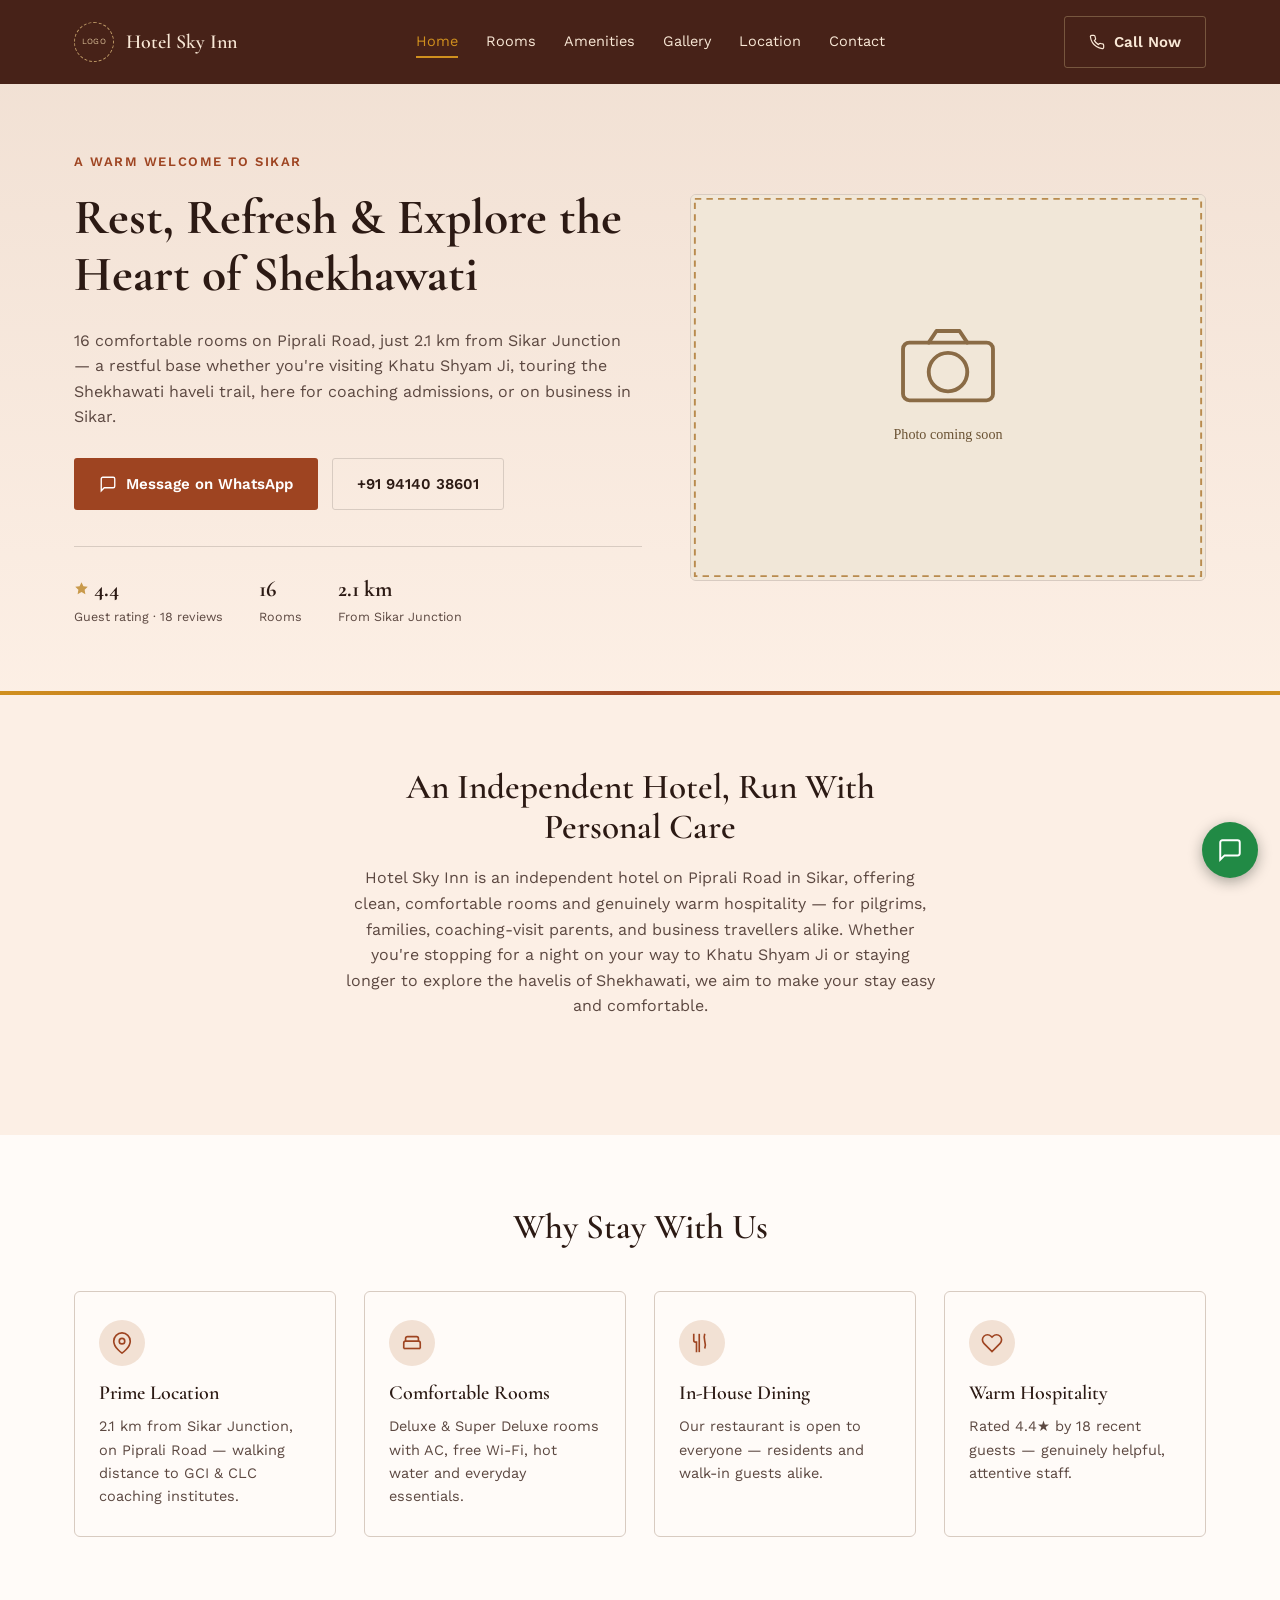
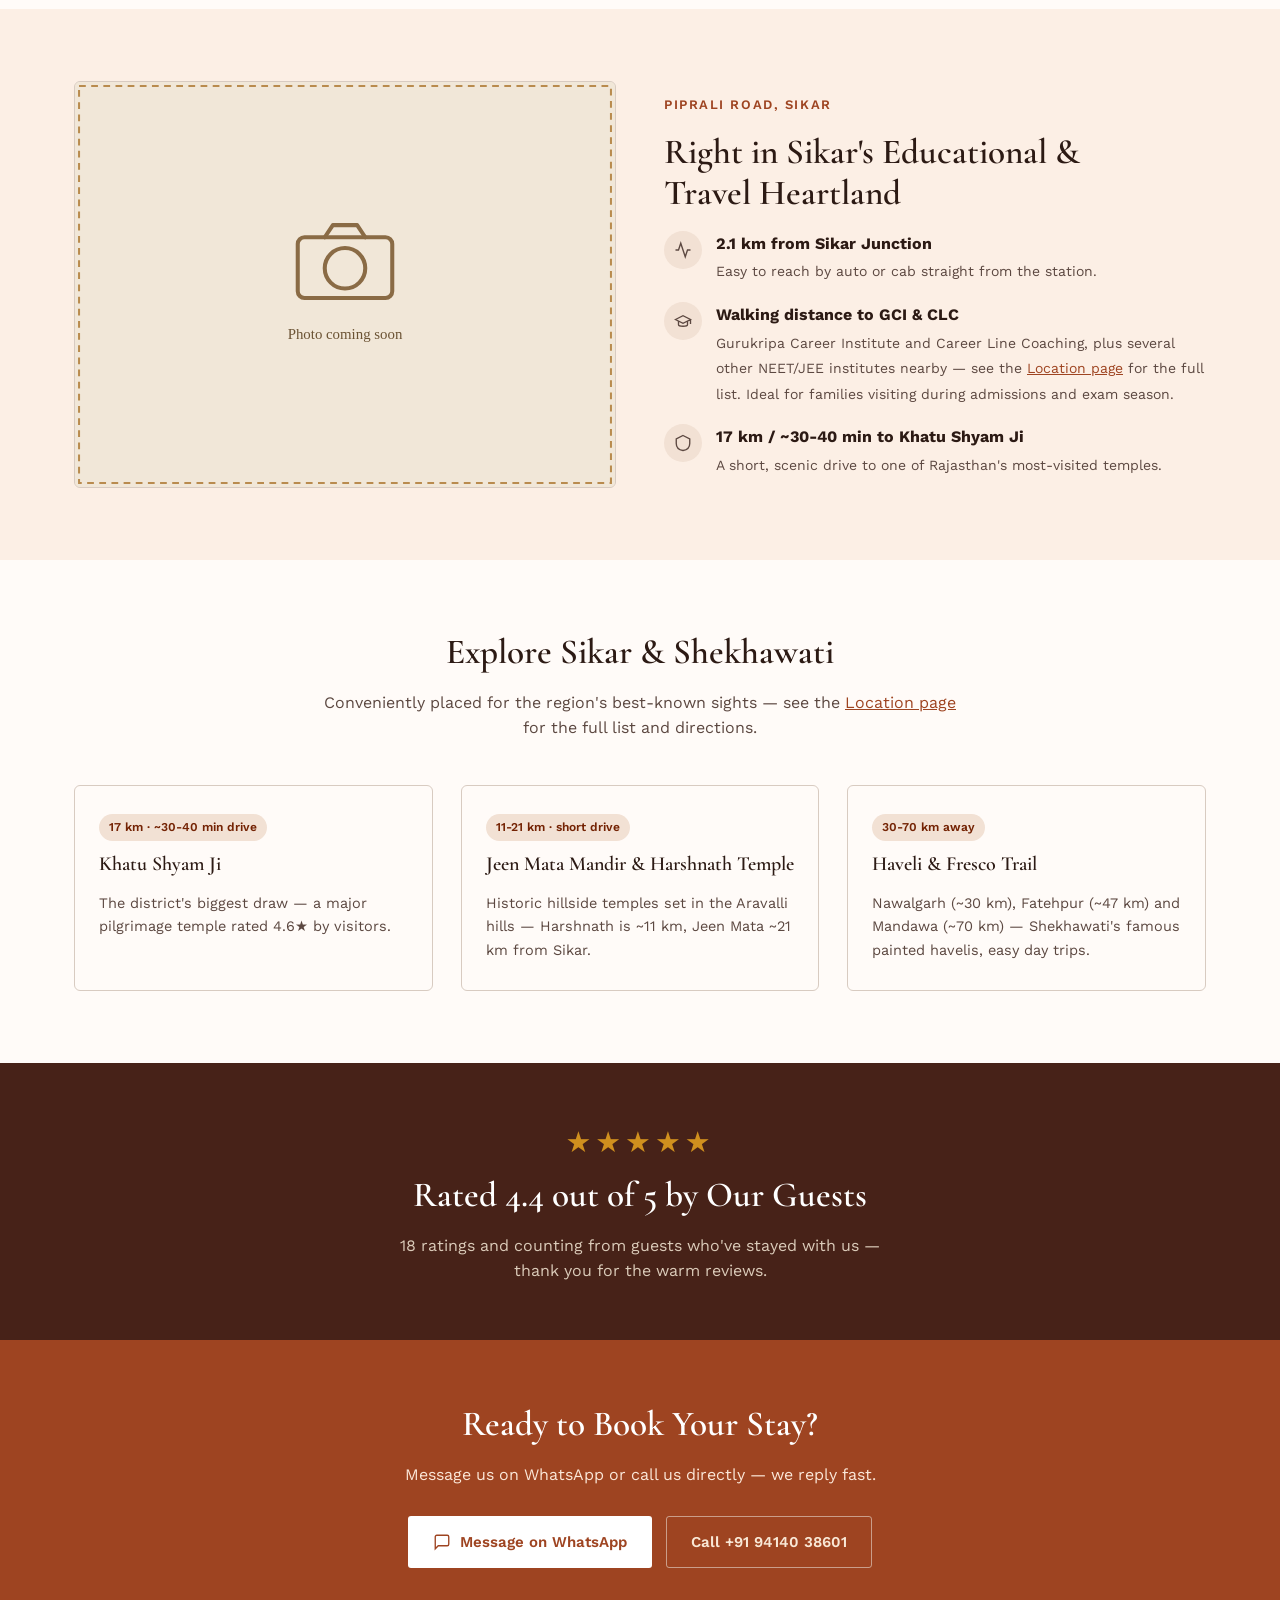
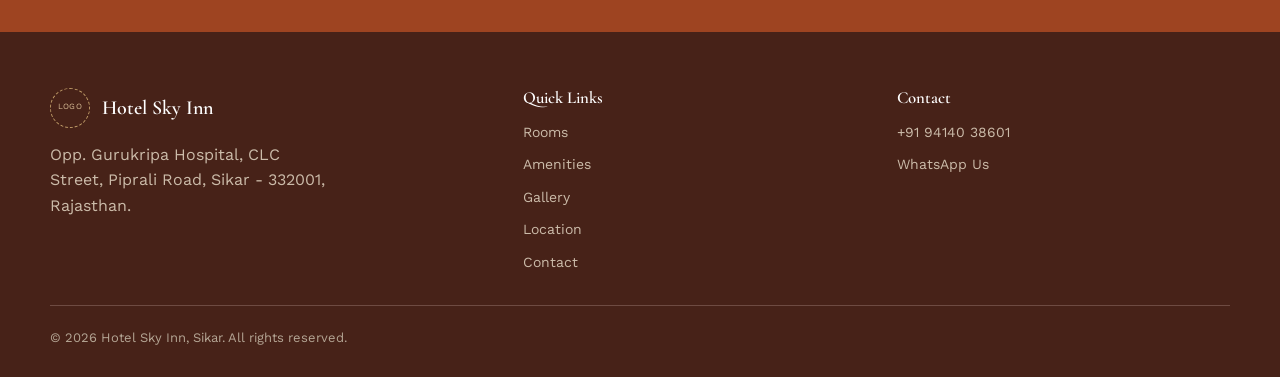
==== index.html @ e53fa17a "Create index.html for Hotel Sky Inn website Added a complete HTML structure for Hotel Sky Inn's webs" ====
<!doctype html>
<html lang="en">
<head>
<meta charset="UTF-8">
<meta name="viewport" content="width=device-width, initial-scale=1.0">
<title>Hotel Sky Inn — Comfortable Stay in Sikar, Rajasthan | Near Khatu Shyam Ji</title>
<meta name="description" content="Hotel Sky Inn offers 16 comfortable AC rooms on Piprali Road, Sikar — 2.1 km from Sikar Junction, walking distance to GCI &amp; CLC coaching institutes, and a convenient base for Khatu Shyam Ji and Shekhawati sightseeing. Rated 4.4★ by guests. Message us on WhatsApp to book.">
<link rel="canonical" href="https://hotelskyinn.example/">
<meta property="og:type" content="website">
<meta property="og:title" content="Hotel Sky Inn — Comfortable Stay in Sikar, Rajasthan">
<meta property="og:description" content="16 comfortable AC rooms on Piprali Road, Sikar. Rated 4.4★ by guests. Near Sikar Junction, GCI/CLC coaching institutes, and Khatu Shyam Ji.">
<meta property="og:image" content="assets/images/placeholder.svg">
<meta property="og:url" content="https://hotelskyinn.example/">
<link rel="icon" type="image/svg+xml" href="assets/favicon.svg">
<link rel="preconnect" href="https://fonts.googleapis.com">
<link rel="preconnect" href="https://fonts.gstatic.com" crossorigin>
<link href="https://fonts.googleapis.com/css2?family=Cormorant+Garamond:wght@600;700&family=Work+Sans:wght@400;500;600&display=swap" rel="stylesheet">
<link rel="stylesheet" href="css/style.css">
<script type="application/ld+json">
{
  "@context": "https://schema.org",
  "@type": "Hotel",
  "name": "Hotel Sky Inn",
  "address": {
    "@type": "PostalAddress",
    "streetAddress": "Opp. Gurukripa Hospital, CLC Street, Piprali Road",
    "addressLocality": "Sikar",
    "postalCode": "332001",
    "addressRegion": "Rajasthan",
    "addressCountry": "IN"
  },
  "telephone": "+91-94140-38601",
  "aggregateRating": {
    "@type": "AggregateRating",
    "ratingValue": "4.4",
    "reviewCount": "18"
  }
}
</script>
</head>
<body>
<a class="skip-link" href="#main">Skip to content</a>

<header class="site-header">
  <div class="container nav-bar">
    <a class="brand" href="index.html">
      <span class="brand-mark" aria-hidden="true">LOGO</span>
      <span class="brand-name">Hotel Sky Inn</span>
    </a>

    <button class="nav-toggle" aria-label="Open menu" aria-expanded="false">
      <svg width="26" height="26" viewBox="0 0 24 24" fill="none" stroke="currentColor" stroke-width="1.8"><path d="M3 6h18M3 12h18M3 18h18"/></svg>
    </button>

    <ul class="nav-links">
      <li><a href="index.html" aria-current="page">Home</a></li>
      <li><a href="rooms.html">Rooms</a></li>
      <li><a href="amenities.html">Amenities</a></li>
      <li><a href="gallery.html">Gallery</a></li>
      <li><a href="location.html">Location</a></li>
      <li><a href="contact.html">Contact</a></li>
    </ul>

    <div class="nav-actions">
      <a class="btn btn-outline-light" href="tel:+919414038601">
        <svg width="16" height="16" viewBox="0 0 24 24" fill="none" stroke="currentColor" stroke-width="1.8"><path d="M22 16.92v3a2 2 0 0 1-2.18 2 19.79 19.79 0 0 1-8.63-3.07 19.5 19.5 0 0 1-6-6 19.79 19.79 0 0 1-3.07-8.67A2 2 0 0 1 4.11 2h3a2 2 0 0 1 2 1.72c.127.96.362 1.903.7 2.81a2 2 0 0 1-.45 2.11L8.09 9.91a16 16 0 0 0 6 6l1.27-1.27a2 2 0 0 1 2.11-.45c.907.338 1.85.573 2.81.7A2 2 0 0 1 22 16.92z"/></svg>
        Call Now
      </a>
    </div>
  </div>
</header>

<main id="main">

  <!-- HERO -->
  <section class="hero">
    <div class="container hero-grid">
      <div>
        <span class="eyebrow">A Warm Welcome to Sikar</span>
        <h1>Rest, Refresh &amp; Explore the Heart of Shekhawati</h1>
        <p>16 comfortable rooms on Piprali Road, just 2.1&nbsp;km from Sikar Junction — a restful base whether you're visiting Khatu Shyam Ji, touring the Shekhawati haveli trail, here for coaching admissions, or on business in Sikar.</p>

        <div class="hero-actions">
          <a class="btn btn-primary" href="https://wa.me/919414038601?text=Hi%2C%20I%27d%20like%20to%20enquire%20about%20a%20room%20at%20Hotel%20Sky%20Inn." target="_blank" rel="noopener">
            <svg width="18" height="18" viewBox="0 0 24 24" fill="none" stroke="white" stroke-width="1.8"><path d="M21 15a2 2 0 0 1-2 2H7l-4 4V5a2 2 0 0 1 2-2h14a2 2 0 0 1 2 2z"/></svg>
            Message on WhatsApp
          </a>
          <a class="btn btn-outline" href="tel:+919414038601">+91 94140 38601</a>
        </div>

        <div class="stat-row">
          <div>
            <div class="stat-value">
              <svg width="15" height="15" viewBox="0 0 24 24" fill="#c99a4b" stroke="none"><path d="M12 2l3.09 6.26L22 9.27l-5 4.87 1.18 6.88L12 17.77l-6.18 3.25L7 14.14 2 9.27l6.91-1.01z"/></svg>
              4.4
            </div>
            <div class="stat-label">Guest rating · 18 reviews</div>
          </div>
          <div>
            <div class="stat-value">16</div>
            <div class="stat-label">Rooms</div>
          </div>
          <div>
            <div class="stat-value">2.1 km</div>
            <div class="stat-label">From Sikar Junction</div>
          </div>
        </div>
      </div>

      <div class="img-frame ph-img">
        <img src="assets/images/placeholder.svg" alt="Hotel Sky Inn exterior — photo coming soon" loading="lazy">
      </div>
    </div>
  </section>

  <!-- WELCOME -->
  <section class="section">
    <div class="container section-header">
      <h2>An Independent Hotel, Run With Personal Care</h2>
      <p>Hotel Sky Inn is an independent hotel on Piprali Road in Sikar, offering clean, comfortable rooms and genuinely warm hospitality — for pilgrims, families, coaching-visit parents, and business travellers alike. Whether you're stopping for a night on your way to Khatu Shyam Ji or staying longer to explore the havelis of Shekhawati, we aim to make your stay easy and comfortable.</p>
    </div>
  </section>

  <!-- WHY STAY -->
  <section class="section section-alt">
    <div class="container">
      <div class="section-header">
        <h2>Why Stay With Us</h2>
      </div>
      <div class="grid-4">
        <div class="card">
          <div class="card-icon" aria-hidden="true">
            <svg width="22" height="22" viewBox="0 0 24 24" fill="none" stroke="currentColor" stroke-width="1.8"><path d="M21 10c0 7-9 13-9 13s-9-6-9-13a9 9 0 0 1 18 0z"/><circle cx="12" cy="10" r="3"/></svg>
          </div>
          <h3>Prime Location</h3>
          <p>2.1 km from Sikar Junction, on Piprali Road — walking distance to GCI &amp; CLC coaching institutes.</p>
        </div>
        <div class="card">
          <div class="card-icon" aria-hidden="true">
            <svg width="22" height="22" viewBox="0 0 24 24" fill="none" stroke="currentColor" stroke-width="1.8"><path d="M3 18v-6a2 2 0 0 1 2-2h14a2 2 0 0 1 2 2v6"/><path d="M3 18h18"/><path d="M5 10V7a2 2 0 0 1 2-2h10a2 2 0 0 1 2 2v3"/></svg>
          </div>
          <h3>Comfortable Rooms</h3>
          <p>Deluxe &amp; Super Deluxe rooms with AC, free Wi-Fi, hot water and everyday essentials.</p>
        </div>
        <div class="card">
          <div class="card-icon" aria-hidden="true">
            <svg width="22" height="22" viewBox="0 0 24 24" fill="none" stroke="currentColor" stroke-width="1.8"><path d="M3 2v7c0 1.1.9 2 2 2h1v11"/><path d="M9 2v20"/><path d="M15 2c-1 3-1 5 0 8s1 5 0 8"/></svg>
          </div>
          <h3>In-House Dining</h3>
          <p>Our restaurant is open to everyone — residents and walk-in guests alike.</p>
        </div>
        <div class="card">
          <div class="card-icon" aria-hidden="true">
            <svg width="22" height="22" viewBox="0 0 24 24" fill="none" stroke="currentColor" stroke-width="1.8"><path d="M20.84 4.61a5.5 5.5 0 0 0-7.78 0L12 5.67l-1.06-1.06a5.5 5.5 0 0 0-7.78 7.78l1.06 1.06L12 21.23l7.78-7.78 1.06-1.06a5.5 5.5 0 0 0 0-7.78z"/></svg>
          </div>
          <h3>Warm Hospitality</h3>
          <p>Rated 4.4★ by 18 recent guests — genuinely helpful, attentive staff.</p>
        </div>
      </div>
    </div>
  </section>

  <!-- LOCATION HIGHLIGHT -->
  <section class="section">
    <div class="container locate-split">
      <div class="img-frame ph-img">
        <img src="assets/images/placeholder.svg" alt="Hotel Sky Inn lobby — photo coming soon" loading="lazy">
      </div>
      <div>
        <span class="eyebrow">Piprali Road, Sikar</span>
        <h2>Right in Sikar's Educational &amp; Travel Heartland</h2>
        <ul class="locate-list">
          <li>
            <span class="card-icon" aria-hidden="true"><svg width="18" height="18" viewBox="0 0 24 24" fill="none" stroke="currentColor" stroke-width="1.8"><path d="M22 12h-4l-3 9L9 3l-3 9H2"/></svg></span>
            <div><strong>2.1 km from Sikar Junction</strong><span>Easy to reach by auto or cab straight from the station.</span></div>
          </li>
          <li>
            <span class="card-icon" aria-hidden="true"><svg width="18" height="18" viewBox="0 0 24 24" fill="none" stroke="currentColor" stroke-width="1.8"><path d="M22 10v6M2 10l10-5 10 5-10 5z"/><path d="M6 12v5c0 1.1 2.7 2 6 2s6-.9 6-2v-5"/></svg></span>
            <div><strong>Walking distance to GCI &amp; CLC</strong><span>Gurukripa Career Institute and Career Line Coaching, plus several other NEET/JEE institutes nearby — see the <a href="location.html">Location page</a> for the full list. Ideal for families visiting during admissions and exam season.</span></div>
          </li>
          <li>
            <span class="card-icon" aria-hidden="true"><svg width="18" height="18" viewBox="0 0 24 24" fill="none" stroke="currentColor" stroke-width="1.8"><path d="M12 2l9 4.5v6c0 5-3.5 8.5-9 9.5-5.5-1-9-4.5-9-9.5v-6z"/></svg></span>
            <div><strong>17 km / ~30-40 min to Khatu Shyam Ji</strong><span>A short, scenic drive to one of Rajasthan's most-visited temples.</span></div>
          </li>
        </ul>
      </div>
    </div>
  </section>

  <!-- NEARBY ATTRACTIONS -->
  <section class="section section-alt">
    <div class="container">
      <div class="section-header">
        <h2>Explore Sikar &amp; Shekhawati</h2>
        <p>Conveniently placed for the region's best-known sights — see the <a href="location.html">Location page</a> for the full list and directions.</p>
      </div>
      <div class="grid-3">
        <div class="card attraction-card">
          <span class="attraction-dist">17 km · ~30-40 min drive</span>
          <h3>Khatu Shyam Ji</h3>
          <p>The district's biggest draw — a major pilgrimage temple rated 4.6★ by visitors.</p>
        </div>
        <div class="card attraction-card">
          <span class="attraction-dist">11-21 km · short drive</span>
          <h3>Jeen Mata Mandir &amp; Harshnath Temple</h3>
          <p>Historic hillside temples set in the Aravalli hills — Harshnath is ~11 km, Jeen Mata ~21 km from Sikar.</p>
        </div>
        <div class="card attraction-card">
          <span class="attraction-dist">30-70 km away</span>
          <h3>Haveli &amp; Fresco Trail</h3>
          <p>Nawalgarh (~30 km), Fatehpur (~47 km) and Mandawa (~70 km) — Shekhawati's famous painted havelis, easy day trips.</p>
        </div>
      </div>
    </div>
  </section>

  <!-- TRUST BANNER -->
  <section class="trust-banner">
    <div class="container">
      <div class="stars" aria-hidden="true">★★★★★</div>
      <h2>Rated 4.4 out of 5 by Our Guests</h2>
      <p>18 ratings and counting from guests who've stayed with us — thank you for the warm reviews.</p>
    </div>
  </section>

  <!-- CTA -->
  <section class="cta-banner">
    <div class="container">
      <h2>Ready to Book Your Stay?</h2>
      <p>Message us on WhatsApp or call us directly — we reply fast.</p>
      <div class="hero-actions">
        <a class="btn btn-primary" href="https://wa.me/919414038601?text=Hi%2C%20I%27d%20like%20to%20enquire%20about%20a%20room%20at%20Hotel%20Sky%20Inn." target="_blank" rel="noopener">
          <svg width="18" height="18" viewBox="0 0 24 24" fill="none" stroke="currentColor" stroke-width="1.8"><path d="M21 15a2 2 0 0 1-2 2H7l-4 4V5a2 2 0 0 1 2-2h14a2 2 0 0 1 2 2z"/></svg>
          Message on WhatsApp
        </a>
        <a class="btn btn-outline-light" href="tel:+919414038601">Call +91 94140 38601</a>
      </div>
    </div>
  </section>

</main>

<footer class="site-footer">
  <div class="footer-grid">
    <div>
      <div class="footer-brand">
        <span class="brand-mark" aria-hidden="true">LOGO</span>
        <span class="brand-name">Hotel Sky Inn</span>
      </div>
      <p style="color:inherit; max-width:280px;">Opp. Gurukripa Hospital, CLC Street, Piprali Road, Sikar - 332001, Rajasthan.</p>
    </div>
    <div>
      <h3>Quick Links</h3>
      <ul>
        <li><a href="rooms.html">Rooms</a></li>
        <li><a href="amenities.html">Amenities</a></li>
        <li><a href="gallery.html">Gallery</a></li>
        <li><a href="location.html">Location</a></li>
        <li><a href="contact.html">Contact</a></li>
      </ul>
    </div>
    <div>
      <h3>Contact</h3>
      <ul>
        <li><a href="tel:+919414038601">+91 94140 38601</a></li>
        <li><a href="https://wa.me/919414038601" target="_blank" rel="noopener">WhatsApp Us</a></li>
      </ul>
    </div>
  </div>
  <div class="footer-bottom">
    <span>© 2026 Hotel Sky Inn, Sikar. All rights reserved.</span>
  </div>
</footer>

<a class="whatsapp-float" href="https://wa.me/919414038601?text=Hi%2C%20I%27d%20like%20to%20enquire%20about%20a%20room%20at%20Hotel%20Sky%20Inn." target="_blank" rel="noopener" aria-label="Message us on WhatsApp">
  <svg width="26" height="26" viewBox="0 0 24 24" fill="none" stroke="white" stroke-width="1.8"><path d="M21 15a2 2 0 0 1-2 2H7l-4 4V5a2 2 0 0 1 2-2h14a2 2 0 0 1 2 2z"/></svg>
</a>

<script src="js/main.js"></script>
</body>
</html>
---- css/style.css ----
/* =========================================================
   Hotel Sky Inn — shared stylesheet
   Direction: Warm Heritage Rajasthan
   ========================================================= */

:root {
  --color-bg: oklch(96% 0.02 60);
  --color-bg-alt: oklch(92% 0.025 60);
  --color-surface: oklch(99% 0.006 60);
  --color-nav: oklch(30% 0.06 35);
  --color-nav-text: oklch(94% 0.03 70);
  --color-accent: oklch(50% 0.13 40);
  --color-accent-dark: oklch(38% 0.12 38);
  --color-gold: oklch(70% 0.14 75);
  --color-gold-dark: oklch(55% 0.13 70);
  --color-text: oklch(24% 0.03 40);
  --color-text-muted: oklch(42% 0.03 40);
  --color-border: oklch(85% 0.02 60);

  --font-heading: 'Cormorant Garamond', Georgia, 'Times New Roman', serif;
  --font-body: 'Work Sans', system-ui, -apple-system, 'Segoe UI', sans-serif;

  --max-width: 1180px;
  --radius: 6px;
}

* { box-sizing: border-box; }

html { scroll-behavior: smooth; }

body {
  margin: 0;
  font-family: var(--font-body);
  color: var(--color-text);
  background: var(--color-bg);
  line-height: 1.6;
}

img { max-width: 100%; display: block; }

h1, h2, h3 {
  font-family: var(--font-heading);
  font-weight: 600;
  line-height: 1.15;
  margin: 0 0 0.5em;
  text-wrap: pretty;
}

h1 { font-size: clamp(2.1rem, 4.2vw, 3.1rem); font-weight: 700; }
h2 { font-size: clamp(1.6rem, 3vw, 2.2rem); }
h3 { font-size: 1.25rem; }

p { margin: 0 0 1em; color: var(--color-text-muted); }

a { color: var(--color-accent); }
a:hover { color: var(--color-accent-dark); }

.skip-link {
  position: absolute;
  left: -999px;
  top: 0;
  background: var(--color-nav);
  color: var(--color-nav-text);
  padding: 12px 20px;
  z-index: 100;
}
.skip-link:focus { left: 0; }

.container {
  max-width: var(--max-width);
  margin: 0 auto;
  padding: 0 24px;
}

/* ---------- Buttons ---------- */
.btn {
  display: inline-flex;
  align-items: center;
  gap: 9px;
  padding: 13px 24px;
  border-radius: 3px;
  font-size: 15px;
  font-weight: 600;
  font-family: var(--font-body);
  text-decoration: none;
  border: 1.5px solid transparent;
  cursor: pointer;
  transition: opacity .15s ease, transform .15s ease;
  min-height: 44px;
}
.btn:hover { opacity: .9; }
.btn svg { flex-shrink: 0; }

.btn-primary { background: var(--color-accent); color: #fff; }
.btn-primary:hover { color: #fff; opacity: .92; }

.btn-gold { background: var(--color-gold); color: oklch(22% 0.04 40); }
.btn-gold:hover { color: oklch(22% 0.04 40); opacity: .9; }

.btn-outline {
  background: transparent;
  color: var(--color-text);
  border-color: var(--color-border);
}
.btn-outline:hover { color: var(--color-text); border-color: var(--color-accent); }

.btn-outline-light {
  background: transparent;
  color: var(--color-nav-text);
  border-color: oklch(60% 0.06 70 / 0.6);
}
.btn-outline-light:hover { color: #fff; border-color: var(--color-gold); }

/* ---------- Header / Nav ---------- */
.site-header {
  background: var(--color-nav);
  color: var(--color-nav-text);
  position: sticky;
  top: 0;
  z-index: 50;
}

.nav-bar {
  display: flex;
  align-items: center;
  justify-content: space-between;
  padding: 16px 24px;
  gap: 20px;
}

.brand {
  display: flex;
  align-items: center;
  gap: 12px;
  color: inherit;
  text-decoration: none;
}

.brand-mark {
  width: 40px;
  height: 40px;
  border-radius: 50%;
  border: 1.5px dashed oklch(70% 0.08 75);
  display: flex;
  align-items: center;
  justify-content: center;
  font-size: 8px;
  letter-spacing: .05em;
  color: oklch(80% 0.06 75);
  flex-shrink: 0;
}

.brand-name {
  font-family: var(--font-heading);
  font-weight: 600;
  font-size: 1.25rem;
  color: inherit;
}

.nav-links {
  display: flex;
  gap: 28px;
  list-style: none;
  margin: 0;
  padding: 0;
  font-size: 14.5px;
}

.nav-links a {
  color: var(--color-nav-text);
  text-decoration: none;
  padding: 6px 0;
  border-bottom: 2px solid transparent;
}
.nav-links a:hover,
.nav-links a[aria-current="page"] {
  color: var(--color-gold);
  border-bottom-color: var(--color-gold);
}

.nav-actions { display: flex; align-items: center; gap: 10px; }

.nav-toggle {
  display: none;
  background: none;
  border: none;
  color: var(--color-nav-text);
  cursor: pointer;
  padding: 8px;
}

@media (max-width: 860px) {
  .nav-links {
    position: absolute;
    top: 100%;
    left: 0;
    right: 0;
    background: var(--color-nav);
    flex-direction: column;
    gap: 0;
    padding: 8px 24px 16px;
    display: none;
  }
  .nav-links.is-open { display: flex; }
  .nav-links a { display: block; padding: 12px 0; border-bottom: 1px solid oklch(40% 0.05 35); }
  .nav-toggle { display: block; }
  .nav-actions .btn-outline-light { display: none; }
}

/* ---------- Hero ---------- */
.hero {
  background: linear-gradient(180deg, var(--color-bg-alt), var(--color-bg));
  border-bottom: 4px solid;
  border-image: linear-gradient(90deg, var(--color-gold), var(--color-accent), var(--color-gold)) 1;
}

.hero-grid {
  display: grid;
  grid-template-columns: 1.1fr 1fr;
  gap: 48px;
  align-items: center;
  padding: 64px 24px;
}

@media (max-width: 900px) {
  .hero-grid { grid-template-columns: 1fr; padding: 40px 24px; }
}

.eyebrow {
  display: inline-block;
  font-size: 13px;
  letter-spacing: .12em;
  text-transform: uppercase;
  color: var(--color-accent);
  font-weight: 600;
  margin-bottom: 16px;
}

.hero-actions {
  display: flex;
  gap: 14px;
  flex-wrap: wrap;
  margin: 28px 0 36px;
}

.stat-row {
  display: flex;
  gap: 36px;
  flex-wrap: wrap;
  padding-top: 24px;
  border-top: 1px solid var(--color-border);
}

.stat-value {
  display: flex;
  align-items: center;
  gap: 5px;
  font-family: var(--font-heading);
  font-weight: 700;
  font-size: 1.4rem;
}

.stat-label { font-size: 12.5px; color: var(--color-text-muted); }

.img-frame {
  border-radius: var(--radius);
  overflow: hidden;
  border: 1px solid var(--color-border);
  aspect-ratio: 4 / 3;
}
.img-frame img { width: 100%; height: 100%; object-fit: cover; }

/* ---------- Sections ---------- */
.section { padding: 72px 24px; }
.section-alt { background: var(--color-surface); }
.section-header { max-width: 640px; margin: 0 auto 44px; text-align: center; }
.section-header p { margin: 0; }

.grid-4 {
  display: grid;
  grid-template-columns: repeat(4, minmax(0, 1fr));
  gap: 28px;
}
@media (max-width: 960px) { .grid-4 { grid-template-columns: repeat(2, minmax(0,1fr)); } }
@media (max-width: 560px) { .grid-4 { grid-template-columns: 1fr; } }

.grid-3 {
  display: grid;
  grid-template-columns: repeat(3, minmax(0, 1fr));
  gap: 28px;
}
@media (max-width: 860px) { .grid-3 { grid-template-columns: 1fr; } }

.grid-auto {
  display: grid;
  grid-template-columns: repeat(auto-fit, minmax(220px, 1fr));
  gap: 24px;
}

.amenity-category { margin-bottom: 56px; }
.amenity-category:last-child { margin-bottom: 0; }
.amenity-category h2 {
  font-size: 1.4rem;
  margin-bottom: 24px;
  padding-bottom: 12px;
  border-bottom: 1px solid var(--color-border);
}

.card {
  background: var(--color-surface);
  border: 1px solid var(--color-border);
  border-radius: var(--radius);
  padding: 28px 24px;
}

.card-icon {
  width: 46px;
  height: 46px;
  border-radius: 50%;
  background: var(--color-bg-alt);
  color: var(--color-accent);
  display: flex;
  align-items: center;
  justify-content: center;
  margin-bottom: 16px;
}

.card h3 { margin-bottom: 10px; }
.card p { margin: 0; font-size: 14.5px; }

/* location highlight */
.locate-split {
  display: grid;
  grid-template-columns: 1fr 1fr;
  gap: 48px;
  align-items: center;
}
@media (max-width: 900px) { .locate-split { grid-template-columns: 1fr; } }

.locate-list { list-style: none; margin: 0; padding: 0; display: flex; flex-direction: column; gap: 18px; }
.locate-list li { display: flex; gap: 14px; align-items: flex-start; }
.locate-list .card-icon { flex-shrink: 0; margin-bottom: 0; width: 38px; height: 38px; }
.locate-list strong { display: block; margin-bottom: 2px; }
.locate-list span { font-size: 14px; color: var(--color-text-muted); }

/* attractions */
.attraction-card { display: flex; flex-direction: column; gap: 6px; }
.attraction-dist {
  display: inline-flex;
  align-self: flex-start;
  font-size: 12px;
  font-weight: 600;
  color: var(--color-accent-dark);
  background: var(--color-bg-alt);
  padding: 4px 10px;
  border-radius: 20px;
  margin-bottom: 6px;
}

/* map + getting-here (Location page) */
.map-frame {
  border-radius: var(--radius);
  overflow: hidden;
  border: 1px solid var(--color-border);
  aspect-ratio: 4 / 3;
}
.map-frame iframe { width: 100%; height: 100%; border: 0; display: block; }

.distance-list { list-style: none; margin: 0; padding: 0; display: flex; flex-direction: column; gap: 16px; }
.distance-list li {
  display: flex;
  align-items: center;
  justify-content: space-between;
  gap: 12px;
  padding: 14px 16px;
  background: var(--color-surface);
  border: 1px solid var(--color-border);
  border-radius: var(--radius);
}
.distance-list strong { font-weight: 600; }
.distance-list span {
  font-size: 13px;
  font-weight: 600;
  color: var(--color-accent-dark);
  background: var(--color-bg-alt);
  padding: 4px 10px;
  border-radius: 20px;
  white-space: nowrap;
}

/* contact page */
.contact-grid {
  display: grid;
  grid-template-columns: 1.1fr 0.9fr;
  gap: 48px;
  align-items: start;
}
@media (max-width: 900px) { .contact-grid { grid-template-columns: 1fr; } }

.contact-form {
  display: flex;
  flex-direction: column;
  gap: 20px;
  background: var(--color-surface);
  border: 1px solid var(--color-border);
  border-radius: var(--radius);
  padding: 32px;
}
.form-row { display: grid; grid-template-columns: 1fr 1fr; gap: 20px; }
@media (max-width: 560px) { .form-row { grid-template-columns: 1fr; } }
.form-field { display: flex; flex-direction: column; gap: 6px; }
.form-field label { font-size: 13.5px; font-weight: 600; }
.form-field input,
.form-field textarea {
  font: inherit;
  font-size: 15px;
  padding: 11px 14px;
  border: 1px solid var(--color-border);
  border-radius: 8px;
  background: #fff;
  color: var(--color-text);
}
.form-field input:focus,
.form-field textarea:focus { outline: 2px solid var(--color-accent); outline-offset: 1px; }
.form-field textarea { resize: vertical; min-height: 120px; }
.form-note { font-size: 12.5px; color: var(--color-text-muted); margin: 0; }
.honeypot-field { position: absolute; left: -9999px; top: -9999px; }

.contact-info-list { list-style: none; margin: 0 0 28px; padding: 0; display: flex; flex-direction: column; gap: 18px; }
.contact-info-list li { display: flex; gap: 14px; align-items: flex-start; }
.contact-info-list .card-icon { flex-shrink: 0; margin-bottom: 0; width: 38px; height: 38px; }
.contact-info-list strong { display: block; margin-bottom: 2px; }
.contact-info-list span, .contact-info-list a { font-size: 14px; color: var(--color-text-muted); }
.contact-info-list a { color: var(--color-accent-dark); }

/* trust / rating banner */
.trust-banner {
  background: var(--color-nav);
  color: var(--color-nav-text);
  text-align: center;
  padding: 56px 24px;
}
.trust-banner .stars { color: var(--color-gold); font-size: 1.8rem; letter-spacing: 4px; margin-bottom: 10px; }
.trust-banner h2 { color: #fff; }
.trust-banner p { color: oklch(85% 0.03 70); max-width: 520px; margin: 0 auto; }

/* CTA banner */
.cta-banner {
  background: var(--color-accent);
  color: #fff;
  text-align: center;
  padding: 64px 24px;
}
.cta-banner h2 { color: #fff; }
.cta-banner p { color: oklch(94% 0.03 60); }
.cta-banner .hero-actions { justify-content: center; margin-bottom: 0; }
.cta-banner .btn-primary { background: #fff; color: var(--color-accent); }
.cta-banner .btn-outline-light { border-color: oklch(90% 0.02 60 / 0.6); }

/* ---------- Placeholder image util ---------- */
.ph-img { background: #f1e7d8; }

/* ---------- Footer ---------- */
.site-footer {
  background: var(--color-nav);
  color: oklch(80% 0.03 70);
  padding: 56px 24px 28px;
}

.footer-grid {
  display: grid;
  grid-template-columns: 1.3fr 1fr 1fr;
  gap: 40px;
  max-width: var(--max-width);
  margin: 0 auto;
  padding-bottom: 32px;
  border-bottom: 1px solid oklch(45% 0.05 35);
}
@media (max-width: 720px) { .footer-grid { grid-template-columns: 1fr; } }

.footer-grid h3 { color: #fff; font-size: 1.05rem; margin-bottom: 14px; }
.footer-grid ul { list-style: none; margin: 0; padding: 0; display: flex; flex-direction: column; gap: 10px; font-size: 14px; }
.footer-grid a { color: oklch(80% 0.03 70); text-decoration: none; }
.footer-grid a:hover { color: var(--color-gold); }
.footer-brand { display: flex; align-items: center; gap: 12px; margin-bottom: 14px; }
.footer-brand .brand-name { color: #fff; }

.footer-bottom {
  max-width: var(--max-width);
  margin: 0 auto;
  padding-top: 22px;
  font-size: 13px;
  display: flex;
  justify-content: space-between;
  flex-wrap: wrap;
  gap: 10px;
  color: oklch(73% 0.03 70);
}

/* ---------- Page banner (interior pages) ---------- */
.page-banner {
  background: linear-gradient(180deg, var(--color-bg-alt), var(--color-bg));
  border-bottom: 4px solid;
  border-image: linear-gradient(90deg, var(--color-gold), var(--color-accent), var(--color-gold)) 1;
  padding: 56px 24px;
  text-align: center;
}
.page-banner .eyebrow { display: block; }
.page-banner p { max-width: 560px; margin: 0 auto; }

/* ---------- Room cards ---------- */
.room-list {
  display: flex;
  flex-direction: column;
  gap: 48px;
}

.room-card {
  display: grid;
  grid-template-columns: 1fr 1.2fr;
  gap: 40px;
  align-items: center;
  background: var(--color-surface);
  border: 1px solid var(--color-border);
  border-radius: var(--radius);
  padding: 32px;
}
@media (max-width: 860px) {
  .room-card { grid-template-columns: 1fr; padding: 24px; }
}

.room-card .img-frame { aspect-ratio: 4/3; }

.spec-list {
  list-style: none;
  margin: 0 0 18px;
  padding: 0;
  display: flex;
  flex-wrap: wrap;
  gap: 10px 20px;
  font-size: 14px;
  color: var(--color-text-muted);
}
.spec-list li { display: flex; align-items: center; gap: 6px; }
.spec-list svg { color: var(--color-accent); flex-shrink: 0; }

.amenity-chips {
  list-style: none;
  margin: 0 0 24px;
  padding: 0;
  display: flex;
  flex-wrap: wrap;
  gap: 8px;
}
.amenity-chips li {
  font-size: 13px;
  background: var(--color-bg-alt);
  color: var(--color-text);
  padding: 5px 12px;
  border-radius: 20px;
}

.rate-block {
  display: flex;
  align-items: baseline;
  gap: 10px;
  flex-wrap: wrap;
  margin-bottom: 20px;
  padding-top: 18px;
  border-top: 1px solid var(--color-border);
}
.rate-amount {
  font-family: var(--font-heading);
  font-weight: 700;
  font-size: 1.5rem;
  color: var(--color-accent-dark);
}
.rate-note { font-size: 12.5px; color: var(--color-text-muted); }

.room-count-note {
  text-align: center;
  font-size: 14px;
  color: var(--color-text-muted);
  margin-top: -8px;
}

/* ---------- Gallery ---------- */
.gallery-grid {
  display: grid;
  grid-template-columns: repeat(auto-fill, minmax(240px, 1fr));
  gap: 18px;
}

.gallery-item {
  aspect-ratio: 4 / 3;
  border-radius: var(--radius);
  overflow: hidden;
  border: 1px solid var(--color-border);
  background: none;
  padding: 0;
  cursor: pointer;
  display: block;
  width: 100%;
  position: relative;
}
.gallery-item img { width: 100%; height: 100%; object-fit: cover; transition: transform .2s ease; }
.gallery-item:hover img { transform: scale(1.04); }
.gallery-item:focus-visible { outline: 2px solid var(--color-accent); outline-offset: 2px; }

.gallery-caption {
  position: absolute;
  left: 0; right: 0; bottom: 0;
  background: linear-gradient(0deg, oklch(20% 0.03 40 / 0.72), transparent);
  color: #fff;
  font-size: 12.5px;
  padding: 20px 12px 8px;
  text-align: left;
}

.lightbox {
  position: fixed;
  inset: 0;
  background: oklch(15% 0.02 40 / 0.92);
  display: none;
  align-items: center;
  justify-content: center;
  z-index: 200;
  padding: 24px;
}
.lightbox.is-open { display: flex; }
.lightbox-figure { max-width: 900px; width: 100%; text-align: center; }
.lightbox-figure img { max-width: 100%; max-height: 70vh; border-radius: var(--radius); background: #f1e7d8; }
.lightbox-caption { color: oklch(90% 0.02 60); margin-top: 14px; font-size: 14px; }

.lightbox-close, .lightbox-prev, .lightbox-next {
  position: absolute;
  background: oklch(25% 0.03 40 / 0.7);
  color: #fff;
  border: none;
  border-radius: 50%;
  width: 44px;
  height: 44px;
  display: flex;
  align-items: center;
  justify-content: center;
  cursor: pointer;
}
.lightbox-close { top: 20px; right: 20px; }
.lightbox-prev { left: 20px; top: 50%; transform: translateY(-50%); }
.lightbox-next { right: 20px; top: 50%; transform: translateY(-50%); }
.lightbox-close:hover, .lightbox-prev:hover, .lightbox-next:hover { background: var(--color-accent); }

/* ---------- WhatsApp floating button ---------- */
.whatsapp-float {
  position: fixed;
  bottom: 22px;
  right: 22px;
  z-index: 60;
  background: oklch(56% 0.14 150);
  color: #fff;
  width: 56px;
  height: 56px;
  border-radius: 50%;
  display: flex;
  align-items: center;
  justify-content: center;
  box-shadow: 0 4px 14px oklch(20% 0.02 150 / 0.35);
  text-decoration: none;
}
.whatsapp-float:hover { color: #fff; opacity: .92; }

/* ---------- Contact page ---------- */
.contact-grid {
  display: grid;
  grid-template-columns: 1.2fr 1fr;
  gap: 44px;
  align-items: start;
}
@media (max-width: 900px) { .contact-grid { grid-template-columns: 1fr; } }

.contact-form { display: flex; flex-direction: column; gap: 18px; }
.form-field { display: flex; flex-direction: column; gap: 6px; }
.form-field label { font-size: 14px; font-weight: 600; }
.form-field input,
.form-field textarea {
  font: inherit;
  color: var(--color-text);
  background: var(--color-surface);
  border: 1px solid var(--color-border);
  border-radius: var(--radius);
  padding: 12px 14px;
}
.form-field input:focus,
.form-field textarea:focus {
  outline: 2px solid var(--color-accent);
  outline-offset: 1px;
}
.form-field textarea { resize: vertical; min-height: 120px; }
.form-note { font-size: 13px; color: var(--color-text-muted); margin: -6px 0 0; }

/* honeypot: hidden from real visitors, visible to most bots that auto-fill every field */
.hp-field { position: absolute; left: -9999px; top: -9999px; }

.form-status {
  display: none;
  padding: 14px 16px;
  border-radius: var(--radius);
  font-size: 14.5px;
}
.form-status.is-visible { display: block; }
.form-status.is-success { background: oklch(93% 0.05 150); color: oklch(30% 0.08 150); }
.form-status.is-error { background: oklch(93% 0.05 30); color: oklch(35% 0.1 30); }

.contact-info-panel {
  background: var(--color-surface);
  border: 1px solid var(--color-border);
  border-radius: var(--radius);
  padding: 28px 24px;
}
.contact-info-list { list-style: none; margin: 20px 0 0; padding: 0; display: flex; flex-direction: column; gap: 18px; }
.contact-info-list li { display: flex; gap: 14px; align-items: flex-start; }
.contact-info-list .card-icon { flex-shrink: 0; margin-bottom: 0; width: 38px; height: 38px; }
.contact-info-list strong { display: block; margin-bottom: 2px; }
.contact-info-list span { font-size: 14px; color: var(--color-text-muted); }
.contact-info-list a { text-decoration: none; }

.contact-map-frame {
  margin-top: 20px;
  border-radius: var(--radius);
  overflow: hidden;
  border: 1px solid var(--color-border);
  aspect-ratio: 16/10;
}
.contact-map-frame iframe { width: 100%; height: 100%; border: 0; display: block; }
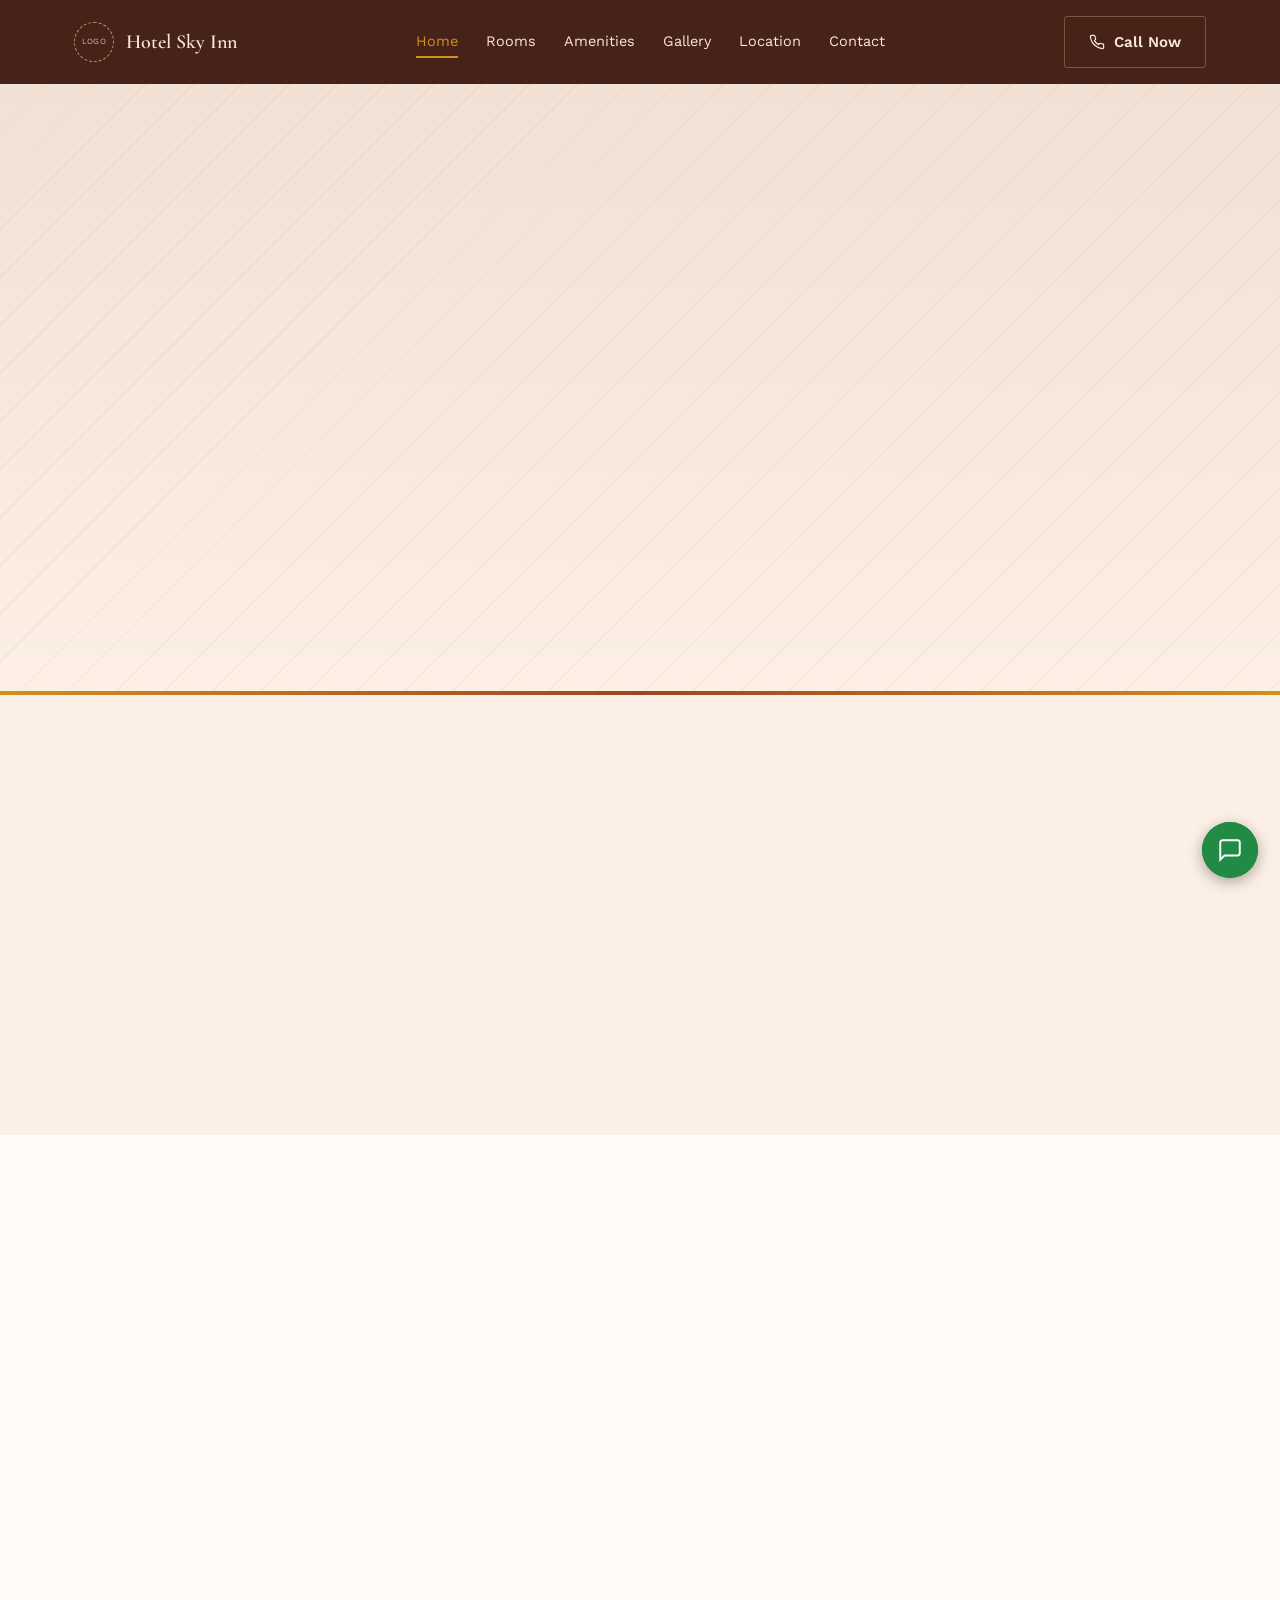
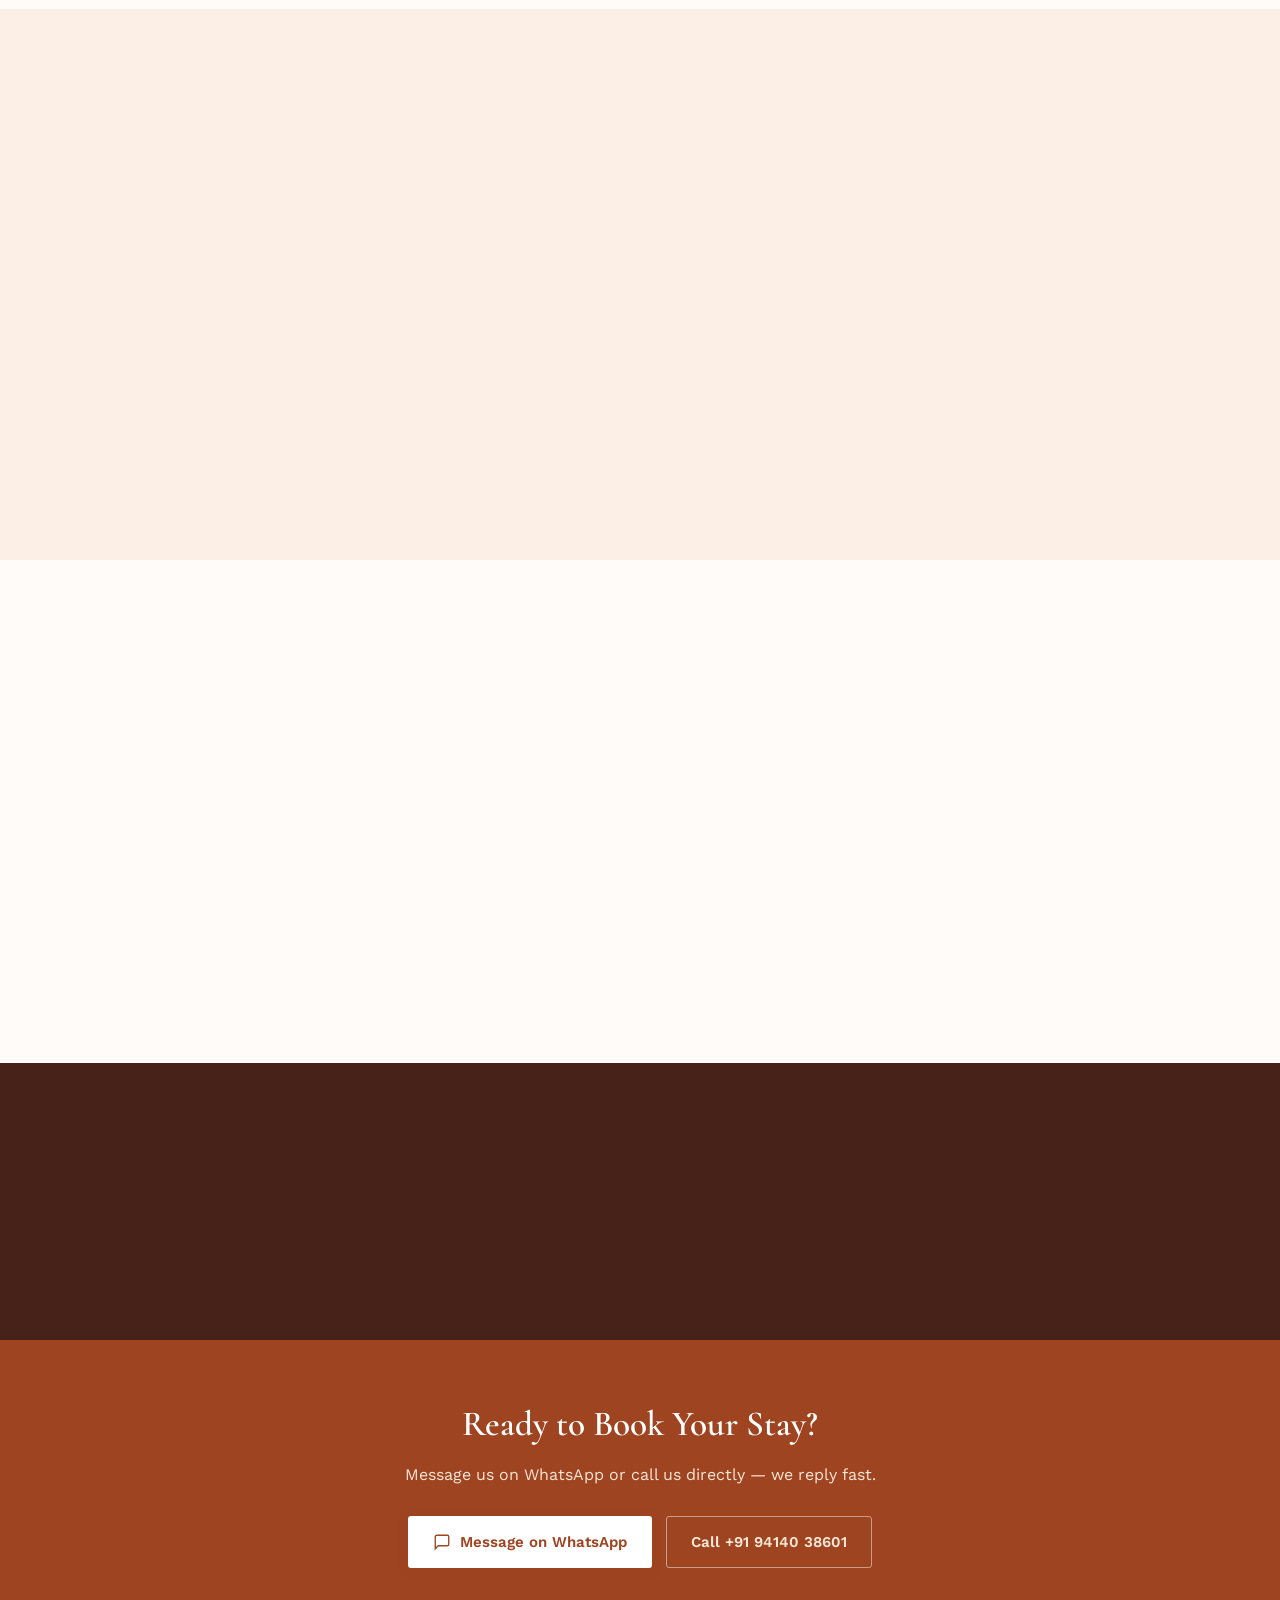
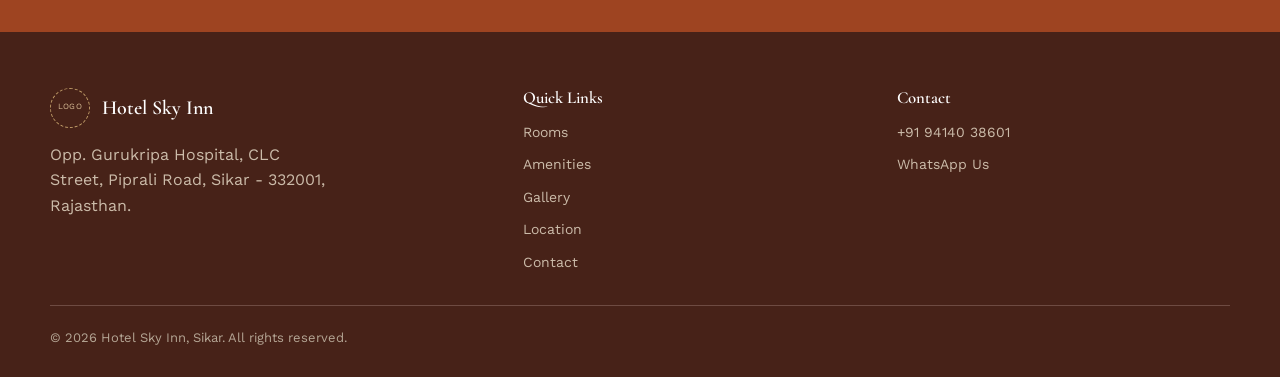
==== commit 39fc06a1: "Update pages with real photos, scroll animations, and hover effects" ====
--- a/index.html
+++ b/index.html
@@ -5,17 +5,18 @@
 <meta name="viewport" content="width=device-width, initial-scale=1.0">
 <title>Hotel Sky Inn — Comfortable Stay in Sikar, Rajasthan | Near Khatu Shyam Ji</title>
 <meta name="description" content="Hotel Sky Inn offers 16 comfortable AC rooms on Piprali Road, Sikar — 2.1 km from Sikar Junction, walking distance to GCI &amp; CLC coaching institutes, and a convenient base for Khatu Shyam Ji and Shekhawati sightseeing. Rated 4.4★ by guests. Message us on WhatsApp to book.">
-<link rel="canonical" href="https://hotelskyinn.example/">
+<link rel="canonical" href="https://hotel-sky-inn.netlify.app/">
 <meta property="og:type" content="website">
 <meta property="og:title" content="Hotel Sky Inn — Comfortable Stay in Sikar, Rajasthan">
 <meta property="og:description" content="16 comfortable AC rooms on Piprali Road, Sikar. Rated 4.4★ by guests. Near Sikar Junction, GCI/CLC coaching institutes, and Khatu Shyam Ji.">
-<meta property="og:image" content="assets/images/placeholder.svg">
-<meta property="og:url" content="https://hotelskyinn.example/">
+<meta property="og:image" content="https://hotel-sky-inn.netlify.app/assets/images/rooms/room-blue-headboard-roses-13.jpg">
+<meta property="og:url" content="https://hotel-sky-inn.netlify.app/">
 <link rel="icon" type="image/svg+xml" href="assets/favicon.svg">
 <link rel="preconnect" href="https://fonts.googleapis.com">
 <link rel="preconnect" href="https://fonts.gstatic.com" crossorigin>
 <link href="https://fonts.googleapis.com/css2?family=Cormorant+Garamond:wght@600;700&family=Work+Sans:wght@400;500;600&display=swap" rel="stylesheet">
 <link rel="stylesheet" href="css/style.css">
+<noscript><style>.reveal,.reveal-stagger>*{opacity:1!important;transform:none!important;animation:none!important;}</style></noscript>
 <script type="application/ld+json">
 {
   "@context": "https://schema.org",
@@ -75,7 +76,7 @@
   <!-- HERO -->
   <section class="hero">
     <div class="container hero-grid">
-      <div>
+      <div class="reveal">
         <span class="eyebrow">A Warm Welcome to Sikar</span>
         <h1>Rest, Refresh &amp; Explore the Heart of Shekhawati</h1>
         <p>16 comfortable rooms on Piprali Road, just 2.1&nbsp;km from Sikar Junction — a restful base whether you're visiting Khatu Shyam Ji, touring the Shekhawati haveli trail, here for coaching admissions, or on business in Sikar.</p>
@@ -88,7 +89,7 @@
           <a class="btn btn-outline" href="tel:+919414038601">+91 94140 38601</a>
         </div>
 
-        <div class="stat-row">
+        <div class="stat-row reveal-stagger">
           <div>
             <div class="stat-value">
               <svg width="15" height="15" viewBox="0 0 24 24" fill="#c99a4b" stroke="none"><path d="M12 2l3.09 6.26L22 9.27l-5 4.87 1.18 6.88L12 17.77l-6.18 3.25L7 14.14 2 9.27l6.91-1.01z"/></svg>
@@ -107,15 +108,15 @@
         </div>
       </div>
 
-      <div class="img-frame ph-img">
-        <img src="assets/images/placeholder.svg" alt="Hotel Sky Inn exterior — photo coming soon" loading="lazy">
+      <div class="img-frame img-frame-arch img-frame-hero reveal">
+        <img src="assets/images/rooms/room-blue-headboard-roses-13.jpg" alt="A guest room at Hotel Sky Inn, Sikar" loading="eager">
       </div>
     </div>
   </section>
 
   <!-- WELCOME -->
   <section class="section">
-    <div class="container section-header">
+    <div class="container section-header reveal">
       <h2>An Independent Hotel, Run With Personal Care</h2>
       <p>Hotel Sky Inn is an independent hotel on Piprali Road in Sikar, offering clean, comfortable rooms and genuinely warm hospitality — for pilgrims, families, coaching-visit parents, and business travellers alike. Whether you're stopping for a night on your way to Khatu Shyam Ji or staying longer to explore the havelis of Shekhawati, we aim to make your stay easy and comfortable.</p>
     </div>
@@ -124,10 +125,10 @@
   <!-- WHY STAY -->
   <section class="section section-alt">
     <div class="container">
-      <div class="section-header">
+      <div class="section-header reveal">
         <h2>Why Stay With Us</h2>
       </div>
-      <div class="grid-4">
+      <div class="grid-4 reveal-stagger">
         <div class="card">
           <div class="card-icon" aria-hidden="true">
             <svg width="22" height="22" viewBox="0 0 24 24" fill="none" stroke="currentColor" stroke-width="1.8"><path d="M21 10c0 7-9 13-9 13s-9-6-9-13a9 9 0 0 1 18 0z"/><circle cx="12" cy="10" r="3"/></svg>
@@ -163,10 +164,10 @@
   <!-- LOCATION HIGHLIGHT -->
   <section class="section">
     <div class="container locate-split">
-      <div class="img-frame ph-img">
-        <img src="assets/images/placeholder.svg" alt="Hotel Sky Inn lobby — photo coming soon" loading="lazy">
-      </div>
-      <div>
+      <div class="img-frame reveal">
+        <img src="assets/images/rooms/room-wide-angle-07.jpg" alt="A guest room interior at Hotel Sky Inn" loading="lazy">
+      </div>
+      <div class="reveal">
         <span class="eyebrow">Piprali Road, Sikar</span>
         <h2>Right in Sikar's Educational &amp; Travel Heartland</h2>
         <ul class="locate-list">
@@ -190,11 +191,11 @@
   <!-- NEARBY ATTRACTIONS -->
   <section class="section section-alt">
     <div class="container">
-      <div class="section-header">
+      <div class="section-header reveal">
         <h2>Explore Sikar &amp; Shekhawati</h2>
         <p>Conveniently placed for the region's best-known sights — see the <a href="location.html">Location page</a> for the full list and directions.</p>
       </div>
-      <div class="grid-3">
+      <div class="grid-3 reveal-stagger">
         <div class="card attraction-card">
           <span class="attraction-dist">17 km · ~30-40 min drive</span>
           <h3>Khatu Shyam Ji</h3>
@@ -216,8 +217,8 @@
 
   <!-- TRUST BANNER -->
   <section class="trust-banner">
-    <div class="container">
-      <div class="stars" aria-hidden="true">★★★★★</div>
+    <div class="container reveal">
+      <div class="stars" aria-hidden="true"><span>★</span><span>★</span><span>★</span><span>★</span><span>★</span></div>
       <h2>Rated 4.4 out of 5 by Our Guests</h2>
       <p>18 ratings and counting from guests who've stayed with us — thank you for the warm reviews.</p>
     </div>
--- a/css/style.css
+++ b/css/style.css
@@ -1,3 +1,929 @@
+/* =========================================================
+   Hotel Sky Inn — shared stylesheet
+   Direction: Warm Heritage Rajasthan
+   ========================================================= */
+
+:root {
+  --color-bg: oklch(96% 0.02 60);
+  --color-bg-alt: oklch(92% 0.025 60);
+  --color-surface: oklch(99% 0.006 60);
+  --color-nav: oklch(30% 0.06 35);
+  --color-nav-text: oklch(94% 0.03 70);
+  --color-accent: oklch(50% 0.13 40);
+  --color-accent-dark: oklch(38% 0.12 38);
+  --color-gold: oklch(70% 0.14 75);
+  --color-gold-dark: oklch(55% 0.13 70);
+  --color-text: oklch(24% 0.03 40);
+  --color-text-muted: oklch(42% 0.03 40);
+  --color-border: oklch(85% 0.02 60);
+
+  --font-heading: 'Cormorant Garamond', Georgia, 'Times New Roman', serif;
+  --font-body: 'Work Sans', system-ui, -apple-system, 'Segoe UI', sans-serif;
+
+  --max-width: 1180px;
+  --radius: 6px;
+}
+
+* { box-sizing: border-box; }
+
+html { scroll-behavior: smooth; }
+
+@media (prefers-reduced-motion: reduce) {
+  html { scroll-behavior: auto; }
+  *, *::before, *::after {
+    animation-duration: 0.01ms !important;
+    animation-iteration-count: 1 !important;
+    transition-duration: 0.01ms !important;
+    scroll-behavior: auto !important;
+  }
+}
+
+body {
+  margin: 0;
+  font-family: var(--font-body);
+  color: var(--color-text);
+  background: var(--color-bg);
+  line-height: 1.6;
+}
+
+img { max-width: 100%; display: block; }
+
+/* ---------- Scroll-reveal ---------- */
+.reveal {
+  opacity: 0;
+  transform: translateY(28px);
+  transition: opacity .7s cubic-bezier(.2,.7,.2,1), transform .7s cubic-bezier(.2,.7,.2,1);
+  will-change: opacity, transform;
+}
+.reveal.is-visible { opacity: 1; transform: translateY(0); }
+
+.reveal-stagger.is-visible > * {
+  animation: reveal-fade-up .7s cubic-bezier(.2,.7,.2,1) both;
+}
+.reveal-stagger.is-visible > *:nth-child(1) { animation-delay: .04s; }
+.reveal-stagger.is-visible > *:nth-child(2) { animation-delay: .12s; }
+.reveal-stagger.is-visible > *:nth-child(3) { animation-delay: .2s; }
+.reveal-stagger.is-visible > *:nth-child(4) { animation-delay: .28s; }
+.reveal-stagger.is-visible > *:nth-child(5) { animation-delay: .36s; }
+.reveal-stagger.is-visible > *:nth-child(6) { animation-delay: .44s; }
+.reveal-stagger:not(.is-visible) > * { opacity: 0; }
+
+@keyframes reveal-fade-up {
+  from { opacity: 0; transform: translateY(24px); }
+  to { opacity: 1; transform: translateY(0); }
+}
+
+@keyframes gentle-float {
+  0%, 100% { transform: translateY(0); }
+  50% { transform: translateY(-10px); }
+}
+
+@keyframes shimmer {
+  0% { background-position: -200% 0; }
+  100% { background-position: 200% 0; }
+}
+
+h1, h2, h3 {
+  font-family: var(--font-heading);
+  font-weight: 600;
+  line-height: 1.15;
+  margin: 0 0 0.5em;
+  text-wrap: pretty;
+}
+
+h1 { font-size: clamp(2.1rem, 4.2vw, 3.1rem); font-weight: 700; }
+h2 { font-size: clamp(1.6rem, 3vw, 2.2rem); }
+h3 { font-size: 1.25rem; }
+
+p { margin: 0 0 1em; color: var(--color-text-muted); }
+
+a { color: var(--color-accent); }
+a:hover { color: var(--color-accent-dark); }
+
+.skip-link {
+  position: absolute;
+  left: -999px;
+  top: 0;
+  background: var(--color-nav);
+  color: var(--color-nav-text);
+  padding: 12px 20px;
+  z-index: 100;
+}
+.skip-link:focus { left: 0; }
+
+.container {
+  max-width: var(--max-width);
+  margin: 0 auto;
+  padding: 0 24px;
+}
+
+/* ---------- Buttons ---------- */
+.btn {
+  display: inline-flex;
+  align-items: center;
+  gap: 9px;
+  padding: 13px 24px;
+  border-radius: 3px;
+  font-size: 15px;
+  font-weight: 600;
+  font-family: var(--font-body);
+  text-decoration: none;
+  border: 1.5px solid transparent;
+  cursor: pointer;
+  transition: opacity .2s ease, transform .25s cubic-bezier(.2,.8,.3,1.3), box-shadow .25s ease, background-color .2s ease;
+  min-height: 44px;
+  position: relative;
+  overflow: hidden;
+}
+.btn:hover { opacity: .96; transform: translateY(-2px); }
+.btn:active { transform: translateY(0); }
+.btn svg { flex-shrink: 0; transition: transform .25s ease; }
+.btn:hover svg { transform: translateX(2px); }
+
+.btn-primary { background: var(--color-accent); color: #fff; box-shadow: 0 2px 10px oklch(50% 0.13 40 / 0.25); }
+.btn-primary:hover { color: #fff; opacity: 1; background: var(--color-accent-dark); box-shadow: 0 8px 22px oklch(50% 0.13 40 / 0.38); }
+
+.btn-gold { background: var(--color-gold); color: oklch(22% 0.04 40); }
+.btn-gold:hover { color: oklch(22% 0.04 40); opacity: 1; background: var(--color-gold-dark); box-shadow: 0 8px 20px oklch(70% 0.14 75 / 0.4); }
+
+.btn-outline {
+  background: transparent;
+  color: var(--color-text);
+  border-color: var(--color-border);
+}
+.btn-outline:hover { color: var(--color-text); border-color: var(--color-accent); background: oklch(50% 0.13 40 / 0.06); }
+
+.btn-outline-light {
+  background: transparent;
+  color: var(--color-nav-text);
+  border-color: oklch(60% 0.06 70 / 0.6);
+}
+.btn-outline-light:hover { color: #fff; border-color: var(--color-gold); background: oklch(100% 0 0 / 0.06); }
+
+/* ---------- Header / Nav ---------- */
+.site-header {
+  background: var(--color-nav);
+  color: var(--color-nav-text);
+  position: sticky;
+  top: 0;
+  z-index: 50;
+  transition: box-shadow .3s ease, background-color .3s ease;
+}
+.site-header.is-scrolled {
+  box-shadow: 0 6px 24px oklch(15% 0.02 40 / 0.28);
+  background: color-mix(in oklch, var(--color-nav) 96%, black 4%);
+}
+
+.nav-bar {
+  display: flex;
+  align-items: center;
+  justify-content: space-between;
+  padding: 16px 24px;
+  gap: 20px;
+}
+
+.brand {
+  display: flex;
+  align-items: center;
+  gap: 12px;
+  color: inherit;
+  text-decoration: none;
+}
+
+.brand-mark {
+  width: 40px;
+  height: 40px;
+  border-radius: 50%;
+  border: 1.5px dashed oklch(70% 0.08 75);
+  display: flex;
+  align-items: center;
+  justify-content: center;
+  font-size: 8px;
+  letter-spacing: .05em;
+  color: oklch(80% 0.06 75);
+  flex-shrink: 0;
+  transition: transform .5s cubic-bezier(.2,.8,.2,1), border-color .3s ease;
+}
+.brand:hover .brand-mark { transform: rotate(180deg); border-color: var(--color-gold); }
+
+.brand-name {
+  font-family: var(--font-heading);
+  font-weight: 600;
+  font-size: 1.25rem;
+  color: inherit;
+}
+
+.nav-links {
+  display: flex;
+  gap: 28px;
+  list-style: none;
+  margin: 0;
+  padding: 0;
+  font-size: 14.5px;
+}
+
+.nav-links a {
+  position: relative;
+  color: var(--color-nav-text);
+  text-decoration: none;
+  padding: 6px 0;
+  border-bottom: 2px solid transparent;
+  transition: color .2s ease;
+}
+.nav-links a::after {
+  content: "";
+  position: absolute;
+  left: 0; right: 100%;
+  bottom: -2px;
+  height: 2px;
+  background: var(--color-gold);
+  transition: right .3s cubic-bezier(.2,.8,.2,1);
+}
+.nav-links a:hover,
+.nav-links a[aria-current="page"] {
+  color: var(--color-gold);
+}
+.nav-links a:hover::after,
+.nav-links a[aria-current="page"]::after { right: 0; }
+
+.nav-actions { display: flex; align-items: center; gap: 10px; }
+
+.nav-toggle {
+  display: none;
+  background: none;
+  border: none;
+  color: var(--color-nav-text);
+  cursor: pointer;
+  padding: 8px;
+}
+
+@media (max-width: 860px) {
+  .nav-links {
+    position: absolute;
+    top: 100%;
+    left: 0;
+    right: 0;
+    background: var(--color-nav);
+    flex-direction: column;
+    gap: 0;
+    padding: 8px 24px 16px;
+    display: none;
+    box-shadow: 0 12px 24px oklch(15% 0.02 40 / 0.3);
+  }
+  .nav-links.is-open {
+    display: flex;
+    animation: nav-drop .3s cubic-bezier(.2,.8,.2,1) both;
+  }
+  @keyframes nav-drop {
+    from { opacity: 0; transform: translateY(-10px); }
+    to { opacity: 1; transform: translateY(0); }
+  }
+  .nav-links a { display: block; padding: 12px 0; border-bottom: 1px solid oklch(40% 0.05 35); }
+  .nav-links a::after { display: none; }
+  .nav-toggle { display: block; }
+  .nav-actions .btn-outline-light { display: none; }
+}
+
+/* ---------- Hero ---------- */
+.hero {
+  position: relative;
+  overflow: hidden;
+  background:
+    radial-gradient(circle at 88% 12%, oklch(70% 0.14 75 / 0.12), transparent 45%),
+    linear-gradient(180deg, var(--color-bg-alt), var(--color-bg));
+  border-bottom: 4px solid;
+  border-image: linear-gradient(90deg, var(--color-gold), var(--color-accent), var(--color-gold)) 1;
+}
+.hero::before {
+  content: "";
+  position: absolute;
+  inset: 0;
+  background-image: repeating-linear-gradient(135deg, oklch(55% 0.1 60 / 0.05) 0 2px, transparent 2px 34px);
+  pointer-events: none;
+}
+
+.hero-grid {
+  display: grid;
+  grid-template-columns: 1.1fr 1fr;
+  gap: 48px;
+  align-items: center;
+  padding: 64px 24px;
+}
+
+@media (max-width: 900px) {
+  .hero-grid { grid-template-columns: 1fr; padding: 40px 24px; }
+}
+
+.eyebrow {
+  display: inline-flex;
+  align-items: center;
+  gap: 10px;
+  font-size: 13px;
+  letter-spacing: .12em;
+  text-transform: uppercase;
+  color: var(--color-accent);
+  font-weight: 600;
+  margin-bottom: 16px;
+}
+.eyebrow::before {
+  content: "";
+  display: inline-block;
+  width: 26px;
+  height: 1.5px;
+  background: var(--color-gold);
+}
+.page-banner .eyebrow,
+.cta-banner .eyebrow,
+.trust-banner .eyebrow { justify-content: center; }
+
+.hero-actions {
+  display: flex;
+  gap: 14px;
+  flex-wrap: wrap;
+  margin: 28px 0 36px;
+}
+
+.stat-row {
+  display: flex;
+  gap: 36px;
+  flex-wrap: wrap;
+  padding-top: 24px;
+  border-top: 1px solid var(--color-border);
+}
+
+.stat-value {
+  display: flex;
+  align-items: center;
+  gap: 5px;
+  font-family: var(--font-heading);
+  font-weight: 700;
+  font-size: 1.4rem;
+}
+
+.stat-label { font-size: 12.5px; color: var(--color-text-muted); }
+
+.img-frame {
+  border-radius: var(--radius);
+  overflow: hidden;
+  border: 1px solid var(--color-border);
+  aspect-ratio: 4 / 3;
+  position: relative;
+  box-shadow: 0 1px 3px oklch(30% 0.03 40 / 0.06);
+  transition: box-shadow .35s ease;
+}
+.img-frame img {
+  width: 100%;
+  height: 100%;
+  object-fit: cover;
+  transition: transform .6s cubic-bezier(.2,.7,.2,1);
+}
+.img-frame:hover { box-shadow: 0 18px 40px oklch(30% 0.05 40 / 0.22); }
+.img-frame:hover img { transform: scale(1.06); }
+
+/* Arch-topped frame — echoes the Rajasthan arch motifs seen in the hotel's own interiors */
+.img-frame-arch {
+  border-radius: 120px 120px var(--radius) var(--radius);
+}
+
+.img-frame-hero {
+  aspect-ratio: 5 / 4;
+  animation: gentle-float 7s ease-in-out infinite;
+}
+@media (prefers-reduced-motion: reduce) { .img-frame-hero { animation: none; } }
+
+/* ---------- Sections ---------- */
+.section { padding: 72px 24px; }
+.section-alt { background: var(--color-surface); }
+.section-header { max-width: 640px; margin: 0 auto 44px; text-align: center; }
+.section-header p { margin: 0; }
+
+.grid-4 {
+  display: grid;
+  grid-template-columns: repeat(4, minmax(0, 1fr));
+  gap: 28px;
+}
+@media (max-width: 960px) { .grid-4 { grid-template-columns: repeat(2, minmax(0,1fr)); } }
+@media (max-width: 560px) { .grid-4 { grid-template-columns: 1fr; } }
+
+.grid-3 {
+  display: grid;
+  grid-template-columns: repeat(3, minmax(0, 1fr));
+  gap: 28px;
+}
+@media (max-width: 860px) { .grid-3 { grid-template-columns: 1fr; } }
+
+.grid-auto {
+  display: grid;
+  grid-template-columns: repeat(auto-fit, minmax(220px, 1fr));
+  gap: 24px;
+}
+
+.amenity-category { margin-bottom: 56px; }
+.amenity-category:last-child { margin-bottom: 0; }
+.amenity-category h2 {
+  font-size: 1.4rem;
+  margin-bottom: 24px;
+  padding-bottom: 12px;
+  border-bottom: 1px solid var(--color-border);
+}
+
+.card {
+  background: var(--color-surface);
+  border: 1px solid var(--color-border);
+  border-radius: var(--radius);
+  padding: 28px 24px;
+  transition: transform .35s cubic-bezier(.2,.8,.2,1), box-shadow .35s ease, border-color .35s ease;
+}
+.card:hover {
+  transform: translateY(-6px);
+  box-shadow: 0 20px 40px oklch(30% 0.05 40 / 0.14);
+  border-color: oklch(70% 0.1 70 / 0.5);
+}
+
+.card-icon {
+  width: 46px;
+  height: 46px;
+  border-radius: 50%;
+  background: var(--color-bg-alt);
+  color: var(--color-accent);
+  display: flex;
+  align-items: center;
+  justify-content: center;
+  margin-bottom: 16px;
+  transition: transform .4s cubic-bezier(.2,.8,.2,1), background-color .3s ease, color .3s ease;
+}
+.card:hover .card-icon {
+  transform: scale(1.12) rotate(-8deg);
+  background: var(--color-accent);
+  color: #fff;
+}
+
+.card h3 { margin-bottom: 10px; }
+.card p { margin: 0; font-size: 14.5px; }
+
+/* location highlight */
+.locate-split {
+  display: grid;
+  grid-template-columns: 1fr 1fr;
+  gap: 48px;
+  align-items: center;
+}
+@media (max-width: 900px) { .locate-split { grid-template-columns: 1fr; } }
+
+.locate-list { list-style: none; margin: 0; padding: 0; display: flex; flex-direction: column; gap: 18px; }
+.locate-list li { display: flex; gap: 14px; align-items: flex-start; }
+.locate-list .card-icon { flex-shrink: 0; margin-bottom: 0; width: 38px; height: 38px; }
+.locate-list strong { display: block; margin-bottom: 2px; }
+.locate-list span { font-size: 14px; color: var(--color-text-muted); }
+
+/* attractions */
+.attraction-card { display: flex; flex-direction: column; gap: 6px; }
+.attraction-dist {
+  display: inline-flex;
+  align-self: flex-start;
+  font-size: 12px;
+  font-weight: 600;
+  color: var(--color-accent-dark);
+  background: var(--color-bg-alt);
+  padding: 4px 10px;
+  border-radius: 20px;
+  margin-bottom: 6px;
+}
+
+/* map + getting-here (Location page) */
+.map-frame {
+  border-radius: var(--radius);
+  overflow: hidden;
+  border: 1px solid var(--color-border);
+  aspect-ratio: 4 / 3;
+}
+.map-frame iframe { width: 100%; height: 100%; border: 0; display: block; }
+
+.distance-list { list-style: none; margin: 0; padding: 0; display: flex; flex-direction: column; gap: 16px; }
+.distance-list li {
+  display: flex;
+  align-items: center;
+  justify-content: space-between;
+  gap: 12px;
+  padding: 14px 16px;
+  background: var(--color-surface);
+  border: 1px solid var(--color-border);
+  border-radius: var(--radius);
+}
+.distance-list strong { font-weight: 600; }
+.distance-list span {
+  font-size: 13px;
+  font-weight: 600;
+  color: var(--color-accent-dark);
+  background: var(--color-bg-alt);
+  padding: 4px 10px;
+  border-radius: 20px;
+  white-space: nowrap;
+}
+
+/* contact page */
+.contact-grid {
+  display: grid;
+  grid-template-columns: 1.1fr 0.9fr;
+  gap: 48px;
+  align-items: start;
+}
+@media (max-width: 900px) { .contact-grid { grid-template-columns: 1fr; } }
+
+.contact-form {
+  display: flex;
+  flex-direction: column;
+  gap: 20px;
+  background: var(--color-surface);
+  border: 1px solid var(--color-border);
+  border-radius: var(--radius);
+  padding: 32px;
+}
+.form-row { display: grid; grid-template-columns: 1fr 1fr; gap: 20px; }
+@media (max-width: 560px) { .form-row { grid-template-columns: 1fr; } }
+.form-field { display: flex; flex-direction: column; gap: 6px; }
+.form-field label { font-size: 13.5px; font-weight: 600; }
+.form-field input,
+.form-field textarea {
+  font: inherit;
+  font-size: 15px;
+  padding: 11px 14px;
+  border: 1px solid var(--color-border);
+  border-radius: 8px;
+  background: #fff;
+  color: var(--color-text);
+}
+.form-field input:focus,
+.form-field textarea:focus { outline: 2px solid var(--color-accent); outline-offset: 1px; }
+.form-field textarea { resize: vertical; min-height: 120px; }
+.form-note { font-size: 12.5px; color: var(--color-text-muted); margin: 0; }
+.honeypot-field { position: absolute; left: -9999px; top: -9999px; }
+
+.contact-info-list { list-style: none; margin: 0 0 28px; padding: 0; display: flex; flex-direction: column; gap: 18px; }
+.contact-info-list li { display: flex; gap: 14px; align-items: flex-start; }
+.contact-info-list .card-icon { flex-shrink: 0; margin-bottom: 0; width: 38px; height: 38px; }
+.contact-info-list strong { display: block; margin-bottom: 2px; }
+.contact-info-list span, .contact-info-list a { font-size: 14px; color: var(--color-text-muted); }
+.contact-info-list a { color: var(--color-accent-dark); }
+
+/* trust / rating banner */
+.trust-banner {
+  background: var(--color-nav);
+  color: var(--color-nav-text);
+  text-align: center;
+  padding: 56px 24px;
+}
+.trust-banner .stars { color: var(--color-gold); font-size: 1.8rem; letter-spacing: 4px; margin-bottom: 10px; }
+.trust-banner .stars span { display: inline-block; animation: star-pop .5s cubic-bezier(.3,1.6,.5,1) both; }
+.trust-banner .stars span:nth-child(1) { animation-delay: .05s; }
+.trust-banner .stars span:nth-child(2) { animation-delay: .15s; }
+.trust-banner .stars span:nth-child(3) { animation-delay: .25s; }
+.trust-banner .stars span:nth-child(4) { animation-delay: .35s; }
+.trust-banner .stars span:nth-child(5) { animation-delay: .45s; }
+@keyframes star-pop {
+  from { opacity: 0; transform: scale(.2) rotate(-30deg); }
+  to { opacity: 1; transform: scale(1) rotate(0); }
+}
+@media (prefers-reduced-motion: reduce) { .trust-banner .stars span { animation: none; } }
+.trust-banner h2 { color: #fff; }
+.trust-banner p { color: oklch(85% 0.03 70); max-width: 520px; margin: 0 auto; }
+
+/* CTA banner */
+.cta-banner {
+  background: linear-gradient(120deg, var(--color-accent), var(--color-accent-dark), var(--color-accent));
+  background-size: 200% 200%;
+  animation: cta-drift 10s ease infinite;
+  color: #fff;
+  text-align: center;
+  padding: 64px 24px;
+}
+@keyframes cta-drift {
+  0%, 100% { background-position: 0% 50%; }
+  50% { background-position: 100% 50%; }
+}
+@media (prefers-reduced-motion: reduce) { .cta-banner { animation: none; } }
+.cta-banner h2 { color: #fff; }
+.cta-banner p { color: oklch(94% 0.03 60); }
+.cta-banner .hero-actions { justify-content: center; margin-bottom: 0; }
+.cta-banner .btn-primary { background: #fff; color: var(--color-accent); }
+.cta-banner .btn-outline-light { border-color: oklch(90% 0.02 60 / 0.6); }
+
+/* ---------- Placeholder image util ---------- */
+.ph-img { background: #f1e7d8; }
+
+/* ---------- Footer ---------- */
+.site-footer {
+  background: var(--color-nav);
+  color: oklch(80% 0.03 70);
+  padding: 56px 24px 28px;
+}
+
+.footer-grid {
+  display: grid;
+  grid-template-columns: 1.3fr 1fr 1fr;
+  gap: 40px;
+  max-width: var(--max-width);
+  margin: 0 auto;
+  padding-bottom: 32px;
+  border-bottom: 1px solid oklch(45% 0.05 35);
+}
+@media (max-width: 720px) { .footer-grid { grid-template-columns: 1fr; } }
+
+.footer-grid h3 { color: #fff; font-size: 1.05rem; margin-bottom: 14px; }
+.footer-grid ul { list-style: none; margin: 0; padding: 0; display: flex; flex-direction: column; gap: 10px; font-size: 14px; }
+.footer-grid a { color: oklch(80% 0.03 70); text-decoration: none; }
+.footer-grid a:hover { color: var(--color-gold); }
+.footer-brand { display: flex; align-items: center; gap: 12px; margin-bottom: 14px; }
+.footer-brand .brand-name { color: #fff; }
+
+.footer-bottom {
+  max-width: var(--max-width);
+  margin: 0 auto;
+  padding-top: 22px;
+  font-size: 13px;
+  display: flex;
+  justify-content: space-between;
+  flex-wrap: wrap;
+  gap: 10px;
+  color: oklch(73% 0.03 70);
+}
+
+/* ---------- Page banner (interior pages) ---------- */
+.page-banner {
+  background: linear-gradient(180deg, var(--color-bg-alt), var(--color-bg));
+  border-bottom: 4px solid;
+  border-image: linear-gradient(90deg, var(--color-gold), var(--color-accent), var(--color-gold)) 1;
+  padding: 56px 24px;
+  text-align: center;
+}
+.page-banner .eyebrow { display: block; }
+.page-banner p { max-width: 560px; margin: 0 auto; }
+
+/* ---------- Room cards ---------- */
+.room-list {
+  display: flex;
+  flex-direction: column;
+  gap: 48px;
+}
+
+.room-card {
+  display: grid;
+  grid-template-columns: 1fr 1.2fr;
+  gap: 40px;
+  align-items: center;
+  background: var(--color-surface);
+  border: 1px solid var(--color-border);
+  border-radius: var(--radius);
+  padding: 32px;
+  transition: box-shadow .4s ease, transform .4s cubic-bezier(.2,.8,.2,1);
+}
+.room-card:hover {
+  box-shadow: 0 24px 50px oklch(30% 0.05 40 / 0.14);
+  transform: translateY(-4px);
+}
+.room-card:nth-child(even) { direction: rtl; }
+.room-card:nth-child(even) > * { direction: ltr; }
+@media (max-width: 860px) {
+  .room-card { grid-template-columns: 1fr; padding: 24px; }
+}
+
+.room-card .img-frame { aspect-ratio: 4/3; }
+
+.spec-list {
+  list-style: none;
+  margin: 0 0 18px;
+  padding: 0;
+  display: flex;
+  flex-wrap: wrap;
+  gap: 10px 20px;
+  font-size: 14px;
+  color: var(--color-text-muted);
+}
+.spec-list li { display: flex; align-items: center; gap: 6px; }
+.spec-list svg { color: var(--color-accent); flex-shrink: 0; }
+
+.amenity-chips {
+  list-style: none;
+  margin: 0 0 24px;
+  padding: 0;
+  display: flex;
+  flex-wrap: wrap;
+  gap: 8px;
+}
+.amenity-chips li {
+  font-size: 13px;
+  background: var(--color-bg-alt);
+  color: var(--color-text);
+  padding: 5px 12px;
+  border-radius: 20px;
+}
+
+.rate-block {
+  display: flex;
+  align-items: baseline;
+  gap: 10px;
+  flex-wrap: wrap;
+  margin-bottom: 20px;
+  padding-top: 18px;
+  border-top: 1px solid var(--color-border);
+}
+.rate-amount {
+  font-family: var(--font-heading);
+  font-weight: 700;
+  font-size: 1.5rem;
+  color: var(--color-accent-dark);
+}
+.rate-note { font-size: 12.5px; color: var(--color-text-muted); }
+
+.room-count-note {
+  text-align: center;
+  font-size: 14px;
+  color: var(--color-text-muted);
+  margin-top: -8px;
+}
+
+/* ---------- Gallery ---------- */
+.gallery-grid {
+  display: grid;
+  grid-template-columns: repeat(auto-fill, minmax(240px, 1fr));
+  gap: 18px;
+}
+
+.gallery-item {
+  aspect-ratio: 4 / 3;
+  border-radius: var(--radius);
+  overflow: hidden;
+  border: 1px solid var(--color-border);
+  background: none;
+  padding: 0;
+  cursor: pointer;
+  display: block;
+  width: 100%;
+  position: relative;
+}
+.gallery-item img { width: 100%; height: 100%; object-fit: cover; transition: transform .2s ease; }
+.gallery-item:hover img { transform: scale(1.04); }
+.gallery-item:focus-visible { outline: 2px solid var(--color-accent); outline-offset: 2px; }
+
+.gallery-caption {
+  position: absolute;
+  left: 0; right: 0; bottom: 0;
+  background: linear-gradient(0deg, oklch(20% 0.03 40 / 0.82), transparent);
+  color: #fff;
+  font-size: 12.5px;
+  padding: 24px 12px 10px;
+  text-align: left;
+  transform: translateY(6px);
+  opacity: .88;
+  transition: transform .35s ease, opacity .35s ease;
+}
+.gallery-item:hover .gallery-caption { transform: translateY(0); opacity: 1; }
+.gallery-item::after {
+  content: "";
+  position: absolute;
+  inset: 0;
+  border: 2px solid var(--color-gold);
+  opacity: 0;
+  transition: opacity .3s ease;
+  pointer-events: none;
+}
+.gallery-item:hover::after { opacity: 1; }
+
+.lightbox {
+  position: fixed;
+  inset: 0;
+  background: oklch(15% 0.02 40 / 0.92);
+  display: none;
+  align-items: center;
+  justify-content: center;
+  z-index: 200;
+  padding: 24px;
+}
+.lightbox.is-open { display: flex; }
+.lightbox-figure { max-width: 900px; width: 100%; text-align: center; }
+.lightbox-figure img { max-width: 100%; max-height: 70vh; border-radius: var(--radius); background: #f1e7d8; }
+.lightbox-caption { color: oklch(90% 0.02 60); margin-top: 14px; font-size: 14px; }
+
+.lightbox-close, .lightbox-prev, .lightbox-next {
+  position: absolute;
+  background: oklch(25% 0.03 40 / 0.7);
+  color: #fff;
+  border: none;
+  border-radius: 50%;
+  width: 44px;
+  height: 44px;
+  display: flex;
+  align-items: center;
+  justify-content: center;
+  cursor: pointer;
+}
+.lightbox-close { top: 20px; right: 20px; }
+.lightbox-prev { left: 20px; top: 50%; transform: translateY(-50%); }
+.lightbox-next { right: 20px; top: 50%; transform: translateY(-50%); }
+.lightbox-close:hover, .lightbox-prev:hover, .lightbox-next:hover { background: var(--color-accent); }
+
+/* ---------- WhatsApp floating button ---------- */
+.whatsapp-float {
+  position: fixed;
+  bottom: 22px;
+  right: 22px;
+  z-index: 60;
+  background: oklch(56% 0.14 150);
+  color: #fff;
+  width: 56px;
+  height: 56px;
+  border-radius: 50%;
+  display: flex;
+  align-items: center;
+  justify-content: center;
+  box-shadow: 0 4px 14px oklch(20% 0.02 150 / 0.35);
+  text-decoration: none;
+  transition: transform .25s cubic-bezier(.3,1.4,.5,1), box-shadow .25s ease;
+}
+.whatsapp-float::before {
+  content: "";
+  position: absolute;
+  inset: 0;
+  border-radius: 50%;
+  background: oklch(56% 0.14 150);
+  animation: whatsapp-ping 2.4s cubic-bezier(0,0,.2,1) infinite;
+  z-index: -1;
+}
+.whatsapp-float:hover {
+  color: #fff;
+  opacity: 1;
+  transform: scale(1.08) translateY(-2px);
+  box-shadow: 0 10px 26px oklch(20% 0.02 150 / 0.45);
+}
+@keyframes whatsapp-ping {
+  0% { transform: scale(1); opacity: .55; }
+  75%, 100% { transform: scale(1.9); opacity: 0; }
+}
+@media (prefers-reduced-motion: reduce) { .whatsapp-float::before { animation: none; } }
+
+/* ---------- Contact page ---------- */
+.contact-grid {
+  display: grid;
+  grid-template-columns: 1.2fr 1fr;
+  gap: 44px;
+  align-items: start;
+}
+@media (max-width: 900px) { .contact-grid { grid-template-columns: 1fr; } }
+
+.contact-form { display: flex; flex-direction: column; gap: 18px; }
+.form-field { display: flex; flex-direction: column; gap: 6px; }
+.form-field label { font-size: 14px; font-weight: 600; }
+.form-field input,
+.form-field textarea {
+  font: inherit;
+  color: var(--color-text);
+  background: var(--color-surface);
+  border: 1px solid var(--color-border);
+  border-radius: var(--radius);
+  padding: 12px 14px;
+}
+.form-field input:focus,
+.form-field textarea:focus {
+  outline: 2px solid var(--color-accent);
+  outline-offset: 1px;
+}
+.form-field textarea { resize: vertical; min-height: 120px; }
+.form-note { font-size: 13px; color: var(--color-text-muted); margin: -6px 0 0; }
+
+/* honeypot: hidden from real visitors, visible to most bots that auto-fill every field */
+.hp-field { position: absolute; left: -9999px; top: -9999px; }
+
+.form-status {
+  display: none;
+  padding: 14px 16px;
+  border-radius: var(--radius);
+  font-size: 14.5px;
+}
+.form-status.is-visible { display: block; }
+.form-status.is-success { background: oklch(93% 0.05 150); color: oklch(30% 0.08 150); }
+.form-status.is-error { background: oklch(93% 0.05 30); color: oklch(35% 0.1 30); }
+
+.contact-info-panel {
+  background: var(--color-surface);
+  border: 1px solid var(--color-border);
+  border-radius: var(--radius);
+  padding: 28px 24px;
+}
+.contact-info-list { list-style: none; margin: 20px 0 0; padding: 0; display: flex; flex-direction: column; gap: 18px; }
+.contact-info-list li { display: flex; gap: 14px; align-items: flex-start; }
+.contact-info-list .card-icon { flex-shrink: 0; margin-bottom: 0; width: 38px; height: 38px; }
+.contact-info-list strong { display: block; margin-bottom: 2px; }
+.contact-info-list span { font-size: 14px; color: var(--color-text-muted); }
+.contact-info-list a { text-decoration: none; }
+
+.contact-map-frame {
+  margin-top: 20px;
+  border-radius: var(--radius);
+  overflow: hidden;
+  border: 1px solid var(--color-border);
+  aspect-ratio: 16/10;
+}
+.contact-map-frame iframe { width: 100%; height: 100%; border: 0; display: block; }
 /* =========================================================
    Hotel Sky Inn — shared stylesheet
    Direction: Warm Heritage Rajasthan
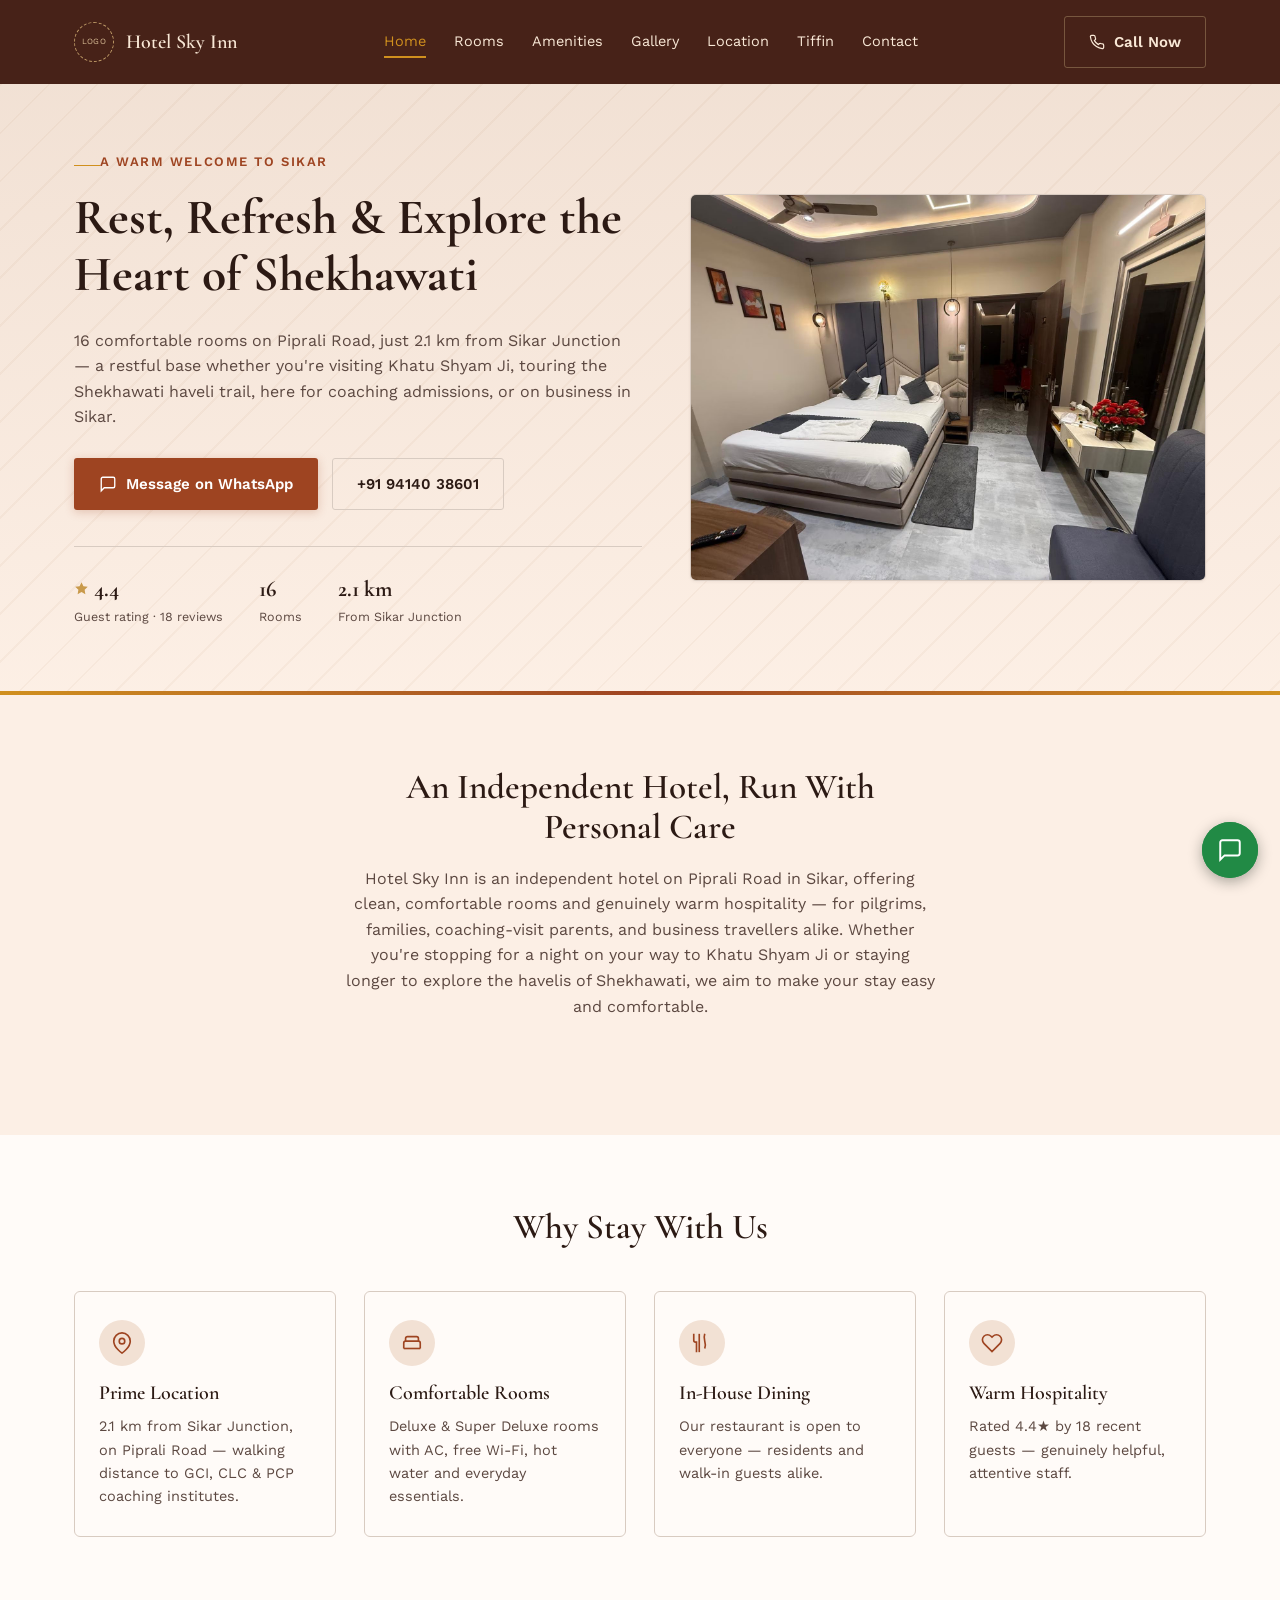
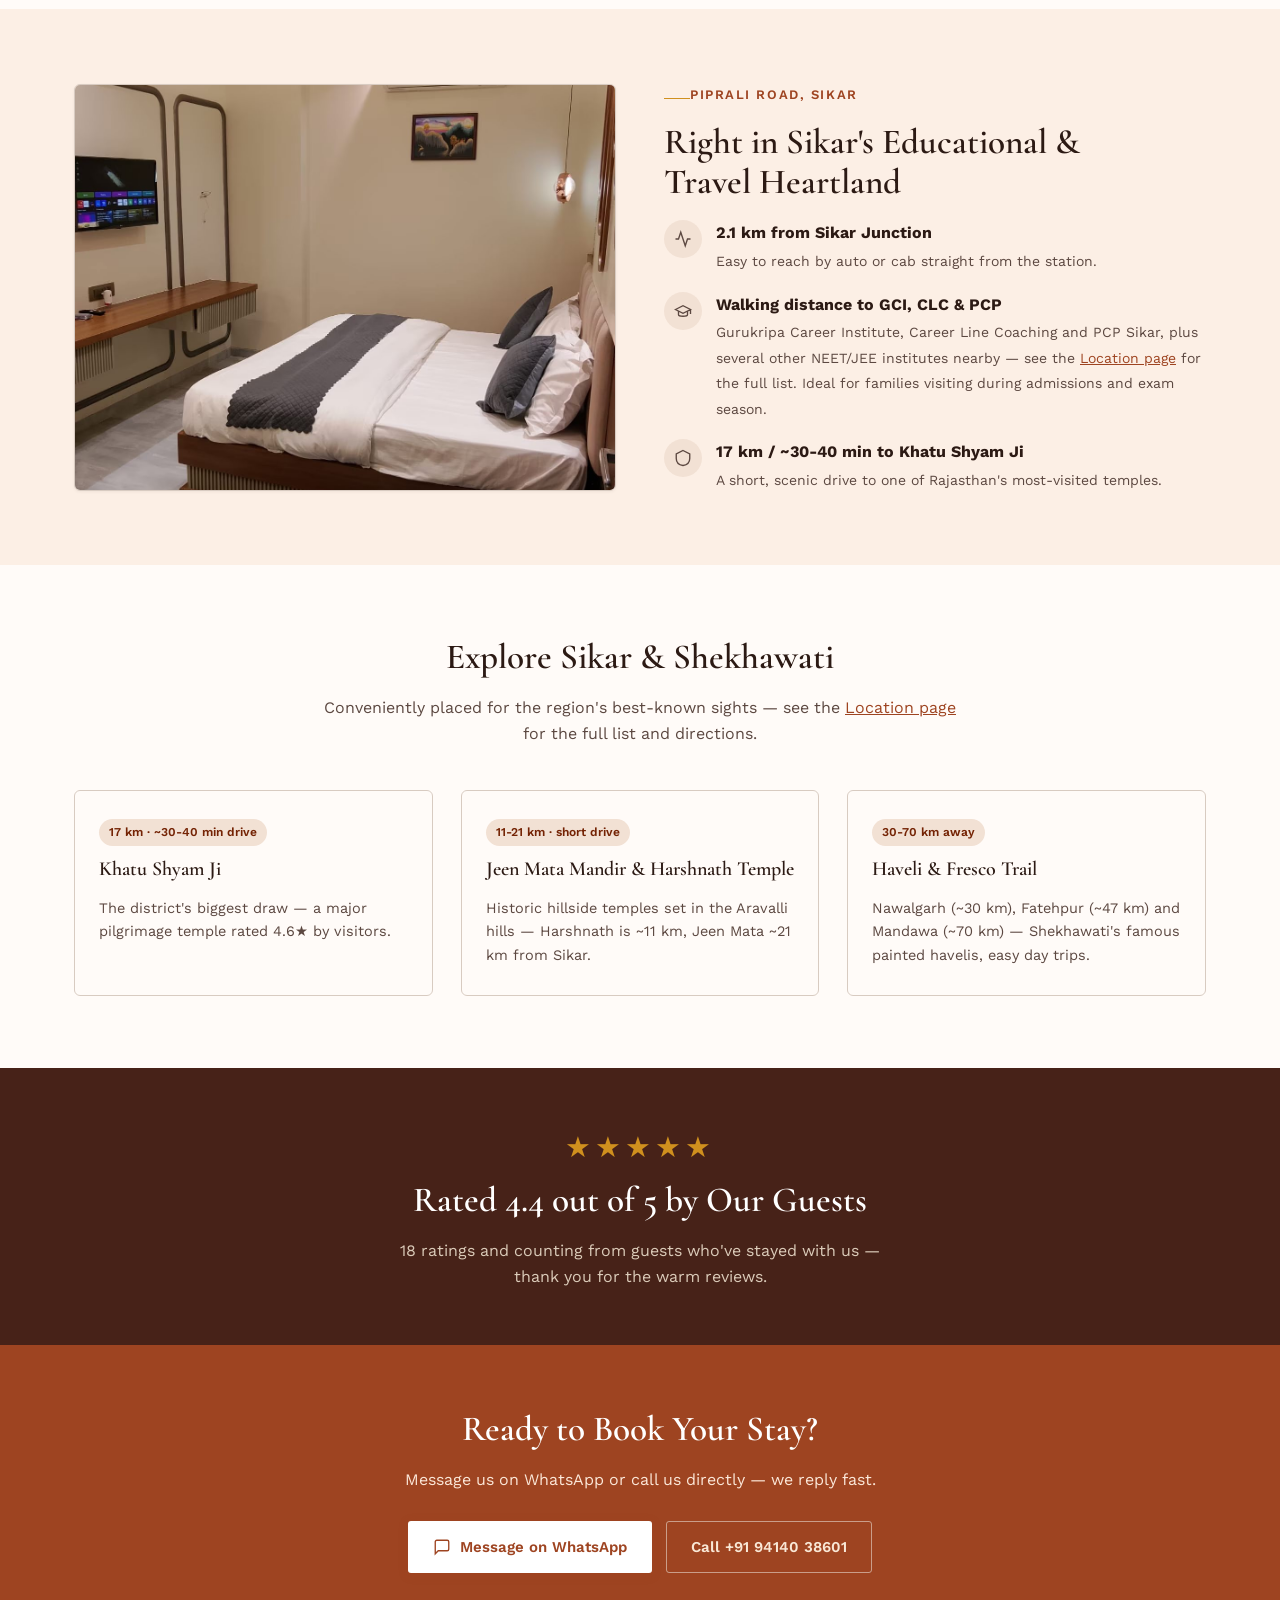
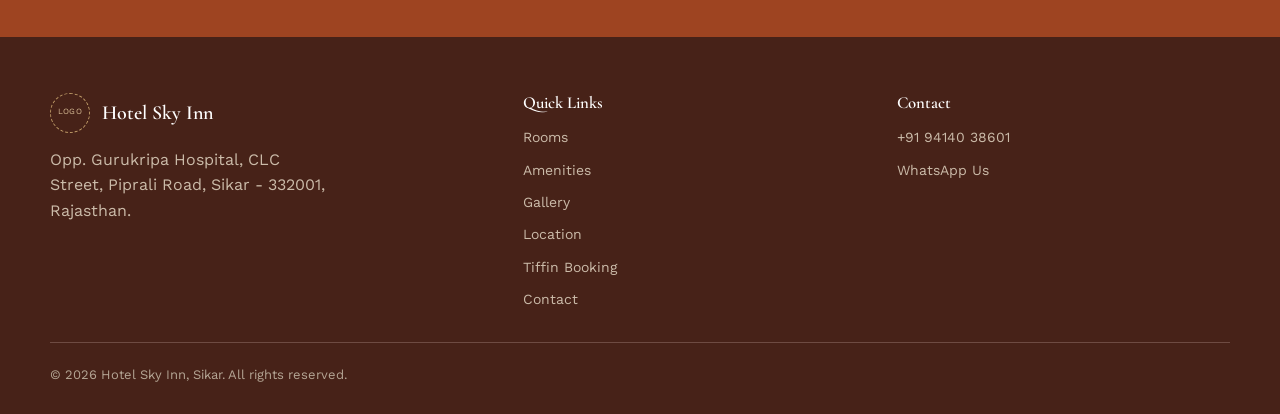
==== commit 8f6c2413: "Add Daily Tiffin Booking feature and nav links" ====
--- a/index.html
+++ b/index.html
@@ -4,11 +4,11 @@
 <meta charset="UTF-8">
 <meta name="viewport" content="width=device-width, initial-scale=1.0">
 <title>Hotel Sky Inn — Comfortable Stay in Sikar, Rajasthan | Near Khatu Shyam Ji</title>
-<meta name="description" content="Hotel Sky Inn offers 16 comfortable AC rooms on Piprali Road, Sikar — 2.1 km from Sikar Junction, walking distance to GCI &amp; CLC coaching institutes, and a convenient base for Khatu Shyam Ji and Shekhawati sightseeing. Rated 4.4★ by guests. Message us on WhatsApp to book.">
+<meta name="description" content="Hotel Sky Inn offers 16 comfortable AC rooms on Piprali Road, Sikar — 2.1 km from Sikar Junction, walking distance to GCI, CLC &amp; PCP coaching institutes, and a convenient base for Khatu Shyam Ji and Shekhawati sightseeing. Rated 4.4★ by guests. Message us on WhatsApp to book.">
 <link rel="canonical" href="https://hotel-sky-inn.netlify.app/">
 <meta property="og:type" content="website">
 <meta property="og:title" content="Hotel Sky Inn — Comfortable Stay in Sikar, Rajasthan">
-<meta property="og:description" content="16 comfortable AC rooms on Piprali Road, Sikar. Rated 4.4★ by guests. Near Sikar Junction, GCI/CLC coaching institutes, and Khatu Shyam Ji.">
+<meta property="og:description" content="16 comfortable AC rooms on Piprali Road, Sikar. Rated 4.4★ by guests. Near Sikar Junction, GCI/CLC/PCP coaching institutes, and Khatu Shyam Ji.">
 <meta property="og:image" content="https://hotel-sky-inn.netlify.app/assets/images/rooms/room-blue-headboard-roses-13.jpg">
 <meta property="og:url" content="https://hotel-sky-inn.netlify.app/">
 <link rel="icon" type="image/svg+xml" href="assets/favicon.svg">
@@ -59,6 +59,7 @@
       <li><a href="amenities.html">Amenities</a></li>
       <li><a href="gallery.html">Gallery</a></li>
       <li><a href="location.html">Location</a></li>
+      <li><a href="tiffin.html">Tiffin</a></li>
       <li><a href="contact.html">Contact</a></li>
     </ul>
 
@@ -134,7 +135,7 @@
             <svg width="22" height="22" viewBox="0 0 24 24" fill="none" stroke="currentColor" stroke-width="1.8"><path d="M21 10c0 7-9 13-9 13s-9-6-9-13a9 9 0 0 1 18 0z"/><circle cx="12" cy="10" r="3"/></svg>
           </div>
           <h3>Prime Location</h3>
-          <p>2.1 km from Sikar Junction, on Piprali Road — walking distance to GCI &amp; CLC coaching institutes.</p>
+          <p>2.1 km from Sikar Junction, on Piprali Road — walking distance to GCI, CLC &amp; PCP coaching institutes.</p>
         </div>
         <div class="card">
           <div class="card-icon" aria-hidden="true">
@@ -177,7 +178,7 @@
           </li>
           <li>
             <span class="card-icon" aria-hidden="true"><svg width="18" height="18" viewBox="0 0 24 24" fill="none" stroke="currentColor" stroke-width="1.8"><path d="M22 10v6M2 10l10-5 10 5-10 5z"/><path d="M6 12v5c0 1.1 2.7 2 6 2s6-.9 6-2v-5"/></svg></span>
-            <div><strong>Walking distance to GCI &amp; CLC</strong><span>Gurukripa Career Institute and Career Line Coaching, plus several other NEET/JEE institutes nearby — see the <a href="location.html">Location page</a> for the full list. Ideal for families visiting during admissions and exam season.</span></div>
+            <div><strong>Walking distance to GCI, CLC &amp; PCP</strong><span>Gurukripa Career Institute, Career Line Coaching and PCP Sikar, plus several other NEET/JEE institutes nearby — see the <a href="location.html">Location page</a> for the full list. Ideal for families visiting during admissions and exam season.</span></div>
           </li>
           <li>
             <span class="card-icon" aria-hidden="true"><svg width="18" height="18" viewBox="0 0 24 24" fill="none" stroke="currentColor" stroke-width="1.8"><path d="M12 2l9 4.5v6c0 5-3.5 8.5-9 9.5-5.5-1-9-4.5-9-9.5v-6z"/></svg></span>
@@ -257,6 +258,7 @@
         <li><a href="amenities.html">Amenities</a></li>
         <li><a href="gallery.html">Gallery</a></li>
         <li><a href="location.html">Location</a></li>
+        <li><a href="tiffin.html">Tiffin Booking</a></li>
         <li><a href="contact.html">Contact</a></li>
       </ul>
     </div>
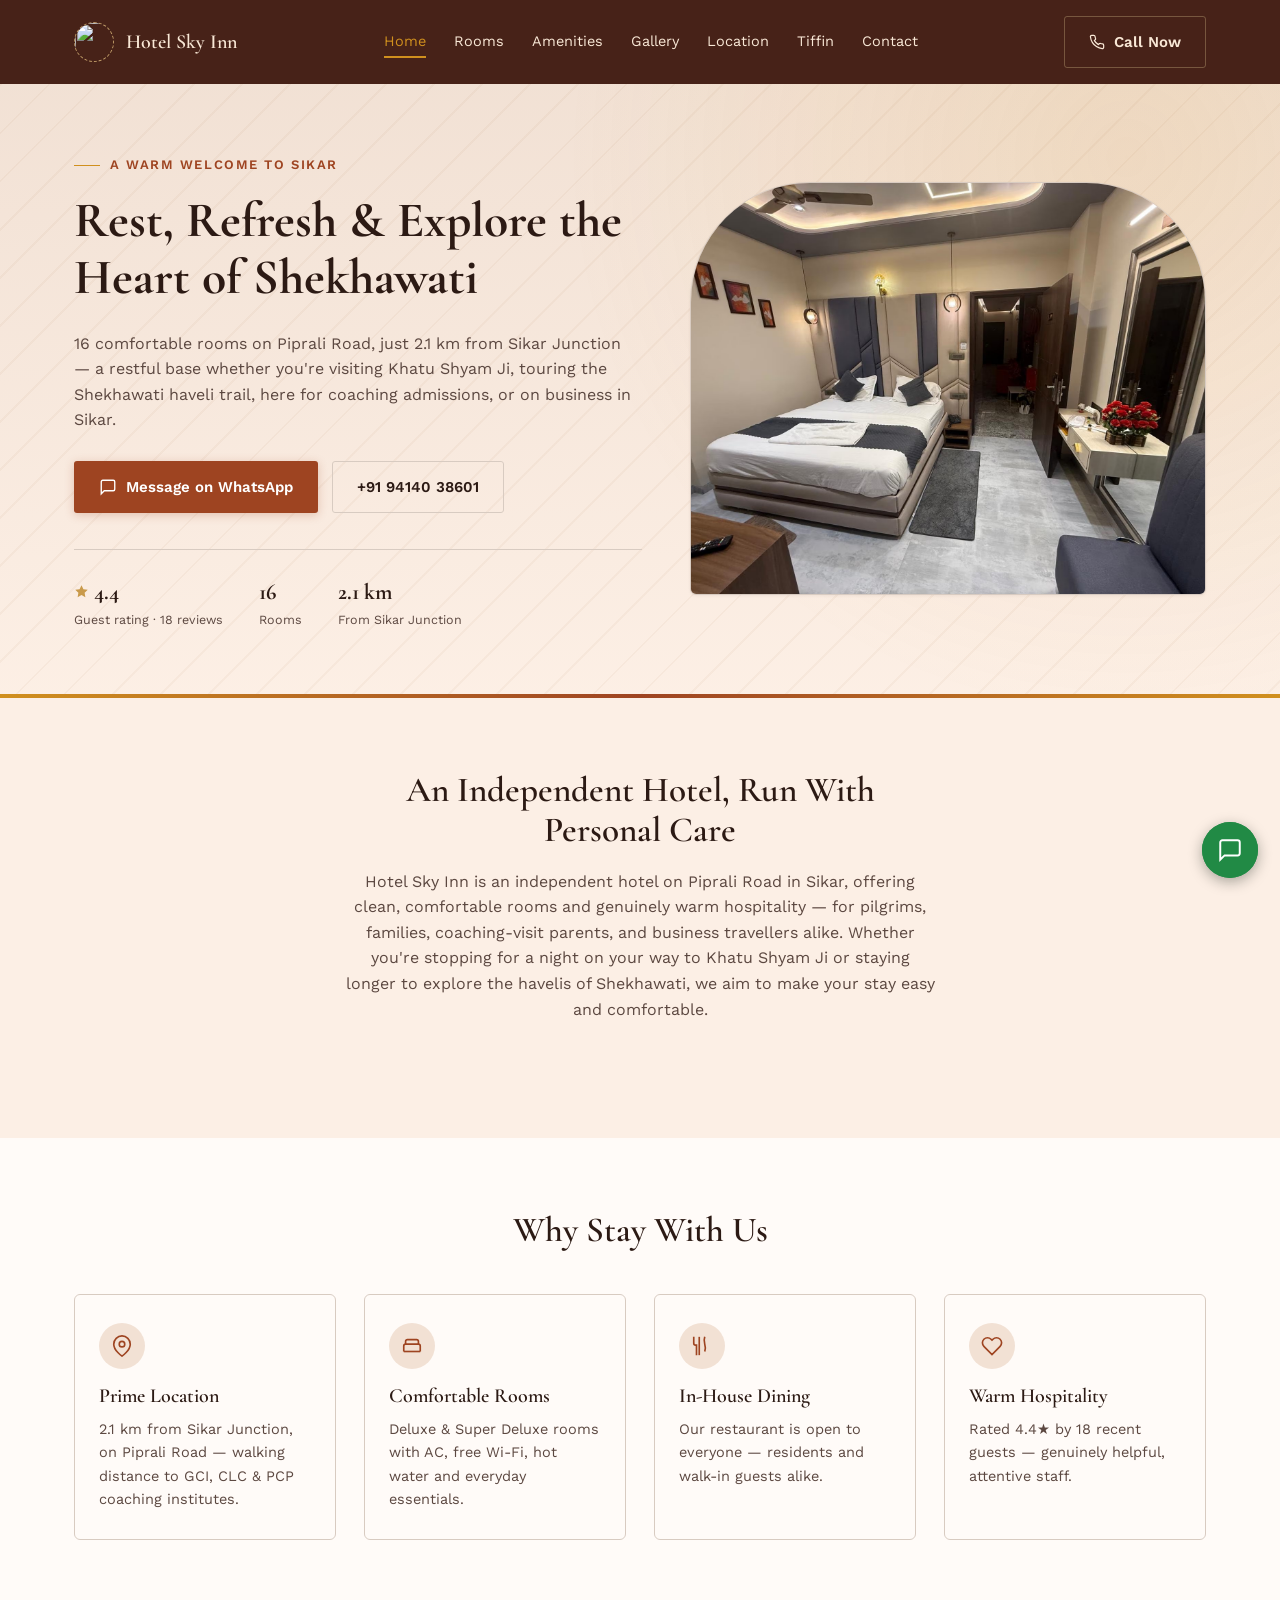
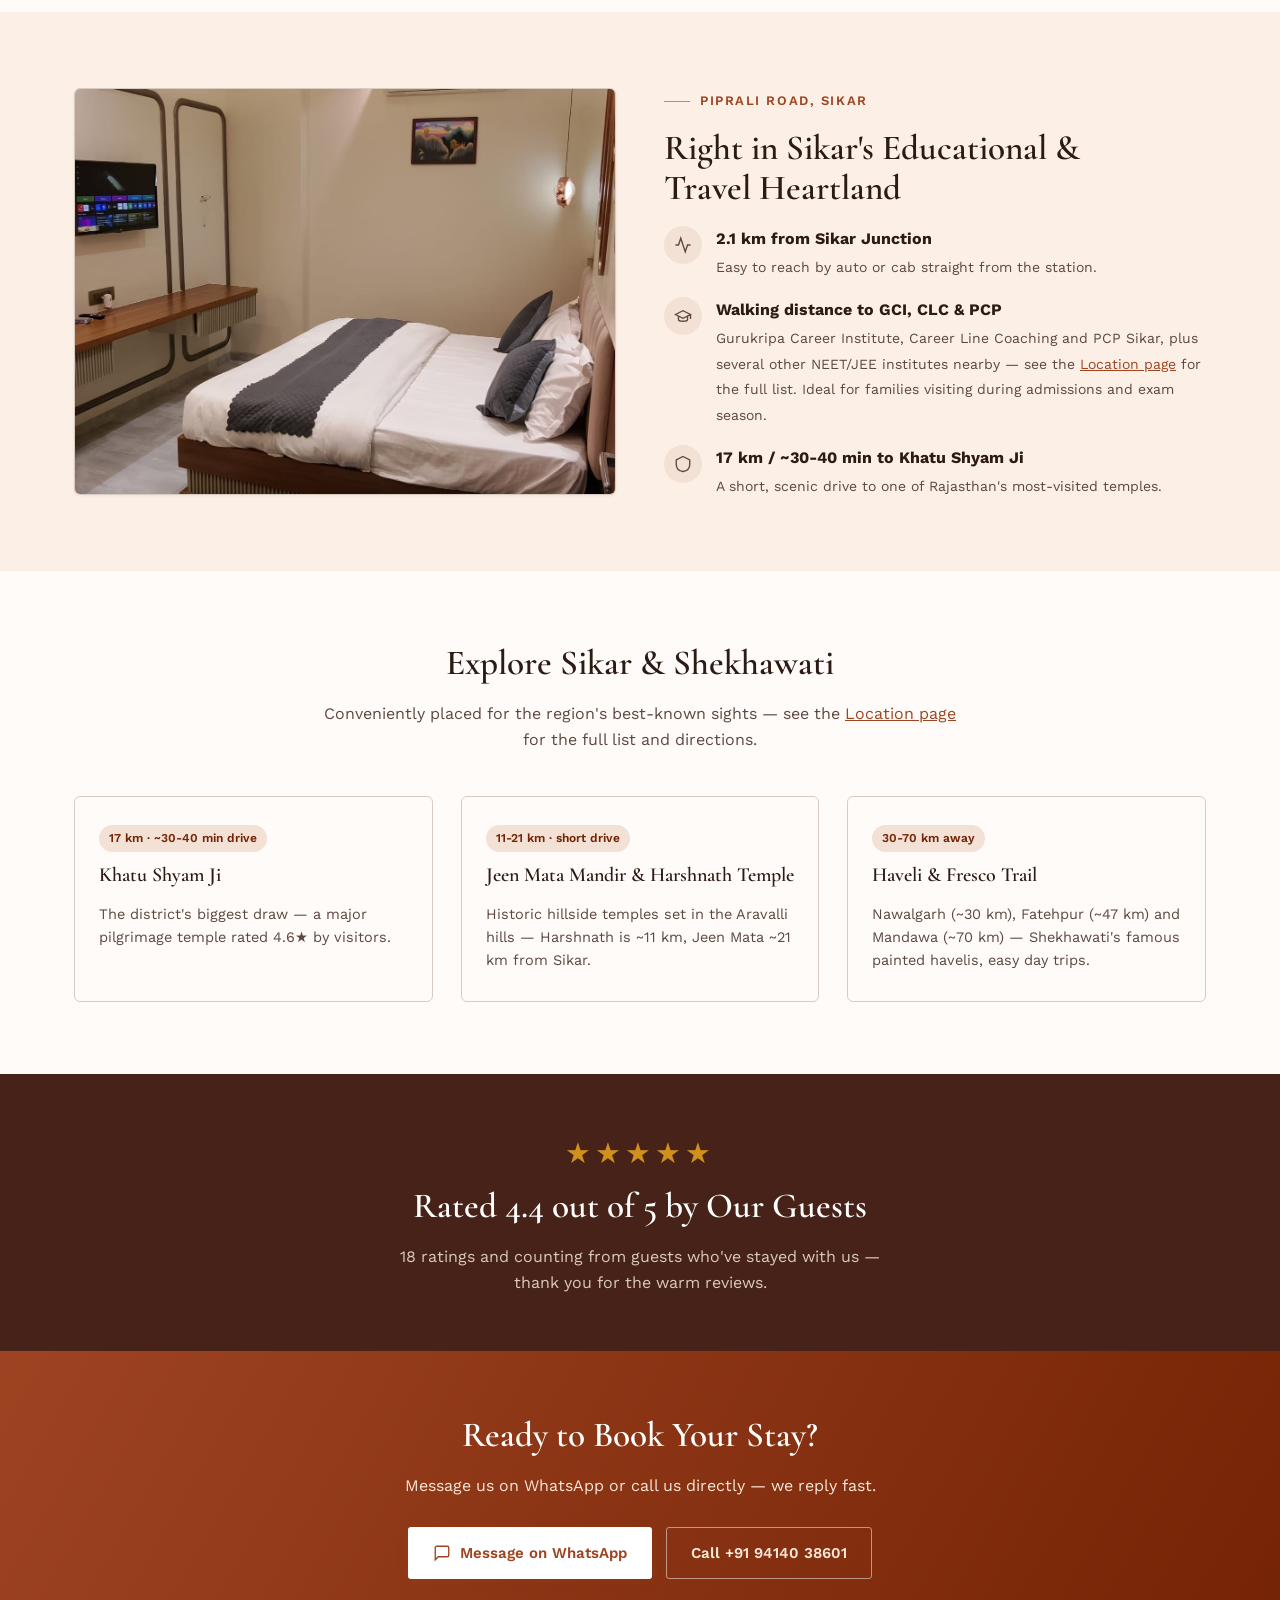
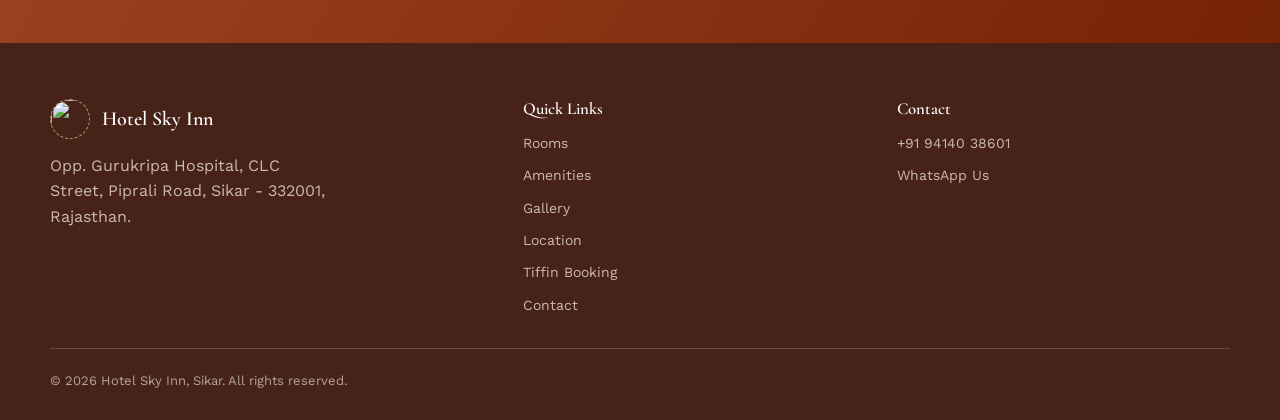
==== commit 58c90ae6: "Add real logo, update Shagun Thali pricing, delivery option, monthly plan" ====
--- a/index.html
+++ b/index.html
@@ -45,7 +45,7 @@
 <header class="site-header">
   <div class="container nav-bar">
     <a class="brand" href="index.html">
-      <span class="brand-mark" aria-hidden="true">LOGO</span>
+      <img class="brand-mark" src="assets/logo.png" alt="" aria-hidden="true">
       <span class="brand-name">Hotel Sky Inn</span>
     </a>
 
@@ -246,7 +246,7 @@
   <div class="footer-grid">
     <div>
       <div class="footer-brand">
-        <span class="brand-mark" aria-hidden="true">LOGO</span>
+        <img class="brand-mark" src="assets/logo.png" alt="" aria-hidden="true">
         <span class="brand-name">Hotel Sky Inn</span>
       </div>
       <p style="color:inherit; max-width:280px;">Opp. Gurukripa Hospital, CLC Street, Piprali Road, Sikar - 332001, Rajasthan.</p>
--- a/css/style.css
+++ b/css/style.css
@@ -924,737 +924,294 @@
   aspect-ratio: 16/10;
 }
 .contact-map-frame iframe { width: 100%; height: 100%; border: 0; display: block; }
+
 /* =========================================================
-   Hotel Sky Inn — shared stylesheet
-   Direction: Warm Heritage Rajasthan
+   Daily Tiffin Booking
    ========================================================= */
 
-:root {
-  --color-bg: oklch(96% 0.02 60);
-  --color-bg-alt: oklch(92% 0.025 60);
-  --color-surface: oklch(99% 0.006 60);
-  --color-nav: oklch(30% 0.06 35);
-  --color-nav-text: oklch(94% 0.03 70);
-  --color-accent: oklch(50% 0.13 40);
-  --color-accent-dark: oklch(38% 0.12 38);
-  --color-gold: oklch(70% 0.14 75);
-  --color-gold-dark: oklch(55% 0.13 70);
-  --color-text: oklch(24% 0.03 40);
-  --color-text-muted: oklch(42% 0.03 40);
-  --color-border: oklch(85% 0.02 60);
-
-  --font-heading: 'Cormorant Garamond', Georgia, 'Times New Roman', serif;
-  --font-body: 'Work Sans', system-ui, -apple-system, 'Segoe UI', sans-serif;
-
-  --max-width: 1180px;
-  --radius: 6px;
-}
-
-* { box-sizing: border-box; }
-
-html { scroll-behavior: smooth; }
-
-body {
-  margin: 0;
-  font-family: var(--font-body);
+body.has-sticky-checkout { padding-bottom: 84px; }
+body.has-sticky-checkout .whatsapp-float { bottom: 96px; }
+
+.tiffin-closed-note {
+  background: oklch(94% 0.03 75);
+  border: 1px solid var(--color-gold);
+  border-radius: var(--radius);
+  padding: 12px 16px;
+  font-size: 14px;
+  margin-bottom: 20px;
+}
+
+.tiffin-layout {
+  display: grid;
+  grid-template-columns: 1fr;
+  gap: 24px;
+}
+@media (min-width: 900px) {
+  .tiffin-layout { grid-template-columns: 1.7fr 1fr; align-items: start; }
+}
+
+.tiffin-main { display: flex; flex-direction: column; gap: 20px; min-width: 0; }
+
+.tiffin-card {
+  background: var(--color-surface);
+  border: 1px solid var(--color-border);
+  border-radius: 14px;
+  padding: 22px 20px;
+  box-shadow: 0 2px 14px oklch(30% 0.04 40 / 0.06);
+}
+.tiffin-card h2 { margin: 0 0 6px; font-size: 21px; }
+.tiffin-card-head { display: flex; align-items: baseline; justify-content: space-between; gap: 12px; flex-wrap: wrap; }
+.tiffin-core-price { font-weight: 600; color: var(--color-accent); font-family: var(--font-body); font-size: 14.5px; }
+.tiffin-core-desc { color: var(--color-text-muted); font-size: 14px; margin: 4px 0 18px; }
+
+/* ---- Weekly day strip ---- */
+.tiffin-day-strip {
+  display: flex;
+  gap: 12px;
+  overflow-x: auto;
+  scroll-snap-type: x proximity;
+  padding: 4px 4px 12px;
+  margin: 0 -4px;
+  -webkit-overflow-scrolling: touch;
+}
+.tiffin-day-strip::-webkit-scrollbar { height: 6px; }
+.tiffin-day-strip::-webkit-scrollbar-thumb { background: var(--color-border); border-radius: 4px; }
+
+.tiffin-day-card {
+  scroll-snap-align: start;
+  flex: 0 0 172px;
+  position: relative;
+  background: var(--color-bg);
+  border: 1.5px solid var(--color-border);
+  border-radius: 12px;
+  padding: 14px 12px;
+  transition: border-color .2s ease, box-shadow .2s ease, transform .2s ease;
+}
+.tiffin-day-card.is-today { border-color: var(--color-gold); }
+.tiffin-day-card.is-selected {
+  border-color: var(--color-accent);
+  box-shadow: 0 6px 18px oklch(50% 0.13 40 / 0.16);
+  transform: translateY(-2px);
+}
+.tiffin-day-card.is-past { opacity: 0.5; }
+
+.tiffin-day-head { display: flex; align-items: center; gap: 6px; margin-bottom: 8px; flex-wrap: wrap; }
+.tiffin-day-name { font-family: var(--font-heading); font-weight: 700; font-size: 17px; }
+.tiffin-day-date { font-size: 12px; color: var(--color-text-muted); }
+.tiffin-today-badge {
+  margin-left: auto;
+  background: var(--color-gold);
+  color: oklch(22% 0.04 40);
+  font-size: 10px;
+  font-weight: 700;
+  text-transform: uppercase;
+  letter-spacing: .04em;
+  border-radius: 999px;
+  padding: 2px 8px;
+}
+.tiffin-day-dal { font-size: 13px; color: var(--color-text-muted); margin: 0 0 10px; }
+
+.tiffin-curry-choices { display: flex; flex-direction: column; gap: 6px; }
+.curry-choice {
+  display: flex;
+  align-items: center;
+  gap: 7px;
+  width: 100%;
+  text-align: left;
+  background: var(--color-surface);
+  border: 1.5px solid var(--color-border);
+  border-radius: 8px;
+  padding: 7px 9px;
+  font: inherit;
+  font-size: 12.5px;
   color: var(--color-text);
-  background: var(--color-bg);
-  line-height: 1.6;
-}
-
-img { max-width: 100%; display: block; }
-
-h1, h2, h3 {
-  font-family: var(--font-heading);
+  cursor: pointer;
+  transition: border-color .15s ease, background .15s ease, transform .1s ease;
+}
+.curry-choice:hover:not(:disabled) { border-color: var(--color-accent); }
+.curry-choice:active:not(:disabled) { transform: scale(.97); }
+.curry-choice:disabled { cursor: not-allowed; opacity: .6; }
+.curry-choice.is-active {
+  background: var(--color-accent);
+  border-color: var(--color-accent);
+  color: #fff;
+}
+.curry-letter {
+  flex-shrink: 0;
+  width: 18px;
+  height: 18px;
+  display: inline-flex;
+  align-items: center;
+  justify-content: center;
+  border-radius: 50%;
+  background: var(--color-border);
+  font-size: 10.5px;
+  font-weight: 700;
+}
+.curry-choice.is-active .curry-letter { background: rgba(255,255,255,.25); color: #fff; }
+
+.tiffin-past-tag {
+  position: absolute;
+  top: 10px;
+  right: 10px;
+  font-size: 10px;
+  text-transform: uppercase;
+  letter-spacing: .04em;
+  color: var(--color-text-muted);
+}
+
+.tiffin-summary-line {
+  font-size: 14.5px;
+  color: var(--color-text-muted);
+  border-top: 1px dashed var(--color-border);
+  padding-top: 14px;
+  margin: 4px 0 0;
+}
+.tiffin-summary-line.is-set { color: var(--color-text); }
+
+/* ---- Early bird banner ---- */
+.early-bird-banner {
+  display: flex;
+  align-items: center;
+  gap: 10px;
+  background: linear-gradient(100deg, var(--color-gold), oklch(78% 0.12 80));
+  color: oklch(24% 0.05 50);
+  border-radius: 10px;
+  padding: 11px 14px;
+  font-size: 13.5px;
   font-weight: 600;
-  line-height: 1.15;
-  margin: 0 0 0.5em;
-  text-wrap: pretty;
-}
-
-h1 { font-size: clamp(2.1rem, 4.2vw, 3.1rem); font-weight: 700; }
-h2 { font-size: clamp(1.6rem, 3vw, 2.2rem); }
-h3 { font-size: 1.25rem; }
-
-p { margin: 0 0 1em; color: var(--color-text-muted); }
-
-a { color: var(--color-accent); }
-a:hover { color: var(--color-accent-dark); }
-
-.skip-link {
+  margin-bottom: 16px;
+  flex-wrap: wrap;
+}
+.early-bird-banner.is-late { background: var(--color-bg-alt); color: var(--color-text-muted); }
+.early-bird-countdown {
+  margin-left: auto;
+  background: rgba(255,255,255,.5);
+  border-radius: 999px;
+  padding: 3px 10px;
+  font-size: 12px;
+  white-space: nowrap;
+}
+
+/* ---- Upgrade rows ---- */
+.tiffin-upgrade-row {
+  display: flex;
+  align-items: center;
+  justify-content: space-between;
+  gap: 14px;
+  padding: 14px 0;
+  border-top: 1px solid var(--color-border);
+}
+.tiffin-upgrade-row:first-of-type { border-top: 0; padding-top: 0; }
+.tiffin-upgrade-info { display: flex; gap: 12px; align-items: flex-start; }
+.tiffin-upgrade-emoji { font-size: 26px; line-height: 1; }
+.tiffin-upgrade-info h3 { margin: 0 0 3px; font-size: 16px; font-family: var(--font-body); font-weight: 600; }
+.tiffin-upgrade-info p { margin: 0; font-size: 13.5px; color: var(--color-text-muted); }
+.tiffin-upgrade-price { font-weight: 700; color: var(--color-accent); }
+.tiffin-upgrade-price.is-discounted { color: oklch(50% 0.14 145); }
+
+/* ---- iOS-style toggle switch ---- */
+.tiffin-switch { position: relative; display: inline-block; width: 46px; height: 27px; flex-shrink: 0; cursor: pointer; }
+.tiffin-switch input { position: absolute; opacity: 0; width: 100%; height: 100%; margin: 0; cursor: pointer; }
+.tiffin-switch-track {
+  position: absolute; inset: 0;
+  background: var(--color-border);
+  border-radius: 999px;
+  transition: background .2s ease;
+  pointer-events: none;
+}
+.tiffin-switch-track::before {
+  content: '';
   position: absolute;
-  left: -999px;
-  top: 0;
+  width: 21px; height: 21px;
+  left: 3px; top: 3px;
+  background: #fff;
+  border-radius: 50%;
+  box-shadow: 0 1px 3px rgba(0,0,0,.3);
+  transition: transform .2s ease;
+}
+.tiffin-switch input:checked + .tiffin-switch-track { background: var(--color-accent); }
+.tiffin-switch input:checked + .tiffin-switch-track::before { transform: translateX(19px); }
+.tiffin-switch input:focus-visible + .tiffin-switch-track { outline: 2px solid var(--color-accent); outline-offset: 2px; }
+
+/* ---- Collection form ---- */
+.tiffin-card .form-field { margin-bottom: 16px; }
+.tiffin-card .form-field:last-child { margin-bottom: 0; }
+.tiffin-card select {
+  width: 100%;
+  padding: 12px 14px;
+  border: 1px solid var(--color-border);
+  border-radius: var(--radius);
+  font: inherit;
+  font-size: 15px;
+  background: var(--color-surface);
+  color: var(--color-text);
+}
+.tiffin-card select:focus { outline: 2px solid var(--color-accent); outline-offset: 1px; }
+.form-hint { display: block; font-size: 12.5px; color: oklch(52% 0.18 30); margin-top: 5px; }
+
+.tiffin-success-note {
+  background: oklch(95% 0.05 145);
+  border: 1px solid oklch(70% 0.12 145);
+  border-radius: var(--radius);
+  padding: 14px 16px;
+  font-size: 14.5px;
+  color: oklch(30% 0.08 145);
+}
+
+/* ---- Order summary card (desktop sidebar) ---- */
+.tiffin-summary-card {
   background: var(--color-nav);
   color: var(--color-nav-text);
+  border-radius: 14px;
+  padding: 22px 20px;
+  position: sticky;
+  top: 90px;
+}
+.tiffin-summary-card h2 { margin: 0 0 14px; font-size: 19px; color: #fff; }
+.tiffin-breakdown { list-style: none; margin: 0 0 14px; padding: 0; display: flex; flex-direction: column; gap: 9px; }
+.tiffin-breakdown li { display: flex; justify-content: space-between; font-size: 14px; opacity: .9; }
+.tiffin-total-row {
+  display: flex;
+  justify-content: space-between;
+  align-items: baseline;
+  font-size: 21px;
+  font-weight: 700;
+  font-family: var(--font-heading);
+  border-top: 1px solid rgba(255,255,255,.2);
+  padding-top: 14px;
+  color: var(--color-gold);
+}
+.tiffin-summary-note { font-size: 12.5px; opacity: .75; margin: 12px 0 0; }
+
+/* ---- Sticky checkout bar ---- */
+.tiffin-sticky-bar {
+  position: fixed;
+  left: 0; right: 0; bottom: 0;
+  z-index: 40;
+  background: var(--color-surface);
+  border-top: 1px solid var(--color-border);
+  box-shadow: 0 -6px 20px oklch(30% 0.04 40 / 0.12);
+}
+.tiffin-sticky-inner {
+  display: flex;
+  align-items: center;
+  justify-content: space-between;
+  gap: 16px;
   padding: 12px 20px;
-  z-index: 100;
-}
-.skip-link:focus { left: 0; }
-
-.container {
-  max-width: var(--max-width);
-  margin: 0 auto;
-  padding: 0 24px;
-}
-
-/* ---------- Buttons ---------- */
-.btn {
-  display: inline-flex;
-  align-items: center;
-  gap: 9px;
-  padding: 13px 24px;
-  border-radius: 3px;
-  font-size: 15px;
-  font-weight: 600;
-  font-family: var(--font-body);
-  text-decoration: none;
-  border: 1.5px solid transparent;
-  cursor: pointer;
-  transition: opacity .15s ease, transform .15s ease;
-  min-height: 44px;
-}
-.btn:hover { opacity: .9; }
-.btn svg { flex-shrink: 0; }
-
-.btn-primary { background: var(--color-accent); color: #fff; }
-.btn-primary:hover { color: #fff; opacity: .92; }
-
-.btn-gold { background: var(--color-gold); color: oklch(22% 0.04 40); }
-.btn-gold:hover { color: oklch(22% 0.04 40); opacity: .9; }
-
-.btn-outline {
-  background: transparent;
-  color: var(--color-text);
-  border-color: var(--color-border);
-}
-.btn-outline:hover { color: var(--color-text); border-color: var(--color-accent); }
-
-.btn-outline-light {
-  background: transparent;
-  color: var(--color-nav-text);
-  border-color: oklch(60% 0.06 70 / 0.6);
-}
-.btn-outline-light:hover { color: #fff; border-color: var(--color-gold); }
-
-/* ---------- Header / Nav ---------- */
-.site-header {
-  background: var(--color-nav);
-  color: var(--color-nav-text);
-  position: sticky;
-  top: 0;
-  z-index: 50;
-}
-
-.nav-bar {
-  display: flex;
-  align-items: center;
-  justify-content: space-between;
-  padding: 16px 24px;
-  gap: 20px;
-}
-
-.brand {
-  display: flex;
-  align-items: center;
-  gap: 12px;
-  color: inherit;
-  text-decoration: none;
-}
-
-.brand-mark {
-  width: 40px;
-  height: 40px;
-  border-radius: 50%;
-  border: 1.5px dashed oklch(70% 0.08 75);
-  display: flex;
-  align-items: center;
-  justify-content: center;
-  font-size: 8px;
-  letter-spacing: .05em;
-  color: oklch(80% 0.06 75);
-  flex-shrink: 0;
-}
-
-.brand-name {
-  font-family: var(--font-heading);
-  font-weight: 600;
-  font-size: 1.25rem;
-  color: inherit;
-}
-
-.nav-links {
-  display: flex;
-  gap: 28px;
-  list-style: none;
-  margin: 0;
-  padding: 0;
-  font-size: 14.5px;
-}
-
-.nav-links a {
-  color: var(--color-nav-text);
-  text-decoration: none;
-  padding: 6px 0;
-  border-bottom: 2px solid transparent;
-}
-.nav-links a:hover,
-.nav-links a[aria-current="page"] {
-  color: var(--color-gold);
-  border-bottom-color: var(--color-gold);
-}
-
-.nav-actions { display: flex; align-items: center; gap: 10px; }
-
-.nav-toggle {
-  display: none;
-  background: none;
-  border: none;
-  color: var(--color-nav-text);
-  cursor: pointer;
-  padding: 8px;
-}
-
-@media (max-width: 860px) {
-  .nav-links {
-    position: absolute;
-    top: 100%;
-    left: 0;
-    right: 0;
-    background: var(--color-nav);
-    flex-direction: column;
-    gap: 0;
-    padding: 8px 24px 16px;
-    display: none;
-  }
-  .nav-links.is-open { display: flex; }
-  .nav-links a { display: block; padding: 12px 0; border-bottom: 1px solid oklch(40% 0.05 35); }
-  .nav-toggle { display: block; }
-  .nav-actions .btn-outline-light { display: none; }
-}
-
-/* ---------- Hero ---------- */
-.hero {
-  background: linear-gradient(180deg, var(--color-bg-alt), var(--color-bg));
-  border-bottom: 4px solid;
-  border-image: linear-gradient(90deg, var(--color-gold), var(--color-accent), var(--color-gold)) 1;
-}
-
-.hero-grid {
-  display: grid;
-  grid-template-columns: 1.1fr 1fr;
-  gap: 48px;
-  align-items: center;
-  padding: 64px 24px;
-}
-
-@media (max-width: 900px) {
-  .hero-grid { grid-template-columns: 1fr; padding: 40px 24px; }
-}
-
-.eyebrow {
-  display: inline-block;
-  font-size: 13px;
-  letter-spacing: .12em;
-  text-transform: uppercase;
-  color: var(--color-accent);
-  font-weight: 600;
-  margin-bottom: 16px;
-}
-
-.hero-actions {
-  display: flex;
-  gap: 14px;
-  flex-wrap: wrap;
-  margin: 28px 0 36px;
-}
-
-.stat-row {
-  display: flex;
-  gap: 36px;
-  flex-wrap: wrap;
-  padding-top: 24px;
-  border-top: 1px solid var(--color-border);
-}
-
-.stat-value {
-  display: flex;
-  align-items: center;
-  gap: 5px;
-  font-family: var(--font-heading);
-  font-weight: 700;
-  font-size: 1.4rem;
-}
-
-.stat-label { font-size: 12.5px; color: var(--color-text-muted); }
-
-.img-frame {
-  border-radius: var(--radius);
-  overflow: hidden;
-  border: 1px solid var(--color-border);
-  aspect-ratio: 4 / 3;
-}
-.img-frame img { width: 100%; height: 100%; object-fit: cover; }
-
-/* ---------- Sections ---------- */
-.section { padding: 72px 24px; }
-.section-alt { background: var(--color-surface); }
-.section-header { max-width: 640px; margin: 0 auto 44px; text-align: center; }
-.section-header p { margin: 0; }
-
-.grid-4 {
-  display: grid;
-  grid-template-columns: repeat(4, minmax(0, 1fr));
-  gap: 28px;
-}
-@media (max-width: 960px) { .grid-4 { grid-template-columns: repeat(2, minmax(0,1fr)); } }
-@media (max-width: 560px) { .grid-4 { grid-template-columns: 1fr; } }
-
-.grid-3 {
-  display: grid;
-  grid-template-columns: repeat(3, minmax(0, 1fr));
-  gap: 28px;
-}
-@media (max-width: 860px) { .grid-3 { grid-template-columns: 1fr; } }
-
-.grid-auto {
-  display: grid;
-  grid-template-columns: repeat(auto-fit, minmax(220px, 1fr));
-  gap: 24px;
-}
-
-.amenity-category { margin-bottom: 56px; }
-.amenity-category:last-child { margin-bottom: 0; }
-.amenity-category h2 {
-  font-size: 1.4rem;
-  margin-bottom: 24px;
-  padding-bottom: 12px;
-  border-bottom: 1px solid var(--color-border);
-}
-
-.card {
-  background: var(--color-surface);
-  border: 1px solid var(--color-border);
-  border-radius: var(--radius);
-  padding: 28px 24px;
-}
-
-.card-icon {
-  width: 46px;
-  height: 46px;
-  border-radius: 50%;
-  background: var(--color-bg-alt);
-  color: var(--color-accent);
-  display: flex;
-  align-items: center;
-  justify-content: center;
-  margin-bottom: 16px;
-}
-
-.card h3 { margin-bottom: 10px; }
-.card p { margin: 0; font-size: 14.5px; }
-
-/* location highlight */
-.locate-split {
-  display: grid;
-  grid-template-columns: 1fr 1fr;
-  gap: 48px;
-  align-items: center;
-}
-@media (max-width: 900px) { .locate-split { grid-template-columns: 1fr; } }
-
-.locate-list { list-style: none; margin: 0; padding: 0; display: flex; flex-direction: column; gap: 18px; }
-.locate-list li { display: flex; gap: 14px; align-items: flex-start; }
-.locate-list .card-icon { flex-shrink: 0; margin-bottom: 0; width: 38px; height: 38px; }
-.locate-list strong { display: block; margin-bottom: 2px; }
-.locate-list span { font-size: 14px; color: var(--color-text-muted); }
-
-/* attractions */
-.attraction-card { display: flex; flex-direction: column; gap: 6px; }
-.attraction-dist {
-  display: inline-flex;
-  align-self: flex-start;
-  font-size: 12px;
-  font-weight: 600;
-  color: var(--color-accent-dark);
-  background: var(--color-bg-alt);
-  padding: 4px 10px;
-  border-radius: 20px;
-  margin-bottom: 6px;
-}
-
-/* map + getting-here (Location page) */
-.map-frame {
-  border-radius: var(--radius);
-  overflow: hidden;
-  border: 1px solid var(--color-border);
-  aspect-ratio: 4 / 3;
-}
-.map-frame iframe { width: 100%; height: 100%; border: 0; display: block; }
-
-.distance-list { list-style: none; margin: 0; padding: 0; display: flex; flex-direction: column; gap: 16px; }
-.distance-list li {
-  display: flex;
-  align-items: center;
-  justify-content: space-between;
-  gap: 12px;
-  padding: 14px 16px;
-  background: var(--color-surface);
-  border: 1px solid var(--color-border);
-  border-radius: var(--radius);
-}
-.distance-list strong { font-weight: 600; }
-.distance-list span {
-  font-size: 13px;
-  font-weight: 600;
-  color: var(--color-accent-dark);
-  background: var(--color-bg-alt);
-  padding: 4px 10px;
-  border-radius: 20px;
-  white-space: nowrap;
-}
-
-/* contact page */
-.contact-grid {
-  display: grid;
-  grid-template-columns: 1.1fr 0.9fr;
-  gap: 48px;
-  align-items: start;
-}
-@media (max-width: 900px) { .contact-grid { grid-template-columns: 1fr; } }
-
-.contact-form {
-  display: flex;
-  flex-direction: column;
-  gap: 20px;
-  background: var(--color-surface);
-  border: 1px solid var(--color-border);
-  border-radius: var(--radius);
-  padding: 32px;
-}
-.form-row { display: grid; grid-template-columns: 1fr 1fr; gap: 20px; }
-@media (max-width: 560px) { .form-row { grid-template-columns: 1fr; } }
-.form-field { display: flex; flex-direction: column; gap: 6px; }
-.form-field label { font-size: 13.5px; font-weight: 600; }
-.form-field input,
-.form-field textarea {
-  font: inherit;
-  font-size: 15px;
-  padding: 11px 14px;
-  border: 1px solid var(--color-border);
-  border-radius: 8px;
-  background: #fff;
-  color: var(--color-text);
-}
-.form-field input:focus,
-.form-field textarea:focus { outline: 2px solid var(--color-accent); outline-offset: 1px; }
-.form-field textarea { resize: vertical; min-height: 120px; }
-.form-note { font-size: 12.5px; color: var(--color-text-muted); margin: 0; }
-.honeypot-field { position: absolute; left: -9999px; top: -9999px; }
-
-.contact-info-list { list-style: none; margin: 0 0 28px; padding: 0; display: flex; flex-direction: column; gap: 18px; }
-.contact-info-list li { display: flex; gap: 14px; align-items: flex-start; }
-.contact-info-list .card-icon { flex-shrink: 0; margin-bottom: 0; width: 38px; height: 38px; }
-.contact-info-list strong { display: block; margin-bottom: 2px; }
-.contact-info-list span, .contact-info-list a { font-size: 14px; color: var(--color-text-muted); }
-.contact-info-list a { color: var(--color-accent-dark); }
-
-/* trust / rating banner */
-.trust-banner {
-  background: var(--color-nav);
-  color: var(--color-nav-text);
-  text-align: center;
-  padding: 56px 24px;
-}
-.trust-banner .stars { color: var(--color-gold); font-size: 1.8rem; letter-spacing: 4px; margin-bottom: 10px; }
-.trust-banner h2 { color: #fff; }
-.trust-banner p { color: oklch(85% 0.03 70); max-width: 520px; margin: 0 auto; }
-
-/* CTA banner */
-.cta-banner {
-  background: var(--color-accent);
-  color: #fff;
-  text-align: center;
-  padding: 64px 24px;
-}
-.cta-banner h2 { color: #fff; }
-.cta-banner p { color: oklch(94% 0.03 60); }
-.cta-banner .hero-actions { justify-content: center; margin-bottom: 0; }
-.cta-banner .btn-primary { background: #fff; color: var(--color-accent); }
-.cta-banner .btn-outline-light { border-color: oklch(90% 0.02 60 / 0.6); }
-
-/* ---------- Placeholder image util ---------- */
-.ph-img { background: #f1e7d8; }
-
-/* ---------- Footer ---------- */
-.site-footer {
-  background: var(--color-nav);
-  color: oklch(80% 0.03 70);
-  padding: 56px 24px 28px;
-}
-
-.footer-grid {
-  display: grid;
-  grid-template-columns: 1.3fr 1fr 1fr;
-  gap: 40px;
-  max-width: var(--max-width);
-  margin: 0 auto;
-  padding-bottom: 32px;
-  border-bottom: 1px solid oklch(45% 0.05 35);
-}
-@media (max-width: 720px) { .footer-grid { grid-template-columns: 1fr; } }
-
-.footer-grid h3 { color: #fff; font-size: 1.05rem; margin-bottom: 14px; }
-.footer-grid ul { list-style: none; margin: 0; padding: 0; display: flex; flex-direction: column; gap: 10px; font-size: 14px; }
-.footer-grid a { color: oklch(80% 0.03 70); text-decoration: none; }
-.footer-grid a:hover { color: var(--color-gold); }
-.footer-brand { display: flex; align-items: center; gap: 12px; margin-bottom: 14px; }
-.footer-brand .brand-name { color: #fff; }
-
-.footer-bottom {
-  max-width: var(--max-width);
-  margin: 0 auto;
-  padding-top: 22px;
-  font-size: 13px;
-  display: flex;
-  justify-content: space-between;
-  flex-wrap: wrap;
-  gap: 10px;
-  color: oklch(73% 0.03 70);
-}
-
-/* ---------- Page banner (interior pages) ---------- */
-.page-banner {
-  background: linear-gradient(180deg, var(--color-bg-alt), var(--color-bg));
-  border-bottom: 4px solid;
-  border-image: linear-gradient(90deg, var(--color-gold), var(--color-accent), var(--color-gold)) 1;
-  padding: 56px 24px;
-  text-align: center;
-}
-.page-banner .eyebrow { display: block; }
-.page-banner p { max-width: 560px; margin: 0 auto; }
-
-/* ---------- Room cards ---------- */
-.room-list {
-  display: flex;
-  flex-direction: column;
-  gap: 48px;
-}
-
-.room-card {
-  display: grid;
-  grid-template-columns: 1fr 1.2fr;
-  gap: 40px;
-  align-items: center;
-  background: var(--color-surface);
-  border: 1px solid var(--color-border);
-  border-radius: var(--radius);
-  padding: 32px;
-}
-@media (max-width: 860px) {
-  .room-card { grid-template-columns: 1fr; padding: 24px; }
-}
-
-.room-card .img-frame { aspect-ratio: 4/3; }
-
-.spec-list {
-  list-style: none;
-  margin: 0 0 18px;
-  padding: 0;
-  display: flex;
-  flex-wrap: wrap;
-  gap: 10px 20px;
-  font-size: 14px;
+}
+.tiffin-sticky-total { display: flex; flex-direction: column; line-height: 1.25; }
+.tiffin-sticky-label { font-size: 11.5px; text-transform: uppercase; letter-spacing: .04em; color: var(--color-text-muted); }
+.tiffin-sticky-amount { font-size: 21px; font-weight: 700; font-family: var(--font-heading); color: var(--color-accent); }
+
+#confirmBookingBtn:disabled {
+  background: var(--color-border);
   color: var(--color-text-muted);
-}
-.spec-list li { display: flex; align-items: center; gap: 6px; }
-.spec-list svg { color: var(--color-accent); flex-shrink: 0; }
-
-.amenity-chips {
-  list-style: none;
-  margin: 0 0 24px;
-  padding: 0;
-  display: flex;
-  flex-wrap: wrap;
-  gap: 8px;
-}
-.amenity-chips li {
-  font-size: 13px;
-  background: var(--color-bg-alt);
-  color: var(--color-text);
-  padding: 5px 12px;
-  border-radius: 20px;
-}
-
-.rate-block {
-  display: flex;
-  align-items: baseline;
-  gap: 10px;
-  flex-wrap: wrap;
-  margin-bottom: 20px;
-  padding-top: 18px;
-  border-top: 1px solid var(--color-border);
-}
-.rate-amount {
-  font-family: var(--font-heading);
-  font-weight: 700;
-  font-size: 1.5rem;
-  color: var(--color-accent-dark);
-}
-.rate-note { font-size: 12.5px; color: var(--color-text-muted); }
-
-.room-count-note {
-  text-align: center;
-  font-size: 14px;
-  color: var(--color-text-muted);
-  margin-top: -8px;
-}
-
-/* ---------- Gallery ---------- */
-.gallery-grid {
-  display: grid;
-  grid-template-columns: repeat(auto-fill, minmax(240px, 1fr));
-  gap: 18px;
-}
-
-.gallery-item {
-  aspect-ratio: 4 / 3;
-  border-radius: var(--radius);
-  overflow: hidden;
-  border: 1px solid var(--color-border);
-  background: none;
-  padding: 0;
-  cursor: pointer;
-  display: block;
-  width: 100%;
-  position: relative;
-}
-.gallery-item img { width: 100%; height: 100%; object-fit: cover; transition: transform .2s ease; }
-.gallery-item:hover img { transform: scale(1.04); }
-.gallery-item:focus-visible { outline: 2px solid var(--color-accent); outline-offset: 2px; }
-
-.gallery-caption {
-  position: absolute;
-  left: 0; right: 0; bottom: 0;
-  background: linear-gradient(0deg, oklch(20% 0.03 40 / 0.72), transparent);
-  color: #fff;
-  font-size: 12.5px;
-  padding: 20px 12px 8px;
-  text-align: left;
-}
-
-.lightbox {
-  position: fixed;
-  inset: 0;
-  background: oklch(15% 0.02 40 / 0.92);
-  display: none;
-  align-items: center;
-  justify-content: center;
-  z-index: 200;
-  padding: 24px;
-}
-.lightbox.is-open { display: flex; }
-.lightbox-figure { max-width: 900px; width: 100%; text-align: center; }
-.lightbox-figure img { max-width: 100%; max-height: 70vh; border-radius: var(--radius); background: #f1e7d8; }
-.lightbox-caption { color: oklch(90% 0.02 60); margin-top: 14px; font-size: 14px; }
-
-.lightbox-close, .lightbox-prev, .lightbox-next {
-  position: absolute;
-  background: oklch(25% 0.03 40 / 0.7);
-  color: #fff;
-  border: none;
-  border-radius: 50%;
-  width: 44px;
-  height: 44px;
-  display: flex;
-  align-items: center;
-  justify-content: center;
-  cursor: pointer;
-}
-.lightbox-close { top: 20px; right: 20px; }
-.lightbox-prev { left: 20px; top: 50%; transform: translateY(-50%); }
-.lightbox-next { right: 20px; top: 50%; transform: translateY(-50%); }
-.lightbox-close:hover, .lightbox-prev:hover, .lightbox-next:hover { background: var(--color-accent); }
-
-/* ---------- WhatsApp floating button ---------- */
-.whatsapp-float {
-  position: fixed;
-  bottom: 22px;
-  right: 22px;
-  z-index: 60;
-  background: oklch(56% 0.14 150);
-  color: #fff;
-  width: 56px;
-  height: 56px;
-  border-radius: 50%;
-  display: flex;
-  align-items: center;
-  justify-content: center;
-  box-shadow: 0 4px 14px oklch(20% 0.02 150 / 0.35);
-  text-decoration: none;
-}
-.whatsapp-float:hover { color: #fff; opacity: .92; }
-
-/* ---------- Contact page ---------- */
-.contact-grid {
-  display: grid;
-  grid-template-columns: 1.2fr 1fr;
-  gap: 44px;
-  align-items: start;
-}
-@media (max-width: 900px) { .contact-grid { grid-template-columns: 1fr; } }
-
-.contact-form { display: flex; flex-direction: column; gap: 18px; }
-.form-field { display: flex; flex-direction: column; gap: 6px; }
-.form-field label { font-size: 14px; font-weight: 600; }
-.form-field input,
-.form-field textarea {
-  font: inherit;
-  color: var(--color-text);
-  background: var(--color-surface);
-  border: 1px solid var(--color-border);
-  border-radius: var(--radius);
-  padding: 12px 14px;
-}
-.form-field input:focus,
-.form-field textarea:focus {
-  outline: 2px solid var(--color-accent);
-  outline-offset: 1px;
-}
-.form-field textarea { resize: vertical; min-height: 120px; }
-.form-note { font-size: 13px; color: var(--color-text-muted); margin: -6px 0 0; }
-
-/* honeypot: hidden from real visitors, visible to most bots that auto-fill every field */
-.hp-field { position: absolute; left: -9999px; top: -9999px; }
-
-.form-status {
-  display: none;
-  padding: 14px 16px;
-  border-radius: var(--radius);
-  font-size: 14.5px;
-}
-.form-status.is-visible { display: block; }
-.form-status.is-success { background: oklch(93% 0.05 150); color: oklch(30% 0.08 150); }
-.form-status.is-error { background: oklch(93% 0.05 30); color: oklch(35% 0.1 30); }
-
-.contact-info-panel {
-  background: var(--color-surface);
-  border: 1px solid var(--color-border);
-  border-radius: var(--radius);
-  padding: 28px 24px;
-}
-.contact-info-list { list-style: none; margin: 20px 0 0; padding: 0; display: flex; flex-direction: column; gap: 18px; }
-.contact-info-list li { display: flex; gap: 14px; align-items: flex-start; }
-.contact-info-list .card-icon { flex-shrink: 0; margin-bottom: 0; width: 38px; height: 38px; }
-.contact-info-list strong { display: block; margin-bottom: 2px; }
-.contact-info-list span { font-size: 14px; color: var(--color-text-muted); }
-.contact-info-list a { text-decoration: none; }
-
-.contact-map-frame {
-  margin-top: 20px;
-  border-radius: var(--radius);
-  overflow: hidden;
-  border: 1px solid var(--color-border);
-  aspect-ratio: 16/10;
-}
-.contact-map-frame iframe { width: 100%; height: 100%; border: 0; display: block; }
+  box-shadow: none;
+  cursor: not-allowed;
+}
+#confirmBookingBtn:disabled:hover { background: var(--color-border); }
+
+@media (min-width: 900px) {
+  .tiffin-sticky-inner { max-width: var(--max-width); }
+}
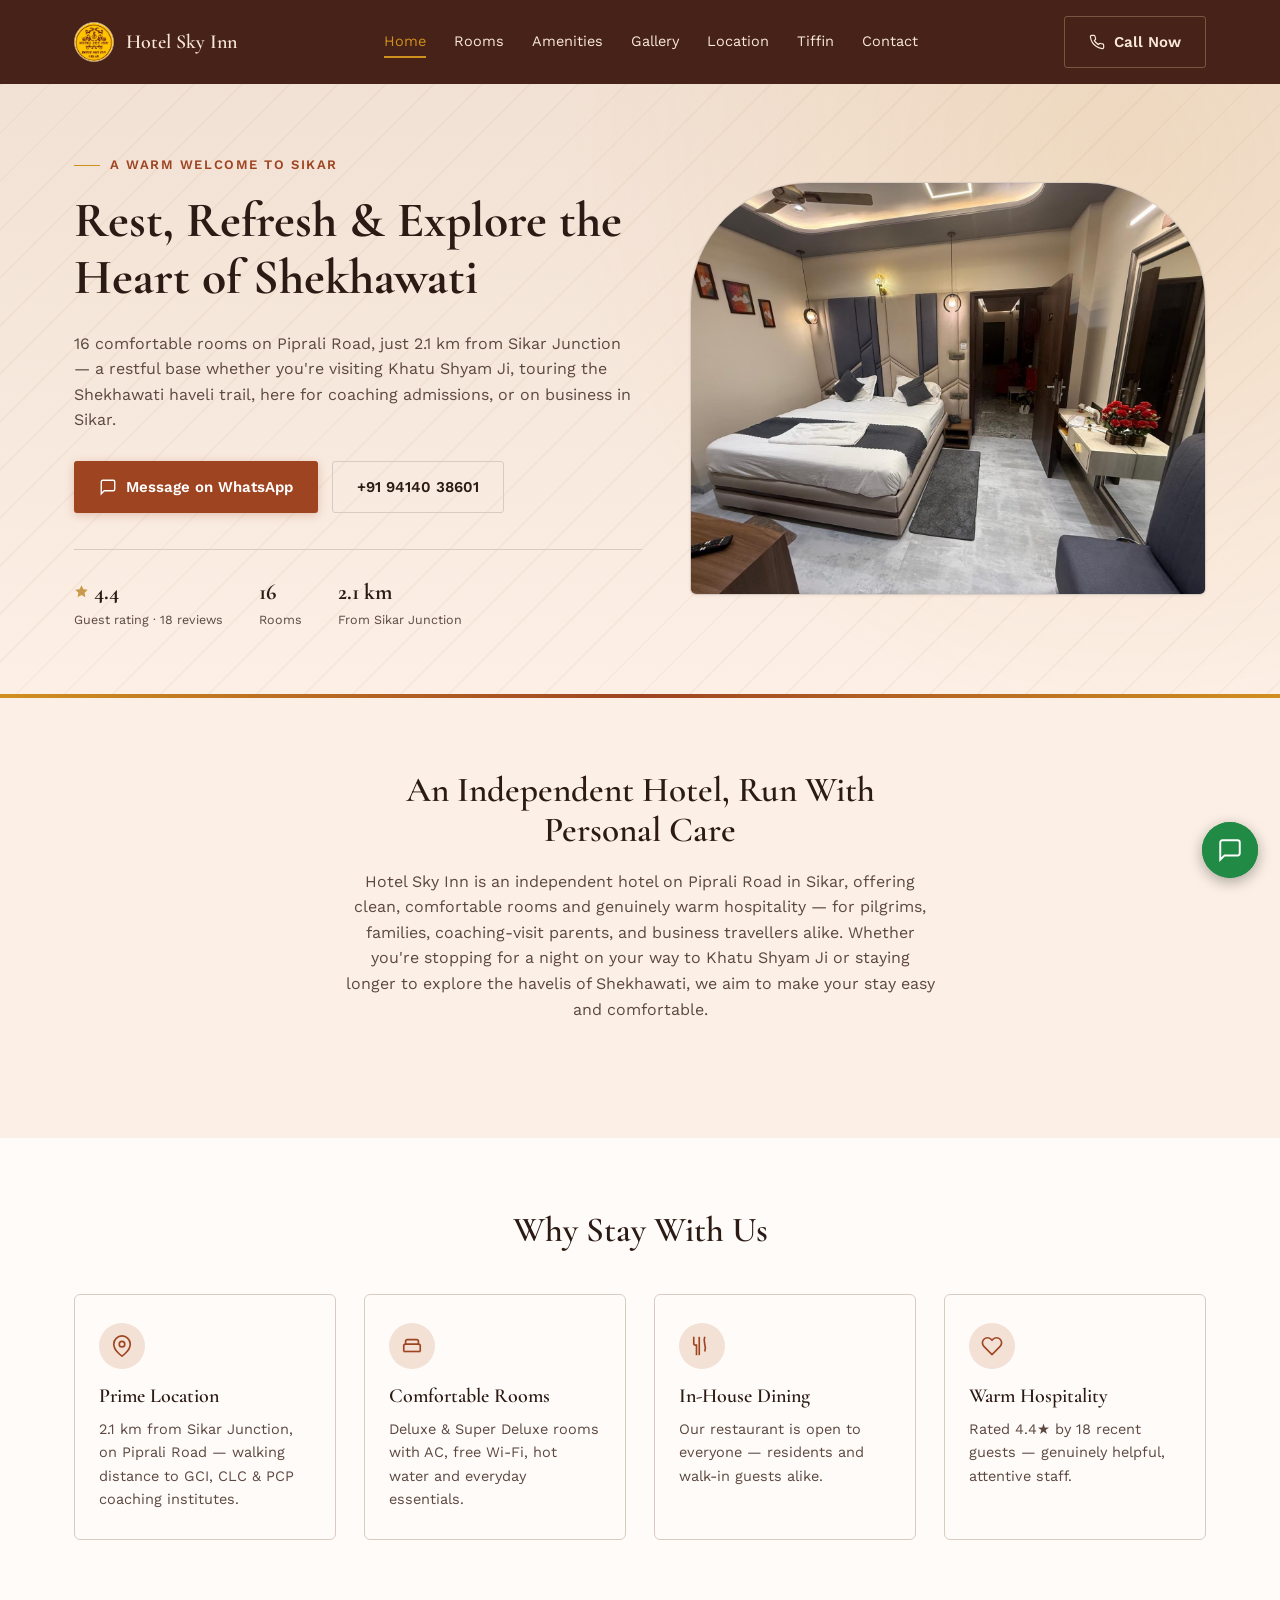
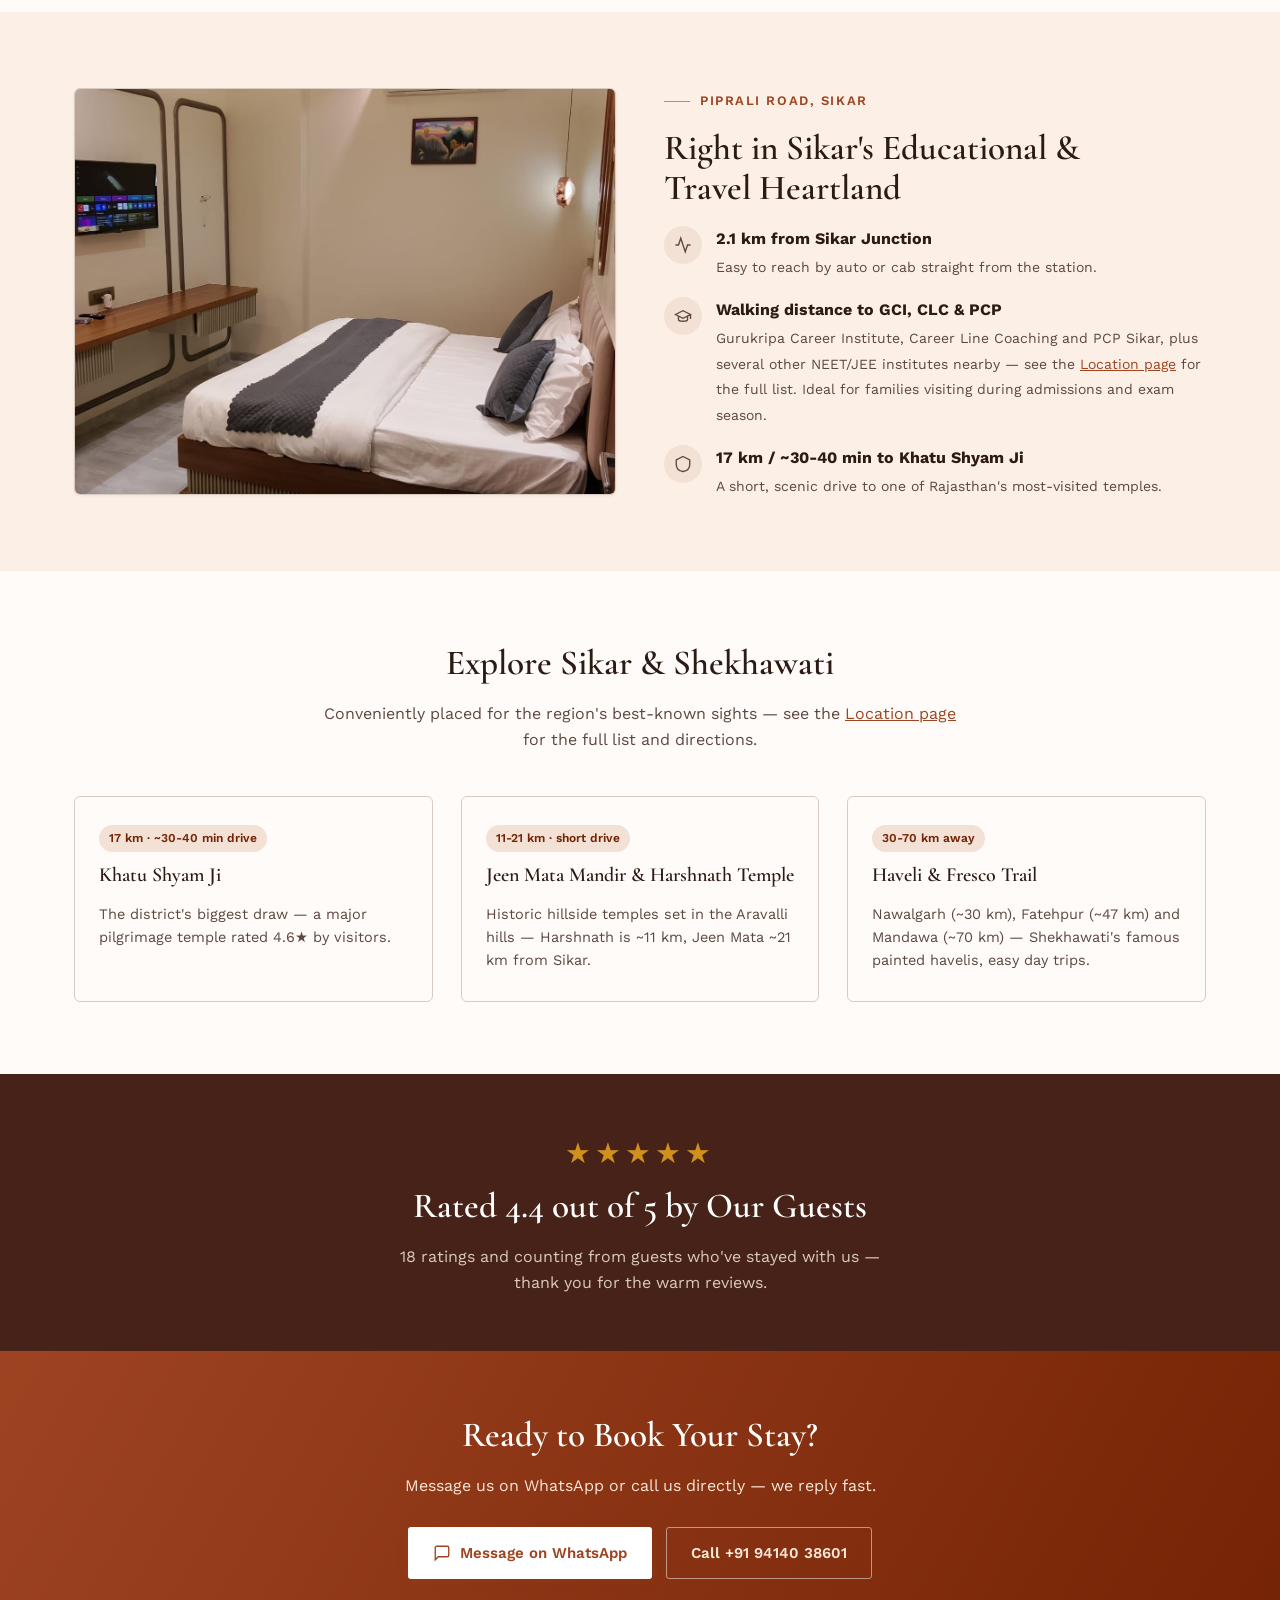
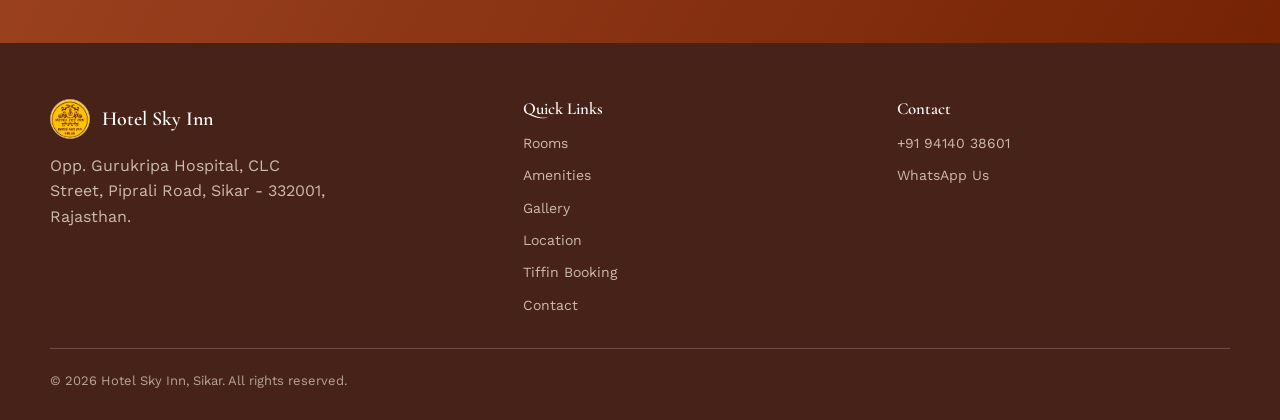
==== commit 6a865cbd: "Full-site improvement pass: real backend via Netlify Forms, SEO, a11y, and bug fixes - Wire Contact " ====
--- a/index.html
+++ b/index.html
@@ -11,7 +11,17 @@
 <meta property="og:description" content="16 comfortable AC rooms on Piprali Road, Sikar. Rated 4.4★ by guests. Near Sikar Junction, GCI/CLC/PCP coaching institutes, and Khatu Shyam Ji.">
 <meta property="og:image" content="https://hotel-sky-inn.netlify.app/assets/images/rooms/room-blue-headboard-roses-13.jpg">
 <meta property="og:url" content="https://hotel-sky-inn.netlify.app/">
-<link rel="icon" type="image/svg+xml" href="assets/favicon.svg">
+<meta property="og:locale" content="en_IN">
+<meta property="og:site_name" content="Hotel Sky Inn">
+<meta name="twitter:card" content="summary_large_image">
+<meta name="twitter:title" content="Hotel Sky Inn — Comfortable Stay in Sikar, Rajasthan">
+<meta name="twitter:description" content="16 comfortable AC rooms on Piprali Road, Sikar. Rated 4.4★ by guests. Near Sikar Junction, GCI/CLC/PCP coaching institutes, and Khatu Shyam Ji.">
+<meta name="twitter:image" content="https://hotel-sky-inn.netlify.app/assets/images/rooms/room-blue-headboard-roses-13.jpg">
+<link rel="icon" href="assets/favicon.ico" sizes="any">
+<link rel="icon" href="assets/favicon-32x32.png" type="image/png" sizes="32x32">
+<link rel="icon" href="assets/favicon-16x16.png" type="image/png" sizes="16x16">
+<link rel="apple-touch-icon" href="assets/apple-touch-icon.png">
+<link rel="manifest" href="assets/site.webmanifest">
 <link rel="preconnect" href="https://fonts.googleapis.com">
 <link rel="preconnect" href="https://fonts.gstatic.com" crossorigin>
 <link href="https://fonts.googleapis.com/css2?family=Cormorant+Garamond:wght@600;700&family=Work+Sans:wght@400;500;600&display=swap" rel="stylesheet">
@@ -22,6 +32,13 @@
   "@context": "https://schema.org",
   "@type": "Hotel",
   "name": "Hotel Sky Inn",
+  "url": "https://hotel-sky-inn.netlify.app/",
+  "image": [
+    "https://hotel-sky-inn.netlify.app/assets/images/rooms/room-blue-headboard-roses-13.jpg",
+    "https://hotel-sky-inn.netlify.app/assets/images/rooms/room-wide-angle-07.jpg",
+    "https://hotel-sky-inn.netlify.app/assets/images/rooms/room-cream-suite-01.jpg"
+  ],
+  "logo": "https://hotel-sky-inn.netlify.app/assets/logo.png",
   "address": {
     "@type": "PostalAddress",
     "streetAddress": "Opp. Gurukripa Hospital, CLC Street, Piprali Road",
@@ -30,7 +47,26 @@
     "addressRegion": "Rajasthan",
     "addressCountry": "IN"
   },
+  "geo": {
+    "@type": "GeoCoordinates",
+    "latitude": 27.6094,
+    "longitude": 75.1399
+  },
   "telephone": "+91-94140-38601",
+  "priceRange": "₹2,500 – ₹3,000",
+  "checkinTime": "12:00",
+  "checkoutTime": "11:00",
+  "petsAllowed": false,
+  "amenityFeature": [
+    { "@type": "LocationFeatureSpecification", "name": "Air Conditioning", "value": true },
+    { "@type": "LocationFeatureSpecification", "name": "Free WiFi", "value": true },
+    { "@type": "LocationFeatureSpecification", "name": "24-Hour Front Desk", "value": true },
+    { "@type": "LocationFeatureSpecification", "name": "Restaurant", "value": true },
+    { "@type": "LocationFeatureSpecification", "name": "On-Site Parking", "value": true },
+    { "@type": "LocationFeatureSpecification", "name": "CCTV Surveillance", "value": true },
+    { "@type": "LocationFeatureSpecification", "name": "Power Backup", "value": true },
+    { "@type": "LocationFeatureSpecification", "name": "Laundry Service", "value": true }
+  ],
   "aggregateRating": {
     "@type": "AggregateRating",
     "ratingValue": "4.4",
--- a/css/style.css
+++ b/css/style.css
@@ -194,14 +194,11 @@
   width: 40px;
   height: 40px;
   border-radius: 50%;
-  border: 1.5px dashed oklch(70% 0.08 75);
-  display: flex;
-  align-items: center;
-  justify-content: center;
-  font-size: 8px;
-  letter-spacing: .05em;
-  color: oklch(80% 0.06 75);
+  border: 1.5px solid oklch(70% 0.08 75);
+  object-fit: cover;
+  display: block;
   flex-shrink: 0;
+  background: #fff;
   transition: transform .5s cubic-bezier(.2,.8,.2,1), border-color .3s ease;
 }
 .brand:hover .brand-mark { transform: rotate(180deg); border-color: var(--color-gold); }
@@ -529,6 +526,11 @@
   align-items: start;
 }
 @media (max-width: 900px) { .contact-grid { grid-template-columns: 1fr; } }
+/* The actual grid items are the two bare wrapper <div>s in contact.html, not .contact-form/.contact-info-panel
+   (those are nested one level deeper) — min-width:0 has to go on the wrappers themselves, or their default
+   min-width:auto still lets the nested form/panel's intrinsic size push the single-column track wider than
+   the viewport on mobile. */
+.contact-grid > div { min-width: 0; }
 
 .contact-form {
   display: flex;
@@ -538,6 +540,7 @@
   border: 1px solid var(--color-border);
   border-radius: var(--radius);
   padding: 32px;
+  min-width: 0; /* grid items default to min-width:auto, which lets a wide child (e.g. the submit button) force the single-column grid track — and the page — wider than the viewport on mobile */
 }
 .form-row { display: grid; grid-template-columns: 1fr 1fr; gap: 20px; }
 @media (max-width: 560px) { .form-row { grid-template-columns: 1fr; } }
@@ -908,6 +911,7 @@
   border: 1px solid var(--color-border);
   border-radius: var(--radius);
   padding: 28px 24px;
+  min-width: 0;
 }
 .contact-info-list { list-style: none; margin: 20px 0 0; padding: 0; display: flex; flex-direction: column; gap: 18px; }
 .contact-info-list li { display: flex; gap: 14px; align-items: flex-start; }
@@ -1137,6 +1141,8 @@
 /* ---- Collection form ---- */
 .tiffin-card .form-field { margin-bottom: 16px; }
 .tiffin-card .form-field:last-child { margin-bottom: 0; }
+.tiffin-card .form-row { margin-bottom: 16px; }
+.tiffin-card .form-row .form-field { margin-bottom: 0; }
 .tiffin-card select {
   width: 100%;
   padding: 12px 14px;
@@ -1215,3 +1221,99 @@
 @media (min-width: 900px) {
   .tiffin-sticky-inner { max-width: var(--max-width); }
 }
+
+/* Ensure the hidden attribute always wins over display:flex/grid rules used
+   on the same elements (form-field, form-hint, etc.) elsewhere in this file. */
+[hidden] { display: none !important; }
+
+/* ---- Daily / Monthly mode switch ---- */
+.tiffin-mode-switch {
+  display: flex;
+  gap: 6px;
+  background: var(--color-bg-alt);
+  border: 1px solid var(--color-border);
+  border-radius: 999px;
+  padding: 5px;
+}
+.tiffin-mode-btn {
+  flex: 1;
+  border: none;
+  background: transparent;
+  font: inherit;
+  font-size: 14.5px;
+  font-weight: 600;
+  color: var(--color-text-muted);
+  padding: 10px 14px;
+  border-radius: 999px;
+  cursor: pointer;
+  transition: background .2s ease, color .2s ease, box-shadow .2s ease;
+}
+.tiffin-mode-btn:hover { color: var(--color-text); }
+.tiffin-mode-btn.is-active {
+  background: var(--color-surface);
+  color: var(--color-accent);
+  box-shadow: 0 2px 8px oklch(30% 0.04 40 / 0.12);
+}
+
+/* ---- Pickup / Delivery toggle ---- */
+.tiffin-delivery-toggle {
+  display: flex;
+  gap: 10px;
+  margin-bottom: 18px;
+}
+.tiffin-delivery-option {
+  flex: 1;
+  position: relative;
+  display: block;
+  text-align: center;
+  border: 1.5px solid var(--color-border);
+  border-radius: var(--radius);
+  padding: 12px 10px;
+  font-size: 14px;
+  font-weight: 600;
+  cursor: pointer;
+  transition: border-color .15s ease, background .15s ease, color .15s ease;
+}
+.tiffin-delivery-option input {
+  position: absolute;
+  inset: 0;
+  opacity: 0;
+  margin: 0;
+  cursor: pointer;
+}
+.tiffin-delivery-option:has(input:checked) {
+  border-color: var(--color-accent);
+  background: var(--color-accent);
+  color: #fff;
+}
+.tiffin-delivery-option:has(input:focus-visible) { outline: 2px solid var(--color-accent); outline-offset: 2px; }
+
+/* ---- Monthly plan card ---- */
+.tiffin-monthly-card { border-color: var(--color-gold); }
+.tiffin-monthly-badge {
+  background: oklch(50% 0.14 145);
+  color: #fff;
+  font-size: 12px;
+  font-weight: 700;
+  border-radius: 999px;
+  padding: 4px 12px;
+  white-space: nowrap;
+}
+.tiffin-monthly-price-row {
+  display: flex;
+  align-items: baseline;
+  gap: 12px;
+  flex-wrap: wrap;
+  margin: 16px 0 4px;
+  padding: 14px 16px;
+  background: var(--color-bg);
+  border-radius: 10px;
+}
+.tiffin-monthly-price {
+  font-family: var(--font-heading);
+  font-size: 30px;
+  font-weight: 700;
+  color: var(--color-accent);
+}
+.tiffin-monthly-price small { font-size: 14px; font-weight: 500; color: var(--color-text-muted); }
+.tiffin-monthly-compare { font-size: 13px; color: var(--color-text-muted); text-decoration: line-through; }
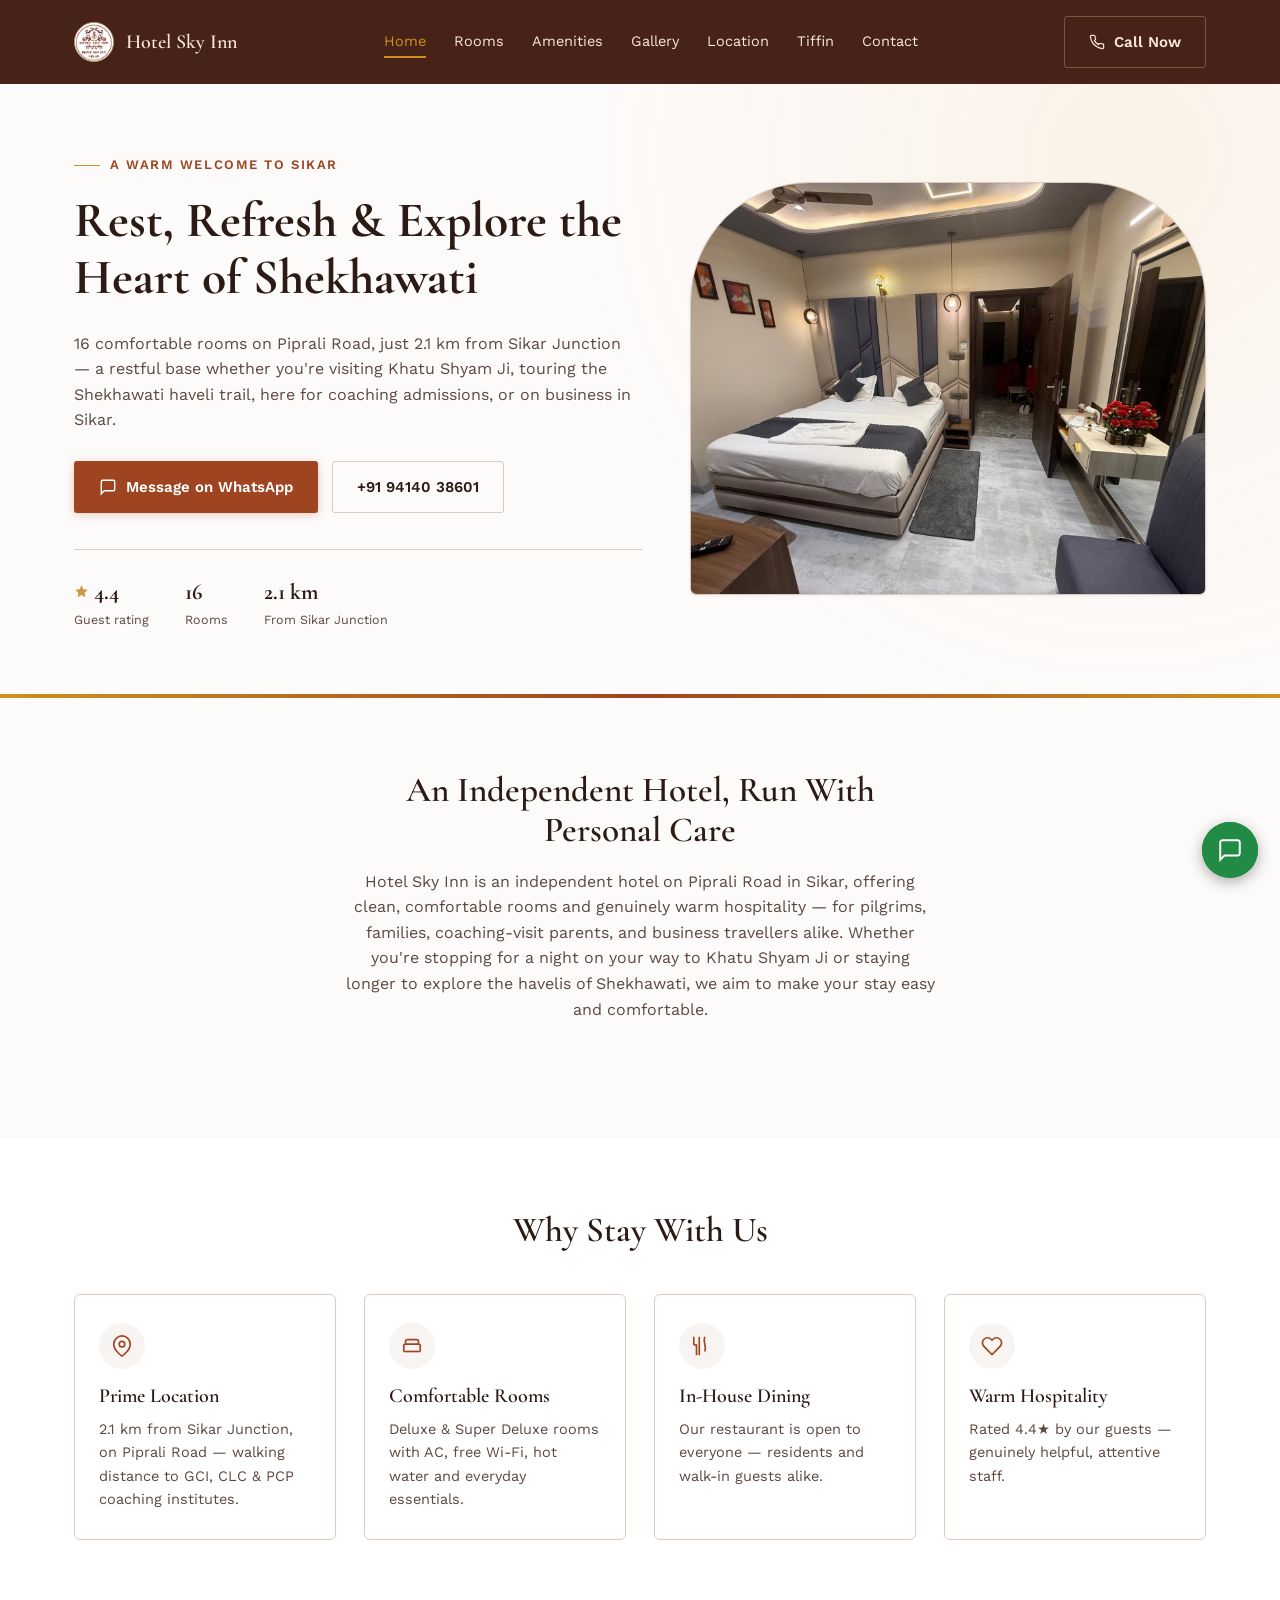
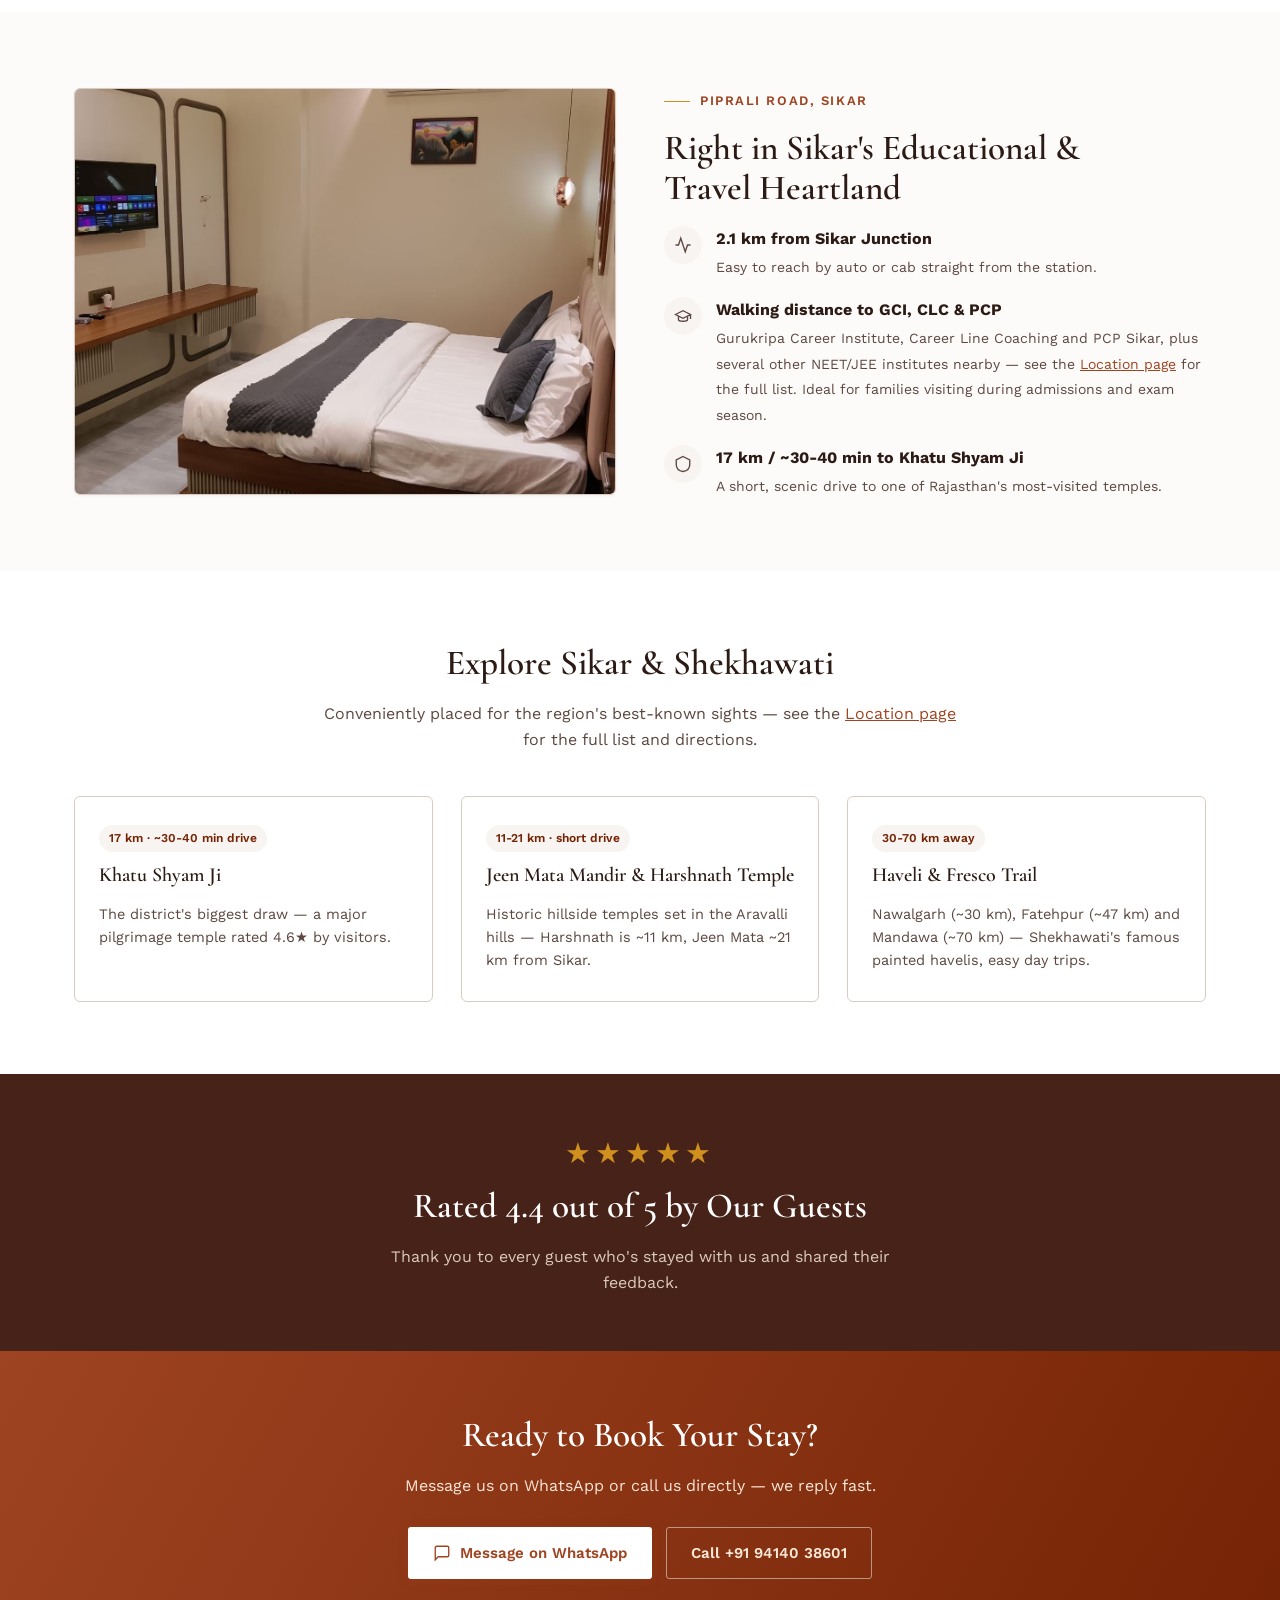
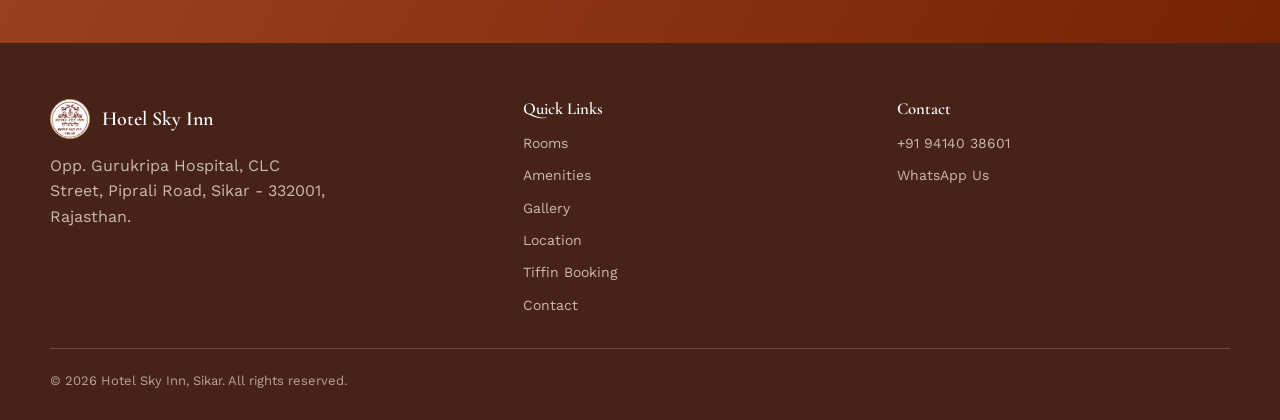
==== commit ec90d4ab: "Recolor logo/favicons from yellow to white, remove hero watermark pattern, drop review-count mention" ====
--- a/index.html
+++ b/index.html
@@ -132,7 +132,7 @@
               <svg width="15" height="15" viewBox="0 0 24 24" fill="#c99a4b" stroke="none"><path d="M12 2l3.09 6.26L22 9.27l-5 4.87 1.18 6.88L12 17.77l-6.18 3.25L7 14.14 2 9.27l6.91-1.01z"/></svg>
               4.4
             </div>
-            <div class="stat-label">Guest rating · 18 reviews</div>
+            <div class="stat-label">Guest rating</div>
           </div>
           <div>
             <div class="stat-value">16</div>
@@ -192,7 +192,7 @@
             <svg width="22" height="22" viewBox="0 0 24 24" fill="none" stroke="currentColor" stroke-width="1.8"><path d="M20.84 4.61a5.5 5.5 0 0 0-7.78 0L12 5.67l-1.06-1.06a5.5 5.5 0 0 0-7.78 7.78l1.06 1.06L12 21.23l7.78-7.78 1.06-1.06a5.5 5.5 0 0 0 0-7.78z"/></svg>
           </div>
           <h3>Warm Hospitality</h3>
-          <p>Rated 4.4★ by 18 recent guests — genuinely helpful, attentive staff.</p>
+          <p>Rated 4.4★ by our guests — genuinely helpful, attentive staff.</p>
         </div>
       </div>
     </div>
@@ -257,7 +257,7 @@
     <div class="container reveal">
       <div class="stars" aria-hidden="true"><span>★</span><span>★</span><span>★</span><span>★</span><span>★</span></div>
       <h2>Rated 4.4 out of 5 by Our Guests</h2>
-      <p>18 ratings and counting from guests who've stayed with us — thank you for the warm reviews.</p>
+      <p>Thank you to every guest who's stayed with us and shared their feedback.</p>
     </div>
   </section>
 
--- a/css/style.css
+++ b/css/style.css
@@ -4,9 +4,9 @@
    ========================================================= */
 
 :root {
-  --color-bg: oklch(96% 0.02 60);
-  --color-bg-alt: oklch(92% 0.025 60);
-  --color-surface: oklch(99% 0.006 60);
+  --color-bg: oklch(99% 0.003 60);
+  --color-bg-alt: oklch(97% 0.006 60);
+  --color-surface: oklch(100% 0 0);
   --color-nav: oklch(30% 0.06 35);
   --color-nav-text: oklch(94% 0.03 70);
   --color-accent: oklch(50% 0.13 40);
@@ -286,17 +286,10 @@
   position: relative;
   overflow: hidden;
   background:
-    radial-gradient(circle at 88% 12%, oklch(70% 0.14 75 / 0.12), transparent 45%),
-    linear-gradient(180deg, var(--color-bg-alt), var(--color-bg));
+    radial-gradient(circle at 88% 12%, oklch(70% 0.14 75 / 0.08), transparent 45%),
+    var(--color-bg);
   border-bottom: 4px solid;
   border-image: linear-gradient(90deg, var(--color-gold), var(--color-accent), var(--color-gold)) 1;
-}
-.hero::before {
-  content: "";
-  position: absolute;
-  inset: 0;
-  background-image: repeating-linear-gradient(135deg, oklch(55% 0.1 60 / 0.05) 0 2px, transparent 2px 34px);
-  pointer-events: none;
 }
 
 .hero-grid {
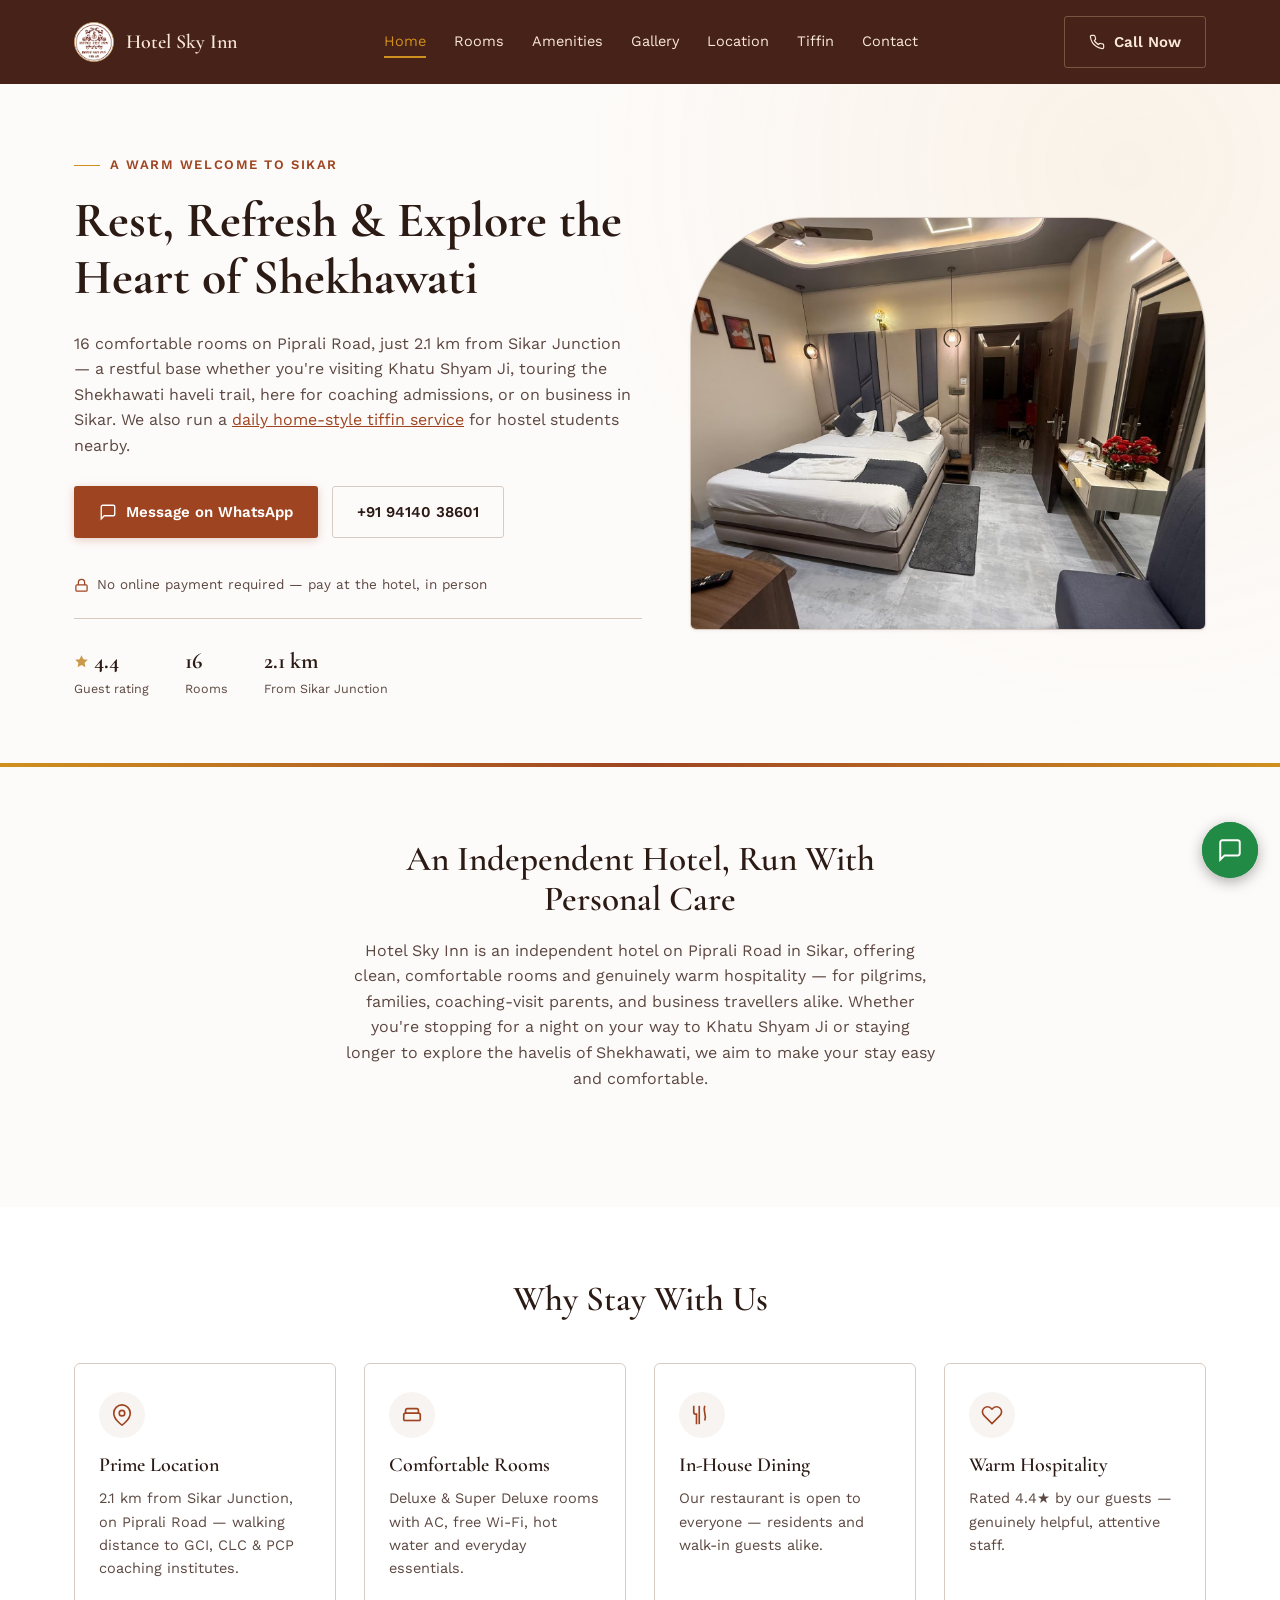
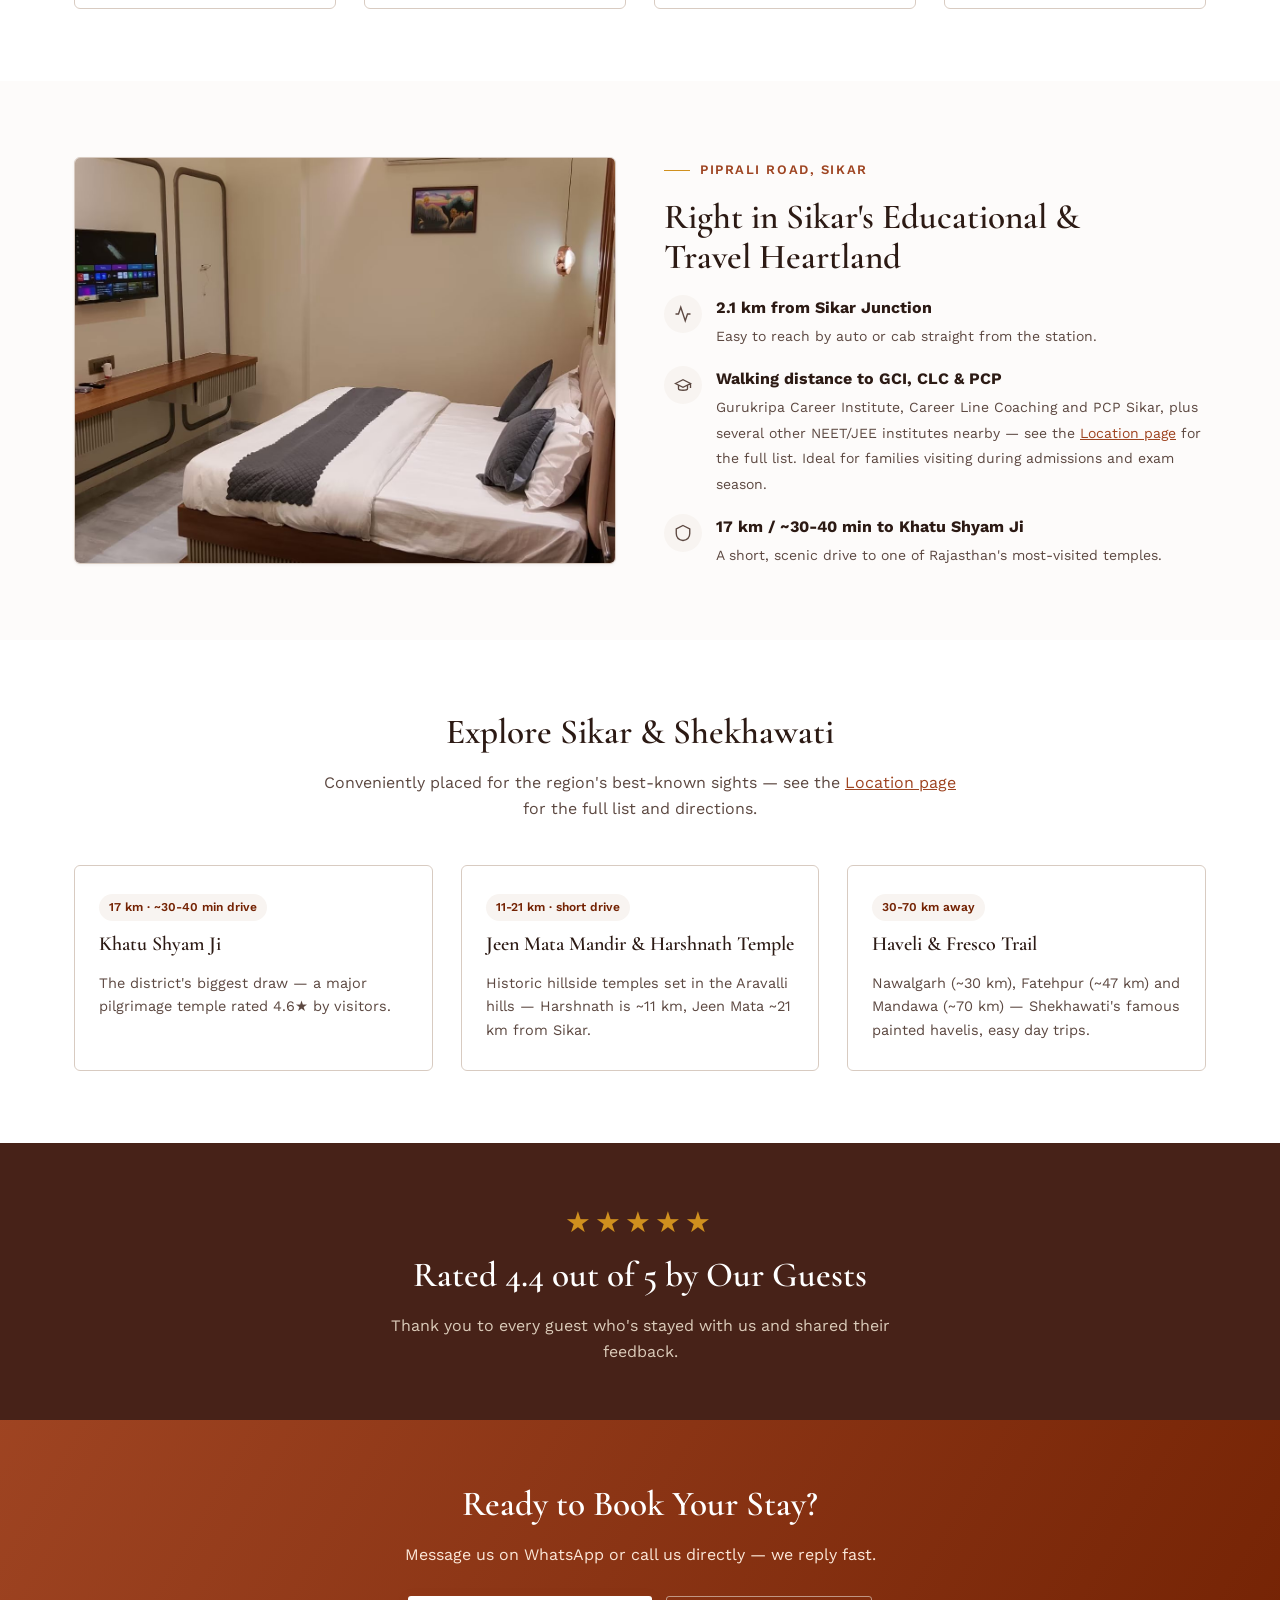
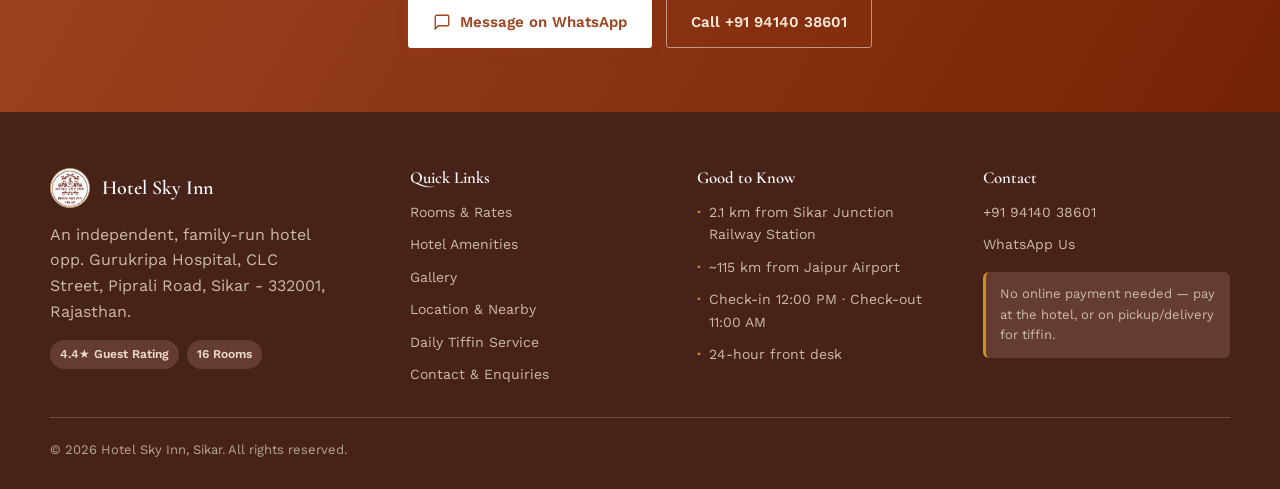
==== commit fae27225: "Compare against AI Studio reference build, extract and apply the best ideas Cross-checked our site a" ====
--- a/index.html
+++ b/index.html
@@ -116,7 +116,7 @@
       <div class="reveal">
         <span class="eyebrow">A Warm Welcome to Sikar</span>
         <h1>Rest, Refresh &amp; Explore the Heart of Shekhawati</h1>
-        <p>16 comfortable rooms on Piprali Road, just 2.1&nbsp;km from Sikar Junction — a restful base whether you're visiting Khatu Shyam Ji, touring the Shekhawati haveli trail, here for coaching admissions, or on business in Sikar.</p>
+        <p>16 comfortable rooms on Piprali Road, just 2.1&nbsp;km from Sikar Junction — a restful base whether you're visiting Khatu Shyam Ji, touring the Shekhawati haveli trail, here for coaching admissions, or on business in Sikar. We also run a <a href="tiffin.html">daily home-style tiffin service</a> for hostel students nearby.</p>
 
         <div class="hero-actions">
           <a class="btn btn-primary" href="https://wa.me/919414038601?text=Hi%2C%20I%27d%20like%20to%20enquire%20about%20a%20room%20at%20Hotel%20Sky%20Inn." target="_blank" rel="noopener">
@@ -125,6 +125,11 @@
           </a>
           <a class="btn btn-outline" href="tel:+919414038601">+91 94140 38601</a>
         </div>
+
+        <p class="trust-note">
+          <svg width="15" height="15" viewBox="0 0 24 24" fill="none" stroke="currentColor" stroke-width="2"><rect x="3" y="11" width="18" height="10" rx="2"/><path d="M7 11V7a5 5 0 0 1 10 0v4"/></svg>
+          No online payment required — pay at the hotel, in person
+        </p>
 
         <div class="stat-row reveal-stagger">
           <div>
@@ -285,17 +290,30 @@
         <img class="brand-mark" src="assets/logo.png" alt="" aria-hidden="true">
         <span class="brand-name">Hotel Sky Inn</span>
       </div>
-      <p style="color:inherit; max-width:280px;">Opp. Gurukripa Hospital, CLC Street, Piprali Road, Sikar - 332001, Rajasthan.</p>
+      <p style="color:inherit; max-width:280px;">An independent, family-run hotel opp. Gurukripa Hospital, CLC Street, Piprali Road, Sikar - 332001, Rajasthan.</p>
+      <div class="footer-badges">
+        <span>4.4&#9733; Guest Rating</span>
+        <span>16 Rooms</span>
+      </div>
     </div>
     <div>
       <h3>Quick Links</h3>
       <ul>
-        <li><a href="rooms.html">Rooms</a></li>
-        <li><a href="amenities.html">Amenities</a></li>
+        <li><a href="rooms.html">Rooms &amp; Rates</a></li>
+        <li><a href="amenities.html">Hotel Amenities</a></li>
         <li><a href="gallery.html">Gallery</a></li>
-        <li><a href="location.html">Location</a></li>
-        <li><a href="tiffin.html">Tiffin Booking</a></li>
-        <li><a href="contact.html">Contact</a></li>
+        <li><a href="location.html">Location &amp; Nearby</a></li>
+        <li><a href="tiffin.html">Daily Tiffin Service</a></li>
+        <li><a href="contact.html">Contact &amp; Enquiries</a></li>
+      </ul>
+    </div>
+    <div>
+      <h3>Good to Know</h3>
+      <ul class="footer-info-list">
+        <li>2.1 km from Sikar Junction Railway Station</li>
+        <li>~115 km from Jaipur Airport</li>
+        <li>Check-in 12:00 PM &middot; Check-out 11:00 AM</li>
+        <li>24-hour front desk</li>
       </ul>
     </div>
     <div>
@@ -304,6 +322,7 @@
         <li><a href="tel:+919414038601">+91 94140 38601</a></li>
         <li><a href="https://wa.me/919414038601" target="_blank" rel="noopener">WhatsApp Us</a></li>
       </ul>
+      <p class="footer-trust-note">No online payment needed — pay at the hotel, or on pickup/delivery for tiffin.</p>
     </div>
   </div>
   <div class="footer-bottom">
--- a/css/style.css
+++ b/css/style.css
@@ -333,6 +333,16 @@
   margin: 28px 0 36px;
 }
 
+.trust-note {
+  display: flex;
+  align-items: center;
+  gap: 8px;
+  margin: 16px 0 22px;
+  font-size: 13.5px;
+  color: var(--color-text-muted);
+}
+.trust-note svg { color: var(--color-accent); flex-shrink: 0; }
+
 .stat-row {
   display: flex;
   gap: 36px;
@@ -616,14 +626,15 @@
 
 .footer-grid {
   display: grid;
-  grid-template-columns: 1.3fr 1fr 1fr;
+  grid-template-columns: 1.3fr 1fr 1fr 1fr;
   gap: 40px;
   max-width: var(--max-width);
   margin: 0 auto;
   padding-bottom: 32px;
   border-bottom: 1px solid oklch(45% 0.05 35);
 }
-@media (max-width: 720px) { .footer-grid { grid-template-columns: 1fr; } }
+@media (max-width: 900px) { .footer-grid { grid-template-columns: 1fr 1fr; } }
+@media (max-width: 560px) { .footer-grid { grid-template-columns: 1fr; } }
 
 .footer-grid h3 { color: #fff; font-size: 1.05rem; margin-bottom: 14px; }
 .footer-grid ul { list-style: none; margin: 0; padding: 0; display: flex; flex-direction: column; gap: 10px; font-size: 14px; }
@@ -631,6 +642,30 @@
 .footer-grid a:hover { color: var(--color-gold); }
 .footer-brand { display: flex; align-items: center; gap: 12px; margin-bottom: 14px; }
 .footer-brand .brand-name { color: #fff; }
+
+.footer-badges { display: flex; flex-wrap: wrap; gap: 8px; margin-top: 14px; }
+.footer-badges span {
+  font-size: 12px;
+  font-weight: 600;
+  padding: 5px 10px;
+  border-radius: 999px;
+  background: oklch(40% 0.06 35);
+  color: oklch(90% 0.03 70);
+}
+
+.footer-info-list { font-size: 14px; color: oklch(80% 0.03 70); }
+.footer-info-list li { display: flex; gap: 8px; align-items: flex-start; }
+.footer-info-list li::before { content: "·"; color: var(--color-gold); font-weight: 700; }
+
+.footer-trust-note {
+  margin: 16px 0 0;
+  font-size: 13px;
+  color: oklch(80% 0.03 70);
+  padding: 12px 14px;
+  background: oklch(40% 0.06 35);
+  border-radius: var(--radius);
+  border-left: 3px solid var(--color-gold);
+}
 
 .footer-bottom {
   max-width: var(--max-width);
@@ -738,7 +773,28 @@
   margin-top: -8px;
 }
 
+.room-tagline {
+  color: var(--color-text-muted);
+  font-size: 14.5px;
+  margin: -4px 0 16px;
+}
+
 /* ---------- Gallery ---------- */
+.gallery-honesty-note {
+  display: flex;
+  gap: 16px;
+  align-items: flex-start;
+  background: var(--color-bg-alt);
+  border: 1px solid var(--color-border);
+  border-radius: var(--radius);
+  padding: 20px 22px;
+}
+.gallery-honesty-note svg { color: var(--color-accent); flex-shrink: 0; margin-top: 3px; }
+.gallery-honesty-note strong { display: block; margin-bottom: 4px; color: var(--color-text); }
+.gallery-honesty-note p { margin: 0; font-size: 14.5px; color: var(--color-text-muted); }
+.gallery-honesty-note a { color: var(--color-accent); font-weight: 600; }
+
+
 .gallery-grid {
   display: grid;
   grid-template-columns: repeat(auto-fill, minmax(240px, 1fr));
@@ -817,6 +873,44 @@
 .lightbox-prev { left: 20px; top: 50%; transform: translateY(-50%); }
 .lightbox-next { right: 20px; top: 50%; transform: translateY(-50%); }
 .lightbox-close:hover, .lightbox-prev:hover, .lightbox-next:hover { background: var(--color-accent); }
+
+/* ---------- Logo popup (click the header/footer mark to enlarge) ---------- */
+.logo-popup {
+  position: fixed;
+  inset: 0;
+  background: oklch(15% 0.02 40 / 0.85);
+  display: none;
+  align-items: center;
+  justify-content: center;
+  z-index: 200;
+  padding: 24px;
+}
+.logo-popup.is-open { display: flex; }
+.logo-popup-card {
+  position: relative;
+  background: var(--color-surface);
+  border-radius: 20px;
+  padding: 36px;
+  box-shadow: 0 24px 60px oklch(15% 0.02 40 / 0.35);
+  max-width: min(360px, 86vw);
+}
+.logo-popup-card img { display: block; width: 100%; height: auto; }
+.logo-popup-close {
+  position: absolute;
+  top: -16px;
+  right: -16px;
+  background: var(--color-accent);
+  color: #fff;
+  border: 3px solid var(--color-surface);
+  border-radius: 50%;
+  width: 38px;
+  height: 38px;
+  display: flex;
+  align-items: center;
+  justify-content: center;
+  cursor: pointer;
+}
+.logo-popup-close:hover { background: var(--color-accent-dark); }
 
 /* ---------- WhatsApp floating button ---------- */
 .whatsapp-float {
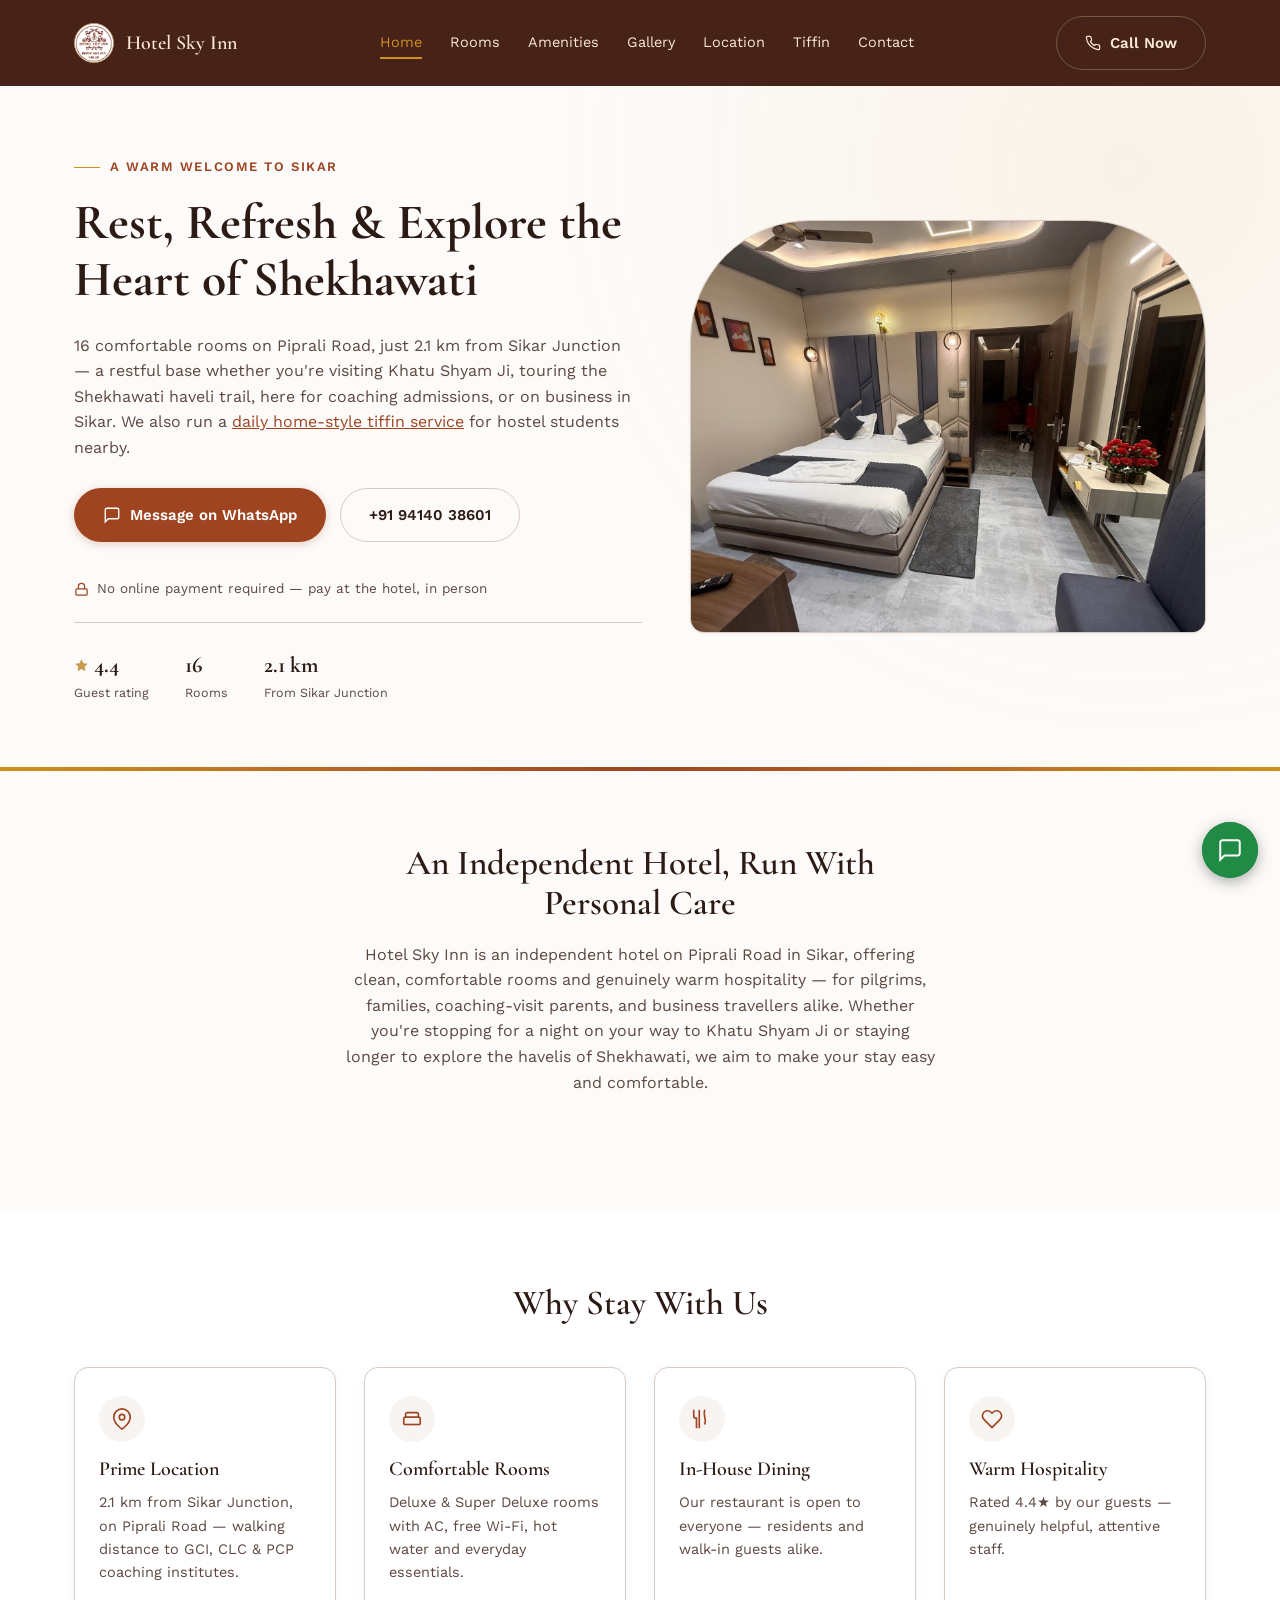
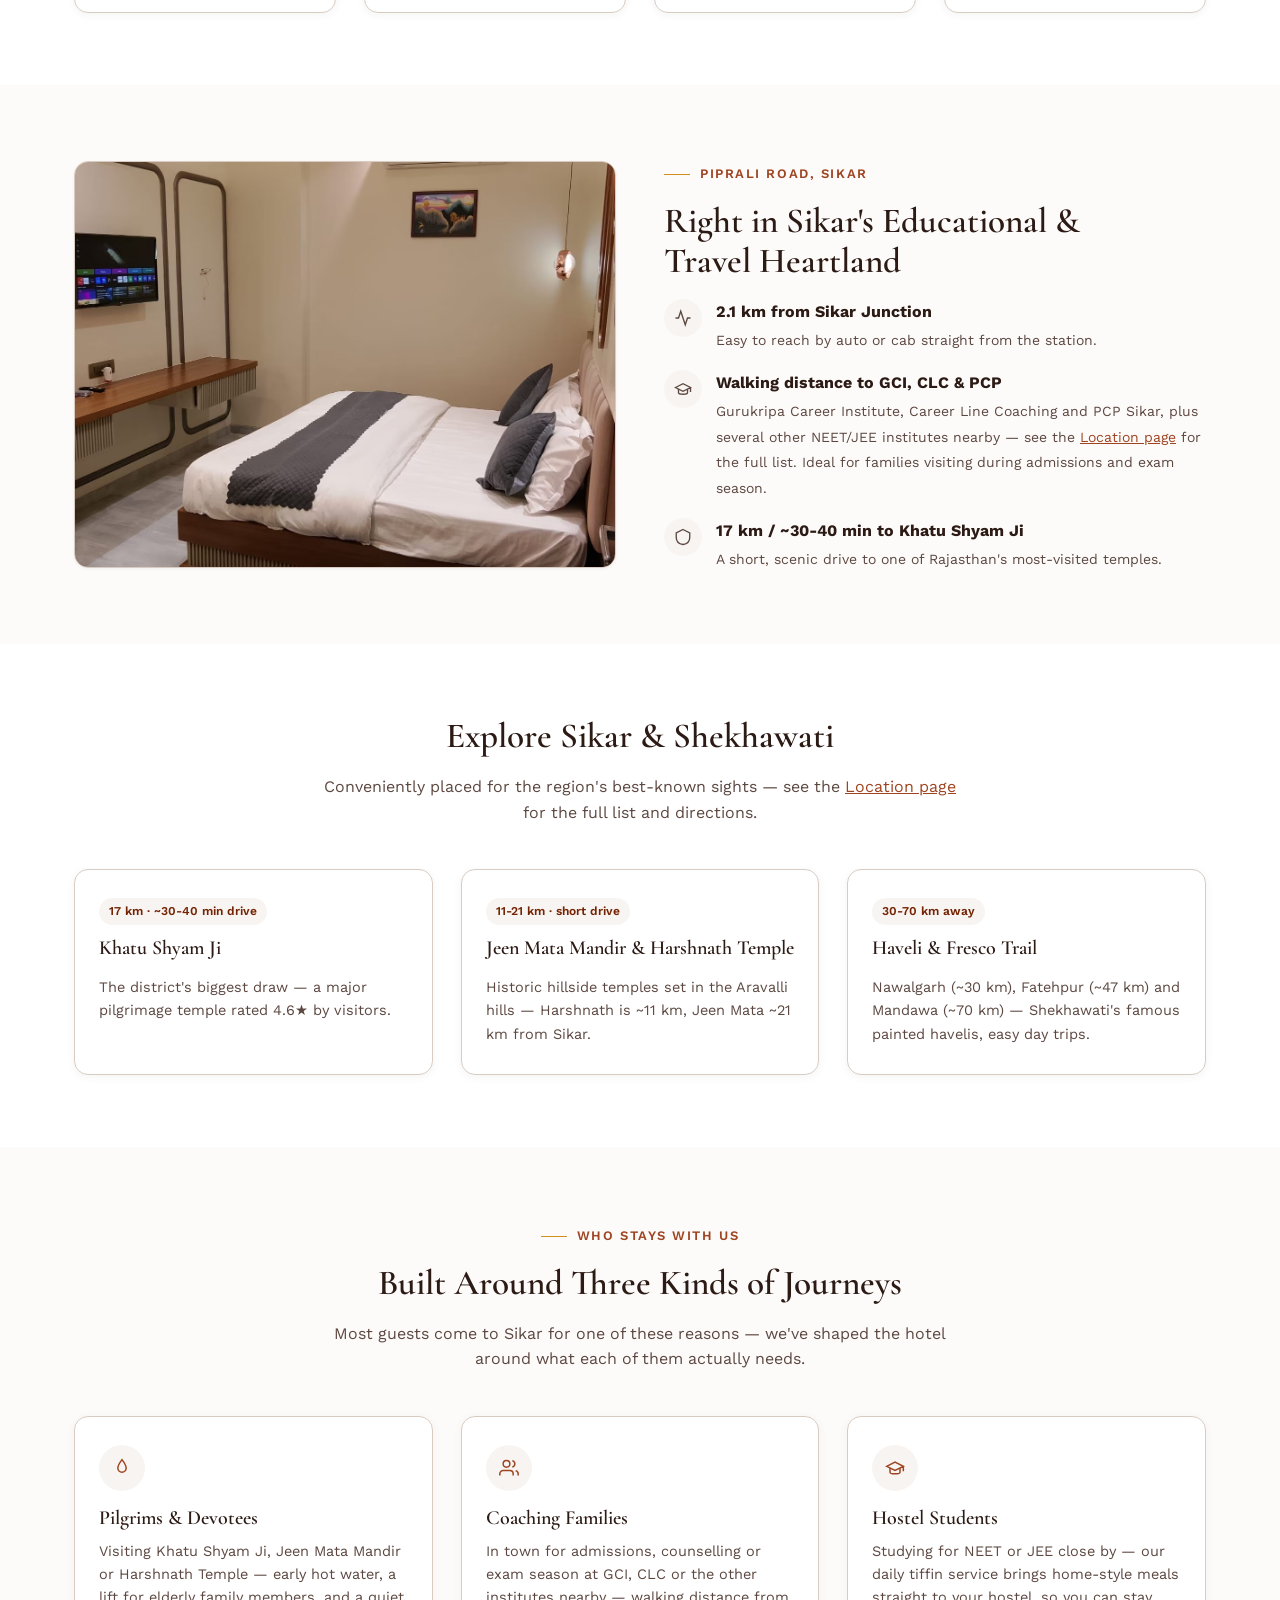
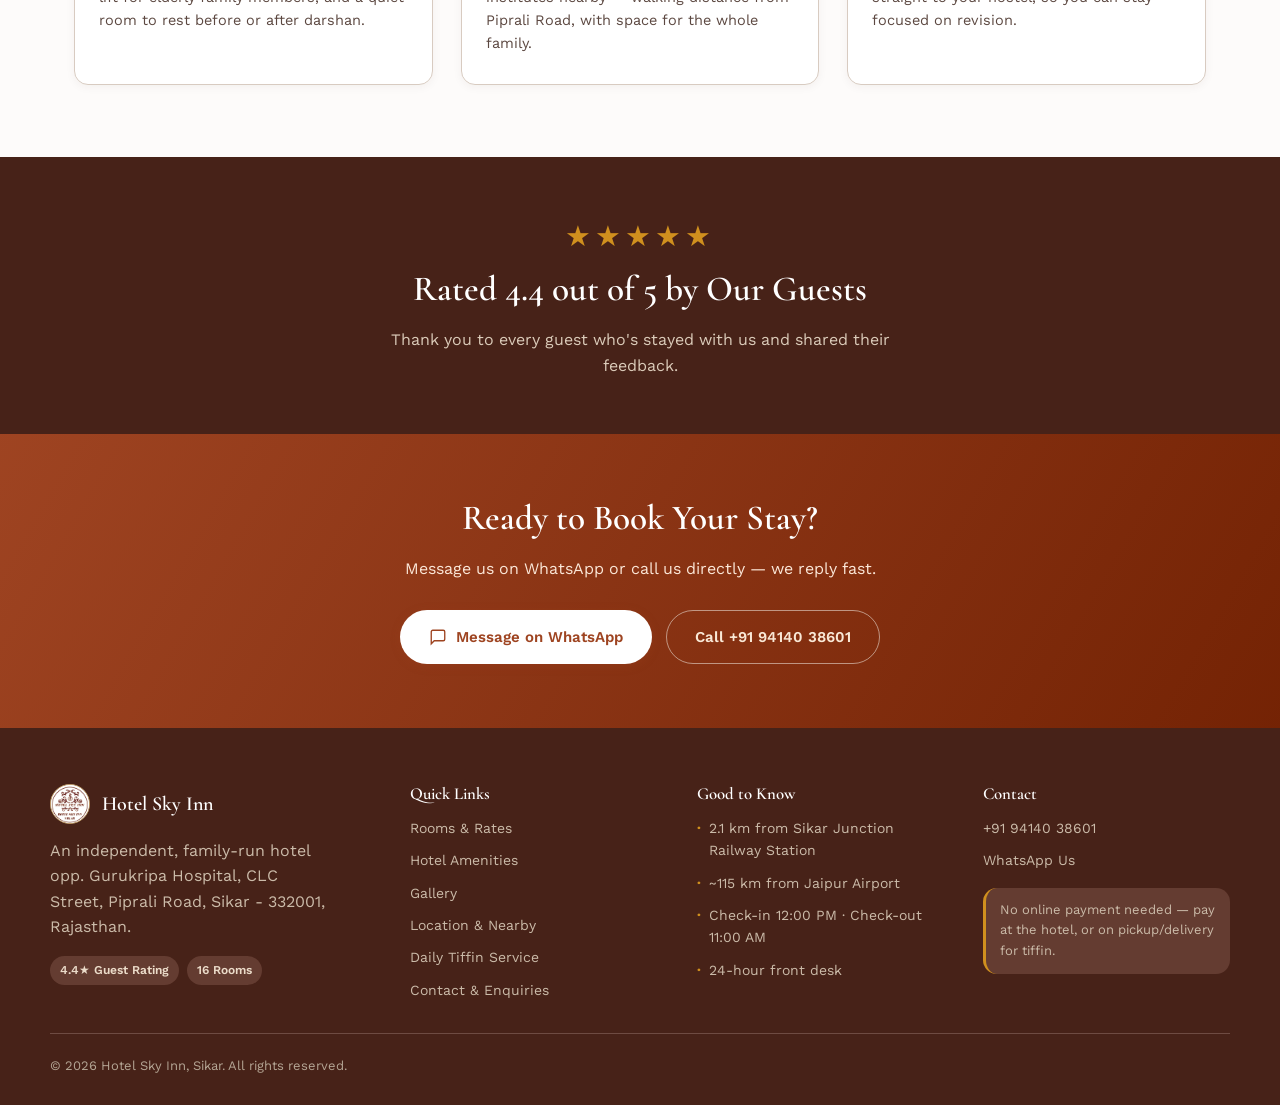
==== commit ed199383: "Visual polish pass: pill buttons, rounded cards with elevation, honest "who we welcome" section - Bu" ====
--- a/index.html
+++ b/index.html
@@ -257,6 +257,40 @@
     </div>
   </section>
 
+  <!-- WHO WE WELCOME -->
+  <section class="section">
+    <div class="container">
+      <div class="section-header reveal">
+        <span class="eyebrow">Who Stays With Us</span>
+        <h2>Built Around Three Kinds of Journeys</h2>
+        <p>Most guests come to Sikar for one of these reasons — we've shaped the hotel around what each of them actually needs.</p>
+      </div>
+      <div class="grid-3 reveal-stagger">
+        <div class="card persona-card">
+          <div class="card-icon" aria-hidden="true">
+            <svg width="20" height="20" viewBox="0 0 24 24" fill="none" stroke="currentColor" stroke-width="1.8"><path d="M12 2c-3 4-5 7-5 10a5 5 0 0 0 10 0c0-3-2-6-5-10z"/></svg>
+          </div>
+          <h3>Pilgrims &amp; Devotees</h3>
+          <p>Visiting Khatu Shyam Ji, Jeen Mata Mandir or Harshnath Temple — early hot water, a lift for elderly family members, and a quiet room to rest before or after darshan.</p>
+        </div>
+        <div class="card persona-card">
+          <div class="card-icon" aria-hidden="true">
+            <svg width="20" height="20" viewBox="0 0 24 24" fill="none" stroke="currentColor" stroke-width="1.8"><path d="M17 21v-2a4 4 0 0 0-4-4H5a4 4 0 0 0-4 4v2"/><circle cx="9" cy="7" r="4"/><path d="M23 21v-2a4 4 0 0 0-3-3.87"/><path d="M16 3.13a4 4 0 0 1 0 7.75"/></svg>
+          </div>
+          <h3>Coaching Families</h3>
+          <p>In town for admissions, counselling or exam season at GCI, CLC or the other institutes nearby — walking distance from Piprali Road, with space for the whole family.</p>
+        </div>
+        <div class="card persona-card">
+          <div class="card-icon" aria-hidden="true">
+            <svg width="20" height="20" viewBox="0 0 24 24" fill="none" stroke="currentColor" stroke-width="1.8"><path d="M22 10v6M2 10l10-5 10 5-10 5z"/><path d="M6 12v5c0 1.1 2.7 2 6 2s6-.9 6-2v-5"/></svg>
+          </div>
+          <h3>Hostel Students</h3>
+          <p>Studying for NEET or JEE close by — our daily tiffin service brings home-style meals straight to your hostel, so you can stay focused on revision.</p>
+        </div>
+      </div>
+    </div>
+  </section>
+
   <!-- TRUST BANNER -->
   <section class="trust-banner">
     <div class="container reveal">
--- a/css/style.css
+++ b/css/style.css
@@ -21,7 +21,7 @@
   --font-body: 'Work Sans', system-ui, -apple-system, 'Segoe UI', sans-serif;
 
   --max-width: 1180px;
-  --radius: 6px;
+  --radius: 14px;
 }
 
 * { box-sizing: border-box; }
@@ -122,8 +122,8 @@
   display: inline-flex;
   align-items: center;
   gap: 9px;
-  padding: 13px 24px;
-  border-radius: 3px;
+  padding: 14px 28px;
+  border-radius: 999px;
   font-size: 15px;
   font-weight: 600;
   font-family: var(--font-body);
@@ -432,6 +432,7 @@
   border: 1px solid var(--color-border);
   border-radius: var(--radius);
   padding: 28px 24px;
+  box-shadow: 0 2px 10px oklch(30% 0.05 40 / 0.05);
   transition: transform .35s cubic-bezier(.2,.8,.2,1), box-shadow .35s ease, border-color .35s ease;
 }
 .card:hover {
@@ -706,6 +707,7 @@
   border: 1px solid var(--color-border);
   border-radius: var(--radius);
   padding: 32px;
+  box-shadow: 0 2px 14px oklch(30% 0.05 40 / 0.06);
   transition: box-shadow .4s ease, transform .4s cubic-bezier(.2,.8,.2,1);
 }
 .room-card:hover {
